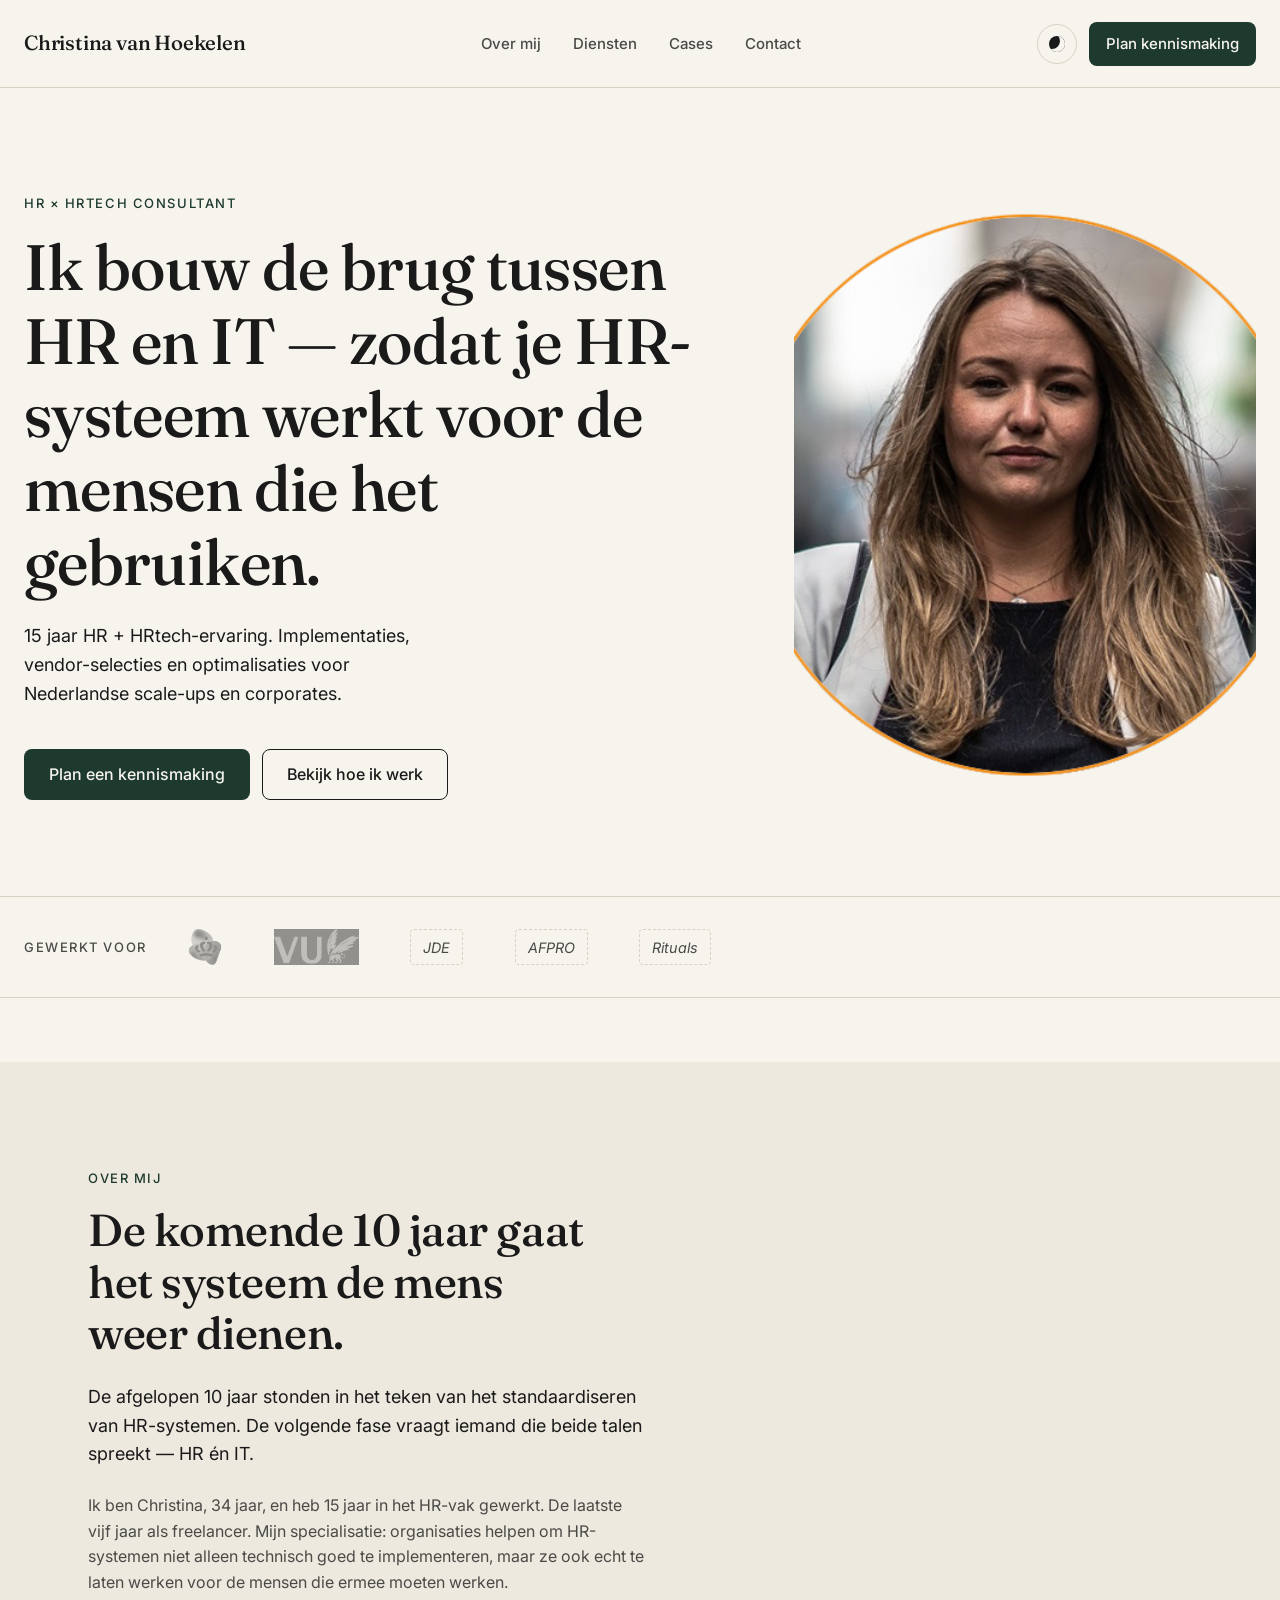
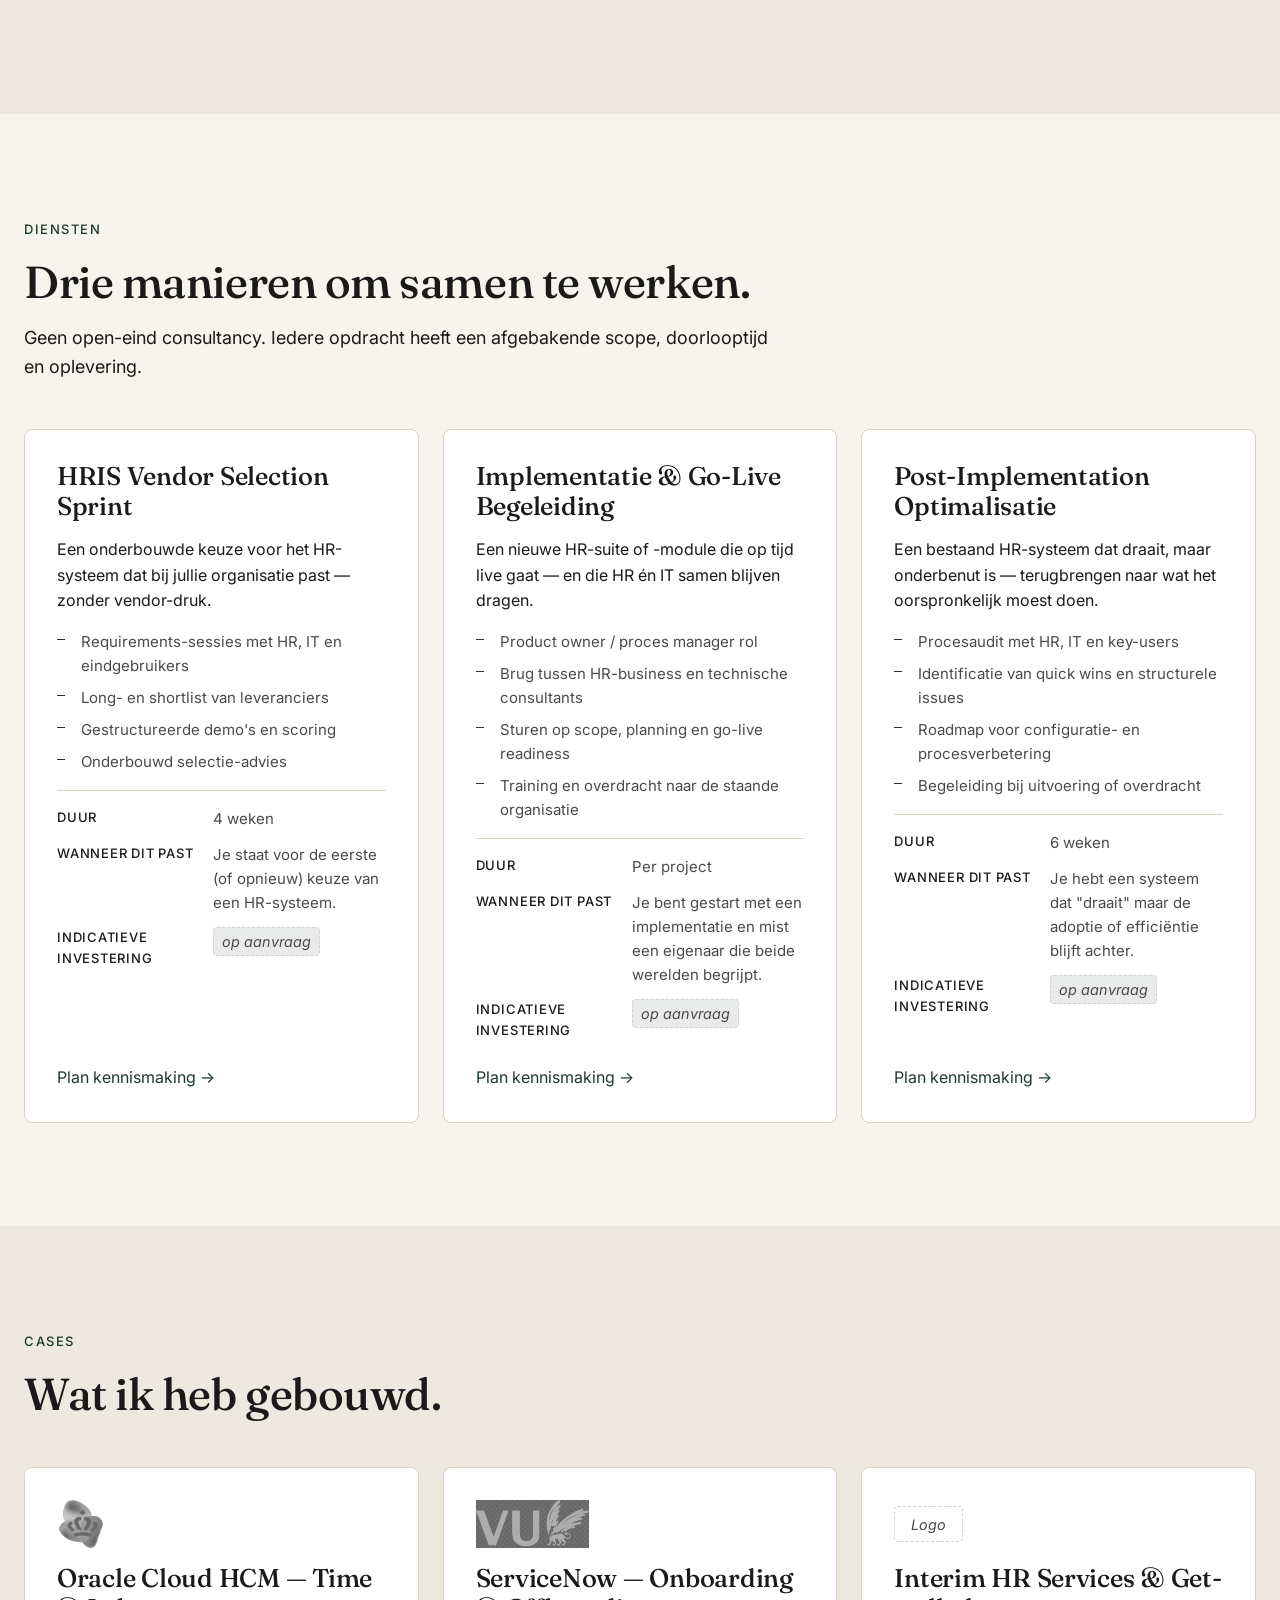
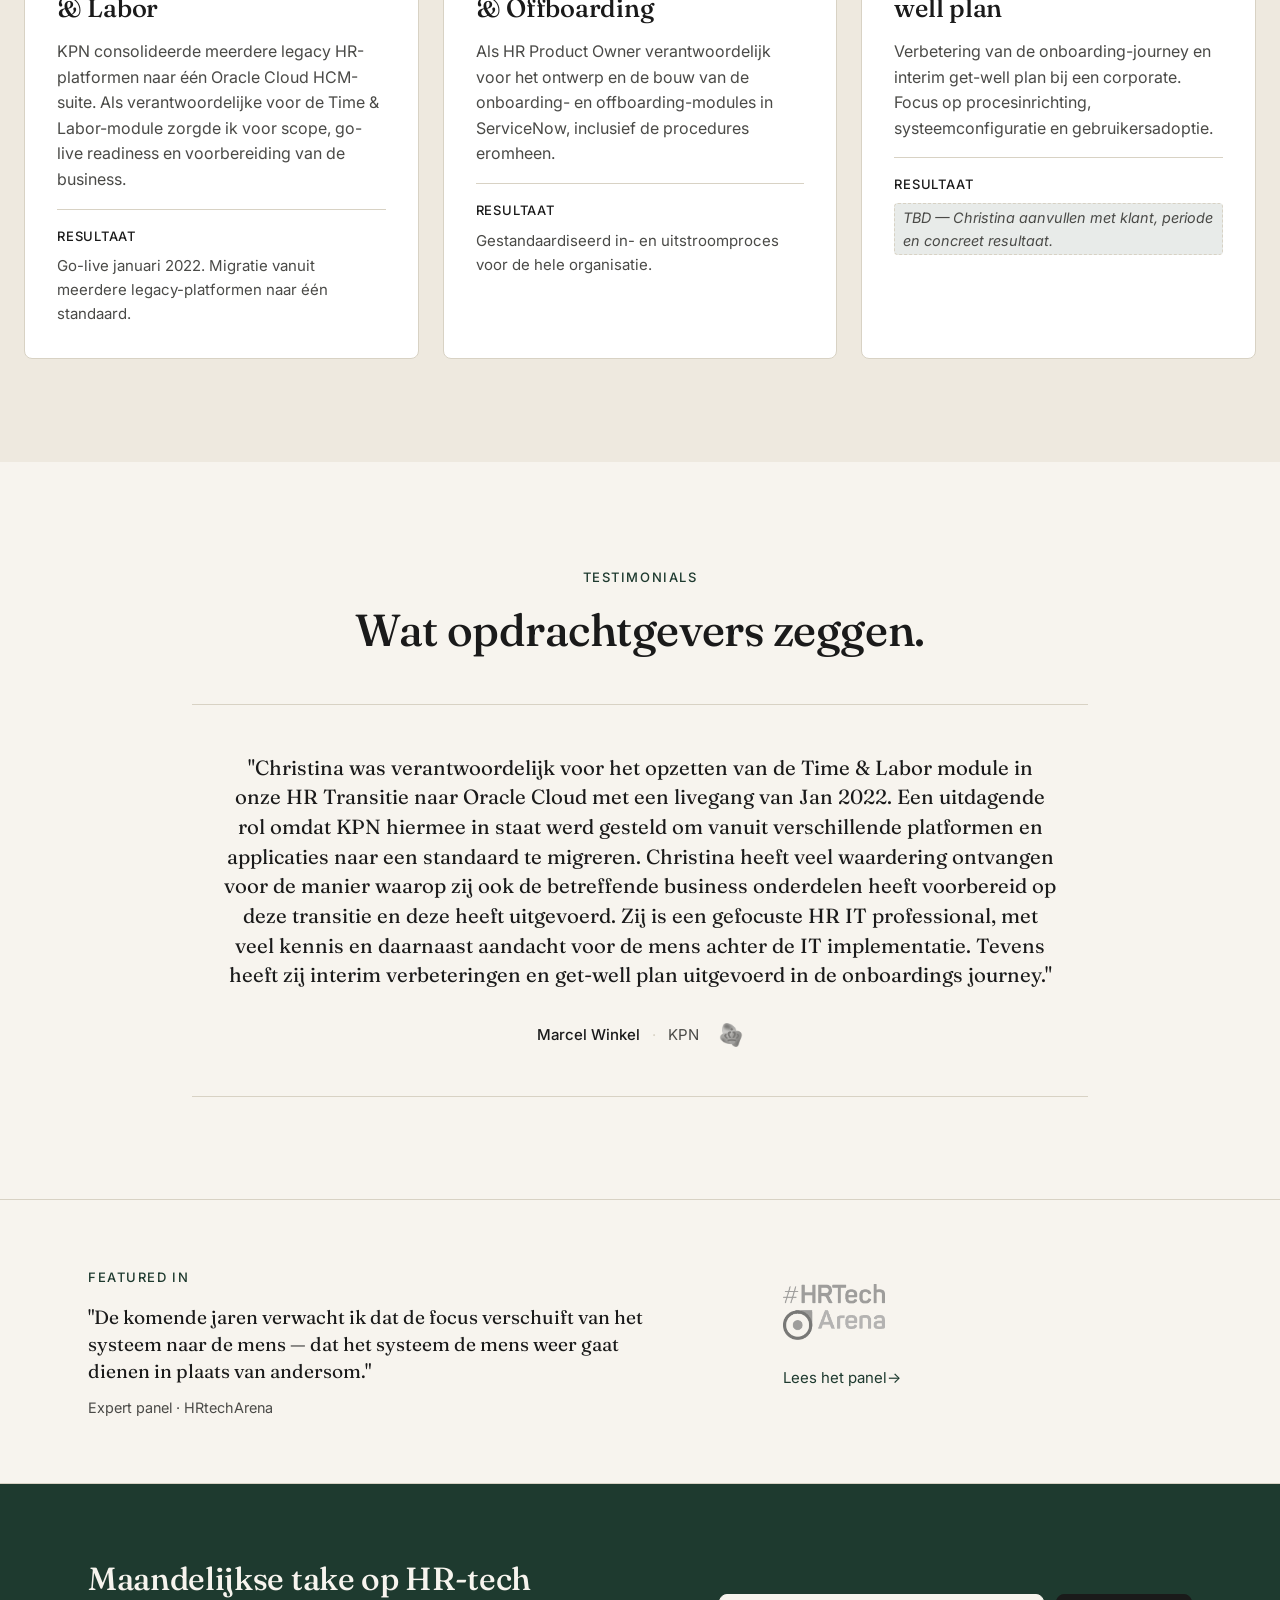
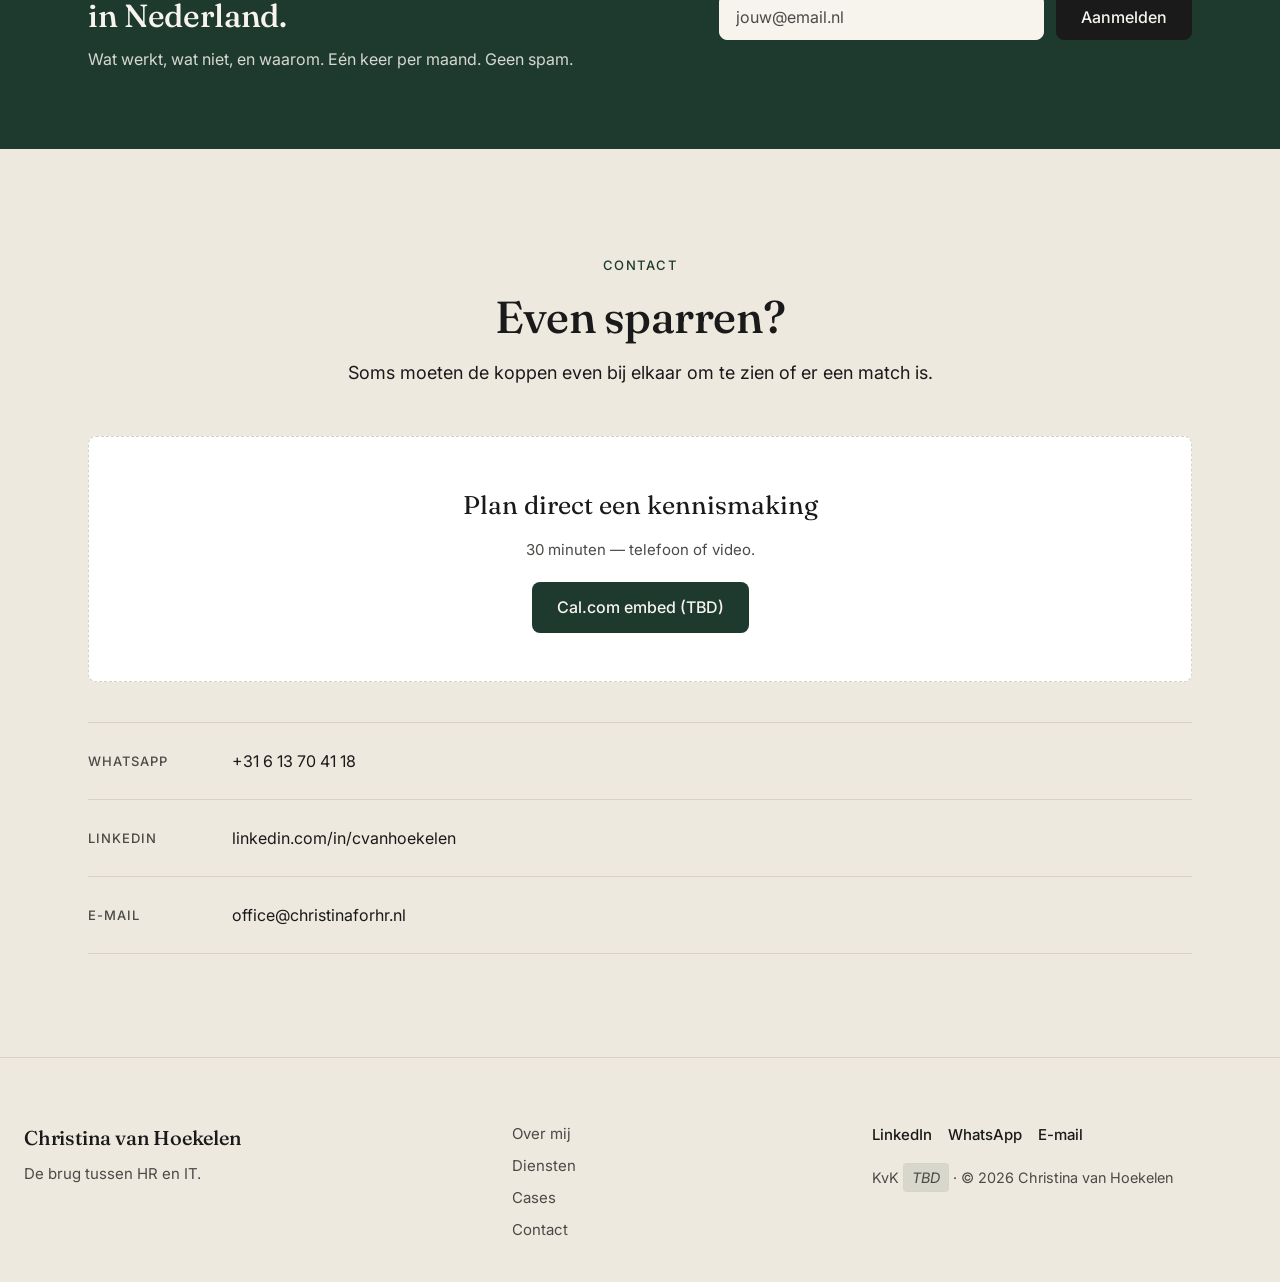
==== index.html @ 2ac75535 "Redesign site: editorial-minimal direction, design system, dark mode Replaces the generic Arial/oran" ====
<!DOCTYPE html>
<html lang="nl">
  <head>
    <meta charset="UTF-8">
    <meta name="viewport" content="width=device-width, initial-scale=1.0">
    <title>Christina van Hoekelen — HR × HRtech consultant</title>
    <meta name="description" content="Ik bouw de brug tussen HR en IT. Implementaties, vendor-selecties en optimalisaties voor Nederlandse scale-ups en corporates.">

    <link rel="preconnect" href="https://fonts.googleapis.com">
    <link rel="preconnect" href="https://fonts.gstatic.com" crossorigin>
    <link href="https://fonts.googleapis.com/css2?family=Fraunces:opsz,wght@9..144,400;9..144,500;9..144,600&family=Inter:wght@400;500;600&display=swap" rel="stylesheet">

    <link rel="stylesheet" href="CSS/general.css">
    <link rel="stylesheet" href="CSS/header.css">
    <link rel="stylesheet" href="CSS/hero.css">
    <link rel="stylesheet" href="CSS/overmij.css">
    <link rel="stylesheet" href="CSS/diensten.css">
    <link rel="stylesheet" href="CSS/case-studies.css">
    <link rel="stylesheet" href="CSS/testimonials.css">
    <link rel="stylesheet" href="CSS/hr-tech-review.css">
    <link rel="stylesheet" href="CSS/newsletter.css">
    <link rel="stylesheet" href="CSS/contact.css">
    <link rel="stylesheet" href="CSS/bottom-banner.css">
    <link rel="stylesheet" href="CSS/theme-toggle.css">

    <link rel="icon" href="Images/WhatsApp Image 2024-04-15 at 12.33.25.jpeg" type="image/jpeg">

    <script>
      (function () {
        try {
          var saved = localStorage.getItem('theme');
          if (saved === 'dark' || saved === 'light') {
            document.documentElement.setAttribute('data-theme', saved);
          }
        } catch (e) {}
      })();
    </script>
  </head>
  <body>

    <!-- header -->
    <header class="header" id="header">
      <div class="header-inner">
        <a class="wordmark" href="index.html">Christina van Hoekelen</a>

        <nav class="primary-nav" aria-label="Hoofdmenu">
          <a href="#over-mij">Over mij</a>
          <a href="#diensten">Diensten</a>
          <a href="#cases">Cases</a>
          <a href="#contact">Contact</a>
        </nav>

        <div class="header-actions">
          <button type="button" class="theme-toggle" aria-label="Wissel thema" aria-pressed="false">
            <span class="theme-toggle-icon" aria-hidden="true"></span>
          </button>
          <!-- TBD: vervang href door Cal.com / Calendly URL -->
          <a class="btn btn-primary header-cta" href="#contact">Plan kennismaking</a>
        </div>
      </div>
    </header>

    <script src="Javascript/scrolling.js"></script>
    <!-- end of header -->

    <main>

      <!-- hero -->
      <section id="hero" class="hero">
        <div class="container-wide hero-grid">
          <div class="hero-copy">
            <p class="eyebrow">HR × HRtech consultant</p>
            <h1>Ik bouw de brug tussen HR en IT — zodat je HR-systeem werkt voor de mensen die het gebruiken.</h1>
            <p class="lead">15 jaar HR + HRtech-ervaring. Implementaties, vendor-selecties en optimalisaties voor Nederlandse scale-ups en corporates.</p>
            <div class="hero-ctas">
              <!-- TBD: Cal.com / Calendly URL -->
              <a class="btn btn-primary" href="#contact">Plan een kennismaking</a>
              <a class="btn btn-secondary" href="#diensten">Bekijk hoe ik werk</a>
            </div>
          </div>
          <div class="hero-image">
            <!-- TBD: vervang door environmental shot (whiteboard / laptop / workshop) i.p.v. studio portret -->
            <img src="Images/Christina_van_Hoekelen_HRTech_Review.png" alt="Christina van Hoekelen" class="hero-portrait">
          </div>
        </div>

        <!-- Gewerkt voor -->
        <div class="container-wide logo-strip">
          <p class="logo-strip-label">Gewerkt voor</p>
          <ul class="logo-strip-list">
            <li><img src="Images/KPN_logo.png" alt="KPN"></li>
            <li><img src="Images/VU_logo.jpg" alt="Vrije Universiteit Amsterdam"></li>
            <!-- TBD: logos voor JDE, AFPRO, Rituals nog toevoegen -->
            <li class="logo-strip-placeholder">JDE</li>
            <li class="logo-strip-placeholder">AFPRO</li>
            <li class="logo-strip-placeholder">Rituals</li>
          </ul>
        </div>
      </section>
      <!-- end of hero -->

      <!-- Over mij -->
      <section id="over-mij" class="over-mij section section-alt">
        <div class="container over-mij-grid">
          <div class="over-mij-text">
            <p class="eyebrow">Over mij</p>
            <h2>De komende 10 jaar gaat het systeem de mens weer dienen.</h2>
            <p class="lead">De afgelopen 10 jaar stonden in het teken van het standaardiseren van HR-systemen. De volgende fase vraagt iemand die beide talen spreekt — HR én IT.</p>
            <p>Ik ben Christina, 34 jaar, en heb 15 jaar in het HR-vak gewerkt. De laatste vijf jaar als freelancer. Mijn specialisatie: organisaties helpen om HR-systemen niet alleen technisch goed te implementeren, maar ze ook echt te laten werken voor de mensen die ermee moeten werken.</p>
          </div>
        </div>
      </section>
      <!-- end of Over mij -->

      <!-- Diensten -->
      <section id="diensten" class="diensten section">
        <div class="container-wide">
          <header class="section-header">
            <p class="eyebrow">Diensten</p>
            <h2>Drie manieren om samen te werken.</h2>
            <p class="lead">Geen open-eind consultancy. Iedere opdracht heeft een afgebakende scope, doorlooptijd en oplevering.</p>
          </header>

          <div class="diensten-grid">

            <article class="dienst-card">
              <h3 class="dienst-name">HRIS Vendor Selection Sprint</h3>
              <p class="dienst-outcome">Een onderbouwde keuze voor het HR-systeem dat bij jullie organisatie past — zonder vendor-druk.</p>
              <ul class="dienst-scope">
                <li>Requirements-sessies met HR, IT en eindgebruikers</li>
                <li>Long- en shortlist van leveranciers</li>
                <li>Gestructureerde demo's en scoring</li>
                <li>Onderbouwd selectie-advies</li>
              </ul>
              <dl class="dienst-meta">
                <div>
                  <dt>Duur</dt>
                  <dd>4 weken</dd>
                </div>
                <div>
                  <dt>Wanneer dit past</dt>
                  <dd>Je staat voor de eerste (of opnieuw) keuze van een HR-systeem.</dd>
                </div>
                <div>
                  <dt>Indicatieve investering</dt>
                  <dd><!-- TBD: Christina to confirm price range --><span class="tbd">op aanvraag</span></dd>
                </div>
              </dl>
              <a class="btn-ghost" href="#contact">Plan kennismaking</a>
            </article>

            <article class="dienst-card">
              <h3 class="dienst-name">Implementatie &amp; Go-Live Begeleiding</h3>
              <p class="dienst-outcome">Een nieuwe HR-suite of -module die op tijd live gaat — en die HR én IT samen blijven dragen.</p>
              <ul class="dienst-scope">
                <li>Product owner / proces manager rol</li>
                <li>Brug tussen HR-business en technische consultants</li>
                <li>Sturen op scope, planning en go-live readiness</li>
                <li>Training en overdracht naar de staande organisatie</li>
              </ul>
              <dl class="dienst-meta">
                <div>
                  <dt>Duur</dt>
                  <dd>Per project</dd>
                </div>
                <div>
                  <dt>Wanneer dit past</dt>
                  <dd>Je bent gestart met een implementatie en mist een eigenaar die beide werelden begrijpt.</dd>
                </div>
                <div>
                  <dt>Indicatieve investering</dt>
                  <dd><!-- TBD: Christina to confirm price range --><span class="tbd">op aanvraag</span></dd>
                </div>
              </dl>
              <a class="btn-ghost" href="#contact">Plan kennismaking</a>
            </article>

            <article class="dienst-card">
              <h3 class="dienst-name">Post-Implementation Optimalisatie</h3>
              <p class="dienst-outcome">Een bestaand HR-systeem dat draait, maar onderbenut is — terugbrengen naar wat het oorspronkelijk moest doen.</p>
              <ul class="dienst-scope">
                <li>Procesaudit met HR, IT en key-users</li>
                <li>Identificatie van quick wins en structurele issues</li>
                <li>Roadmap voor configuratie- en procesverbetering</li>
                <li>Begeleiding bij uitvoering of overdracht</li>
              </ul>
              <dl class="dienst-meta">
                <div>
                  <dt>Duur</dt>
                  <dd>6 weken</dd>
                </div>
                <div>
                  <dt>Wanneer dit past</dt>
                  <dd>Je hebt een systeem dat &quot;draait&quot; maar de adoptie of efficiëntie blijft achter.</dd>
                </div>
                <div>
                  <dt>Indicatieve investering</dt>
                  <dd><!-- TBD: Christina to confirm price range --><span class="tbd">op aanvraag</span></dd>
                </div>
              </dl>
              <a class="btn-ghost" href="#contact">Plan kennismaking</a>
            </article>

          </div>
        </div>
      </section>
      <!-- end of Diensten -->

      <!-- Cases -->
      <section id="cases" class="cases section section-alt">
        <div class="container-wide">
          <header class="section-header">
            <p class="eyebrow">Cases</p>
            <h2>Wat ik heb gebouwd.</h2>
          </header>

          <div class="cases-grid">

            <article class="case-card">
              <div class="case-logo">
                <img src="Images/KPN_logo.png" alt="KPN">
              </div>
              <h3 class="case-title">Oracle Cloud HCM — Time &amp; Labor</h3>
              <p class="case-context">KPN consolideerde meerdere legacy HR-platformen naar één Oracle Cloud HCM-suite. Als verantwoordelijke voor de Time &amp; Labor-module zorgde ik voor scope, go-live readiness en voorbereiding van de business.</p>
              <dl class="case-outcome">
                <dt>Resultaat</dt>
                <!-- TBD: Christina to verify numbers (aantal platformen, aantal medewerkers, etc.) -->
                <dd>Go-live januari 2022. Migratie vanuit meerdere legacy-platformen naar één standaard.</dd>
              </dl>
            </article>

            <article class="case-card">
              <div class="case-logo">
                <img src="Images/VU_logo.jpg" alt="Vrije Universiteit Amsterdam">
              </div>
              <h3 class="case-title">ServiceNow — Onboarding &amp; Offboarding</h3>
              <p class="case-context">Als HR Product Owner verantwoordelijk voor het ontwerp en de bouw van de onboarding- en offboarding-modules in ServiceNow, inclusief de procedures eromheen.</p>
              <dl class="case-outcome">
                <dt>Resultaat</dt>
                <!-- TBD: Christina to verify numbers (aantal nieuwe medewerkers per jaar, reductie doorlooptijd, etc.) -->
                <dd>Gestandaardiseerd in- en uitstroomproces voor de hele organisatie.</dd>
              </dl>
            </article>

            <article class="case-card">
              <!-- TBD: derde case — keuze uit JDE / AFPRO / Rituals + logo + context + outcome -->
              <div class="case-logo case-logo-placeholder">
                <span>Logo</span>
              </div>
              <h3 class="case-title">Interim HR Services &amp; Get-well plan</h3>
              <p class="case-context">Verbetering van de onboarding-journey en interim get-well plan bij een corporate. Focus op procesinrichting, systeemconfiguratie en gebruikersadoptie.</p>
              <dl class="case-outcome">
                <dt>Resultaat</dt>
                <!-- TBD: client naam, jaar, en outcome cijfer -->
                <dd><span class="tbd">TBD — Christina aanvullen met klant, periode en concreet resultaat.</span></dd>
              </dl>
            </article>

          </div>
        </div>
      </section>
      <!-- end of Cases -->

      <!-- testimonials carousel -->
      <section id="testimonials" class="testimonials section">
        <div class="container">
          <header class="section-header section-header-center">
            <p class="eyebrow">Testimonials</p>
            <h2>Wat opdrachtgevers zeggen.</h2>
          </header>

          <div class="carousel-container">
            <div class="carousel-text">
              <div class="active">
                <blockquote>
                  <p>"Christina was verantwoordelijk voor het opzetten van de Time &amp; Labor module in onze HR Transitie naar Oracle Cloud met een livegang van Jan 2022. Een uitdagende rol omdat KPN hiermee in staat werd gesteld om vanuit verschillende platformen en applicaties naar een standaard te migreren. Christina heeft veel waardering ontvangen voor de manier waarop zij ook de betreffende business onderdelen heeft voorbereid op deze transitie en deze heeft uitgevoerd. Zij is een gefocuste HR IT professional, met veel kennis en daarnaast aandacht voor de mens achter de IT implementatie. Tevens heeft zij interim verbeteringen en get-well plan uitgevoerd in de onboardings journey."</p>
                </blockquote>
                <footer class="testimonial-attribution">
                  <span class="testimonial-name">Marcel Winkel</span>
                  <span class="testimonial-sep">·</span>
                  <span class="testimonial-role">KPN</span>
                  <img src="Images/KPN_logo.png" alt="KPN" class="testimonial-logo">
                </footer>
              </div>
              <div>
                <blockquote>
                  <!-- TBD: Christina to replace placeholder met de echte Yvette Minderhoud quote -->
                  <p>"Christina heeft me meerdere keren snel uit complexe situaties geholpen. Ze weet projecten parallel te lopen zonder de regie te verliezen."</p>
                </blockquote>
                <footer class="testimonial-attribution">
                  <span class="testimonial-name">Yvette Minderhoud</span>
                  <span class="testimonial-sep">·</span>
                  <span class="testimonial-role">Vrije Universiteit Amsterdam</span>
                  <img src="Images/VU_logo.jpg" alt="Vrije Universiteit Amsterdam" class="testimonial-logo">
                </footer>
              </div>
              <div>
                <blockquote>
                  <p>"Christina reported into me as an HR Product Owner for ServiceNow. She worked efficiently and diligently on building onboarding and offboarding modules, and quickly displayed strengths in creating procedures and working with systems and technology. Christina is extremely eager to learn and grow, and thrives on project-based work. She is very friendly, service-minded and tech-savvy who will always seek to do the best that she can in any situation."</p>
                </blockquote>
                <footer class="testimonial-attribution">
                  <span class="testimonial-name">Kim Nijland</span>
                  <span class="testimonial-sep">·</span>
                  <span class="testimonial-role">Vrije Universiteit Amsterdam</span>
                  <img src="Images/VU_logo.jpg" alt="Vrije Universiteit Amsterdam" class="testimonial-logo">
                </footer>
              </div>
            </div>
          </div>
        </div>
      </section>

      <script src="Javascript/carousel.js"></script>
      <!-- end of testimonials carousel -->

      <!-- HR Tech Review strip -->
      <section id="hr-tech-review" class="hr-tech-review section">
        <div class="container hr-tech-flexbox">
          <div class="hr-tech-review-text">
            <p class="eyebrow">Featured in</p>
            <p class="hr-tech-pull">"De komende jaren verwacht ik dat de focus verschuift van het systeem naar de mens — dat het systeem de mens weer gaat dienen in plaats van andersom."</p>
            <p class="hr-tech-meta">Expert panel · HRtechArena</p>
          </div>
          <div class="hrtech-emblems">
            <a href="https://hrtecharena.nl/arena/christina-van-hoekelen/" target="_blank" rel="noopener">
              <img src="Images/Hrtechlogo.webp" alt="HRtechArena" class="hrtech-emblem">
            </a>
            <a href="https://hrtecharena.nl/arena/christina-van-hoekelen/" target="_blank" rel="noopener" class="hrtech-link">
              Lees het panel
            </a>
          </div>
        </div>
      </section>
      <!-- end of HR Tech Review strip -->

      <!-- Newsletter -->
      <section id="newsletter" class="newsletter">
        <div class="container newsletter-inner">
          <div class="newsletter-copy">
            <h2 class="newsletter-title">Maandelijkse take op HR-tech in Nederland.</h2>
            <p class="newsletter-sub">Wat werkt, wat niet, en waarom. Eén keer per maand. Geen spam.</p>
          </div>
          <!-- TBD: koppel form action aan ESP (Mailchimp / Buttondown / Beehiiv) -->
          <form class="newsletter-form" action="" method="post" novalidate>
            <label for="newsletter-email" class="visually-hidden">E-mailadres</label>
            <input type="email" id="newsletter-email" name="email" placeholder="jouw@email.nl" required>
            <button type="submit" class="btn btn-primary">Aanmelden</button>
          </form>
        </div>
      </section>
      <!-- end of Newsletter -->

      <!-- Contact -->
      <section id="contact" class="contact section section-alt">
        <div class="container">
          <header class="section-header section-header-center">
            <p class="eyebrow">Contact</p>
            <h2>Even sparren?</h2>
            <p class="lead">Soms moeten de koppen even bij elkaar om te zien of er een match is.</p>
          </header>

          <div class="contact-primary">
            <!-- TBD: vervang door werkelijke Cal.com embed iframe of inline widget -->
            <div class="cal-embed-placeholder">
              <p class="cal-embed-title">Plan direct een kennismaking</p>
              <p class="cal-embed-sub">30 minuten — telefoon of video.</p>
              <a class="btn btn-primary" href="#" aria-disabled="true">
                Cal.com embed (TBD)
              </a>
            </div>
          </div>

          <ul class="contact-methods">
            <li>
              <span class="contact-label">WhatsApp</span>
              <a href="https://wa.me/31613704118" target="_blank" rel="noopener">+31 6 13 70 41 18</a>
            </li>
            <li>
              <span class="contact-label">LinkedIn</span>
              <a href="https://www.linkedin.com/in/cvanhoekelen" target="_blank" rel="noopener">linkedin.com/in/cvanhoekelen</a>
            </li>
            <li>
              <span class="contact-label">E-mail</span>
              <a href="mailto:office@christinaforhr.nl">office@christinaforhr.nl</a>
            </li>
          </ul>
        </div>
      </section>
      <!-- end of Contact -->

    </main>

    <!-- footer -->
    <footer class="bottom-banner">
      <div class="container-wide footer-grid">
        <div class="footer-brand">
          <p class="footer-wordmark">Christina van Hoekelen</p>
          <p class="footer-tagline">De brug tussen HR en IT.</p>
        </div>
        <nav class="footer-nav" aria-label="Footer">
          <a href="#over-mij">Over mij</a>
          <a href="#diensten">Diensten</a>
          <a href="#cases">Cases</a>
          <a href="#contact">Contact</a>
        </nav>
        <div class="footer-meta">
          <ul class="footer-social">
            <li><a href="https://www.linkedin.com/in/cvanhoekelen" target="_blank" rel="noopener">LinkedIn</a></li>
            <li><a href="https://wa.me/31613704118" target="_blank" rel="noopener">WhatsApp</a></li>
            <li><a href="mailto:office@christinaforhr.nl">E-mail</a></li>
          </ul>
          <!-- TBD: KvK nummer invullen -->
          <p class="footer-kvk">KvK <span class="tbd">TBD</span> · © <span id="footer-year">2026</span> Christina van Hoekelen</p>
        </div>
      </div>
    </footer>
    <!-- end of footer -->

    <script>
      document.getElementById('footer-year').textContent = new Date().getFullYear();
    </script>
    <script src="Javascript/theme-toggle.js"></script>

  </body>
</html>
---- CSS/general.css ----
:root {
  --bg: #F7F4EE;
  --bg-alt: #EEE9DF;
  --surface: #FFFFFF;
  --ink: #1A1A1A;
  --ink-muted: #4A4A47;
  --accent: #1E3A2F;
  --accent-soft: rgba(30, 58, 47, 0.10);
  --accent-contrast: #F7F4EE;
  --rule: #D8D2C4;

  --font-display: "Fraunces", Georgia, "Times New Roman", serif;
  --font-body: "Inter", system-ui, -apple-system, "Segoe UI", Roboto, sans-serif;

  --fs-h1: clamp(2.5rem, 5vw, 4.5rem);
  --fs-h2: clamp(2rem, 3.5vw, 3rem);
  --fs-h3: clamp(1.375rem, 2vw, 1.75rem);
  --fs-h4: clamp(1.125rem, 1.4vw, 1.25rem);
  --fs-body: clamp(1rem, 1.1vw, 1.125rem);
  --fs-small: 0.9rem;
  --fs-eyebrow: 0.8125rem;

  --lh-display: 1.15;
  --lh-body: 1.6;

  --space-1: 0.25rem;
  --space-2: 0.5rem;
  --space-3: 0.75rem;
  --space-4: 1rem;
  --space-5: 1.5rem;
  --space-6: 2rem;
  --space-7: 2.5rem;
  --space-8: 3rem;
  --space-9: 4rem;
  --space-10: 5rem;
  --space-11: 6rem;
  --space-12: 8rem;

  --container-text: 72rem;
  --container-wide: 80rem;

  --radius-sm: 4px;
  --radius-md: 8px;
  --radius-lg: 16px;

  --header-h: 88px;

  --transition: 200ms ease;
}

@media (prefers-color-scheme: dark) {
  :root:not([data-theme="light"]) {
    --bg: #14110D;
    --bg-alt: #1C1813;
    --surface: #201C16;
    --ink: #F0EBE0;
    --ink-muted: #B9B3A4;
    --accent: #7FB39A;
    --accent-soft: rgba(127, 179, 154, 0.14);
    --accent-contrast: #14110D;
    --rule: #36302A;
  }
}

[data-theme="dark"] {
  --bg: #14110D;
  --bg-alt: #1C1813;
  --surface: #201C16;
  --ink: #F0EBE0;
  --ink-muted: #B9B3A4;
  --accent: #7FB39A;
  --accent-soft: rgba(127, 179, 154, 0.14);
  --accent-contrast: #14110D;
  --rule: #36302A;
}

*,
*::before,
*::after {
  box-sizing: border-box;
}

html {
  scroll-behavior: smooth;
  scroll-padding-top: var(--header-h);
}

body {
  margin: 0;
  padding-top: var(--header-h);
  background-color: var(--bg);
  color: var(--ink);
  font-family: var(--font-body);
  font-size: var(--fs-body);
  line-height: var(--lh-body);
  font-weight: 400;
  overflow-x: hidden;
  -webkit-font-smoothing: antialiased;
  -moz-osx-font-smoothing: grayscale;
  transition: background-color var(--transition), color var(--transition);
}

main {
  display: block;
}

h1, h2, h3, h4 {
  font-family: var(--font-display);
  color: var(--ink);
  line-height: var(--lh-display);
  font-weight: 500;
  margin: 0 0 var(--space-5) 0;
  letter-spacing: -0.01em;
}

h1 { font-size: var(--fs-h1); }
h2 { font-size: var(--fs-h2); }
h3 { font-size: var(--fs-h3); }
h4 { font-size: var(--fs-h4); }

p {
  margin: 0 0 var(--space-4) 0;
  color: var(--ink-muted);
}

p.lead {
  font-size: clamp(1.125rem, 1.4vw, 1.375rem);
  color: var(--ink);
}

a {
  color: var(--accent);
  text-decoration: none;
  transition: color var(--transition);
}

a:hover {
  color: var(--ink);
}

img {
  max-width: 100%;
  height: auto;
  display: block;
}

hr {
  border: 0;
  border-top: 1px solid var(--rule);
  margin: var(--space-8) 0;
}

.container {
  max-width: var(--container-text);
  margin-inline: auto;
  padding-inline: var(--space-5);
}

.container-wide {
  max-width: var(--container-wide);
  margin-inline: auto;
  padding-inline: var(--space-5);
}

.section {
  padding-block: clamp(var(--space-9), 8vw, var(--space-12));
}

.section-alt {
  background-color: var(--bg-alt);
}

.eyebrow {
  display: inline-block;
  font-family: var(--font-body);
  font-size: var(--fs-eyebrow);
  letter-spacing: 0.12em;
  text-transform: uppercase;
  color: var(--accent);
  margin-bottom: var(--space-4);
  font-weight: 500;
}

.btn {
  display: inline-flex;
  align-items: center;
  justify-content: center;
  gap: var(--space-2);
  min-height: 44px;
  padding: var(--space-3) var(--space-5);
  border-radius: var(--radius-md);
  font-family: var(--font-body);
  font-size: 1rem;
  font-weight: 500;
  text-decoration: none;
  cursor: pointer;
  border: 1px solid transparent;
  transition: background-color var(--transition), color var(--transition), border-color var(--transition), transform var(--transition);
}

.btn-primary {
  background-color: var(--accent);
  color: var(--accent-contrast);
}

.btn-primary:hover {
  background-color: var(--ink);
  color: var(--bg);
}

.btn-secondary {
  background-color: transparent;
  color: var(--ink);
  border-color: var(--ink);
}

.btn-secondary:hover {
  background-color: var(--ink);
  color: var(--bg);
}

.btn-ghost {
  background-color: transparent;
  color: var(--accent);
  padding-inline: 0;
  min-height: auto;
}

.btn-ghost:hover {
  color: var(--ink);
}

.btn-ghost::after {
  content: " →";
  transition: transform var(--transition);
}

.btn-ghost:hover::after {
  transform: translateX(2px);
}

.section-header {
  max-width: 48rem;
  margin-bottom: var(--space-8);
}

.section-header-center {
  text-align: center;
  margin-inline: auto;
}

.section-header h2 {
  margin-bottom: var(--space-4);
}

.section-header .lead {
  margin-bottom: 0;
}

.tbd {
  display: inline-block;
  padding: 2px 8px;
  border: 1px dashed var(--rule);
  border-radius: var(--radius-sm);
  font-size: var(--fs-small);
  color: var(--ink-muted);
  background-color: var(--accent-soft);
  font-style: italic;
}

.visually-hidden {
  position: absolute;
  width: 1px;
  height: 1px;
  padding: 0;
  margin: -1px;
  overflow: hidden;
  clip: rect(0, 0, 0, 0);
  white-space: nowrap;
  border: 0;
}

@media (max-width: 768px) {
  .section {
    padding-block: var(--space-9);
  }
}
---- CSS/header.css ----
.header {
  position: fixed;
  top: 0;
  left: 0;
  right: 0;
  height: var(--header-h);
  background-color: var(--bg);
  border-bottom: 1px solid var(--rule);
  z-index: 1000;
  transition: top 0.4s ease, background-color var(--transition), border-color var(--transition);
}

.header-inner {
  max-width: var(--container-wide);
  height: 100%;
  margin-inline: auto;
  padding-inline: var(--space-5);
  display: flex;
  align-items: center;
  justify-content: space-between;
  gap: var(--space-6);
}

.wordmark {
  font-family: var(--font-display);
  font-size: clamp(1.25rem, 1.6vw, 1.5rem);
  font-weight: 500;
  letter-spacing: -0.01em;
  color: var(--ink);
  text-decoration: none;
  white-space: nowrap;
}

.wordmark:hover {
  color: var(--accent);
}

.primary-nav {
  display: flex;
  align-items: center;
  gap: var(--space-6);
}

.primary-nav a {
  color: var(--ink-muted);
  font-size: 0.9375rem;
  font-weight: 500;
  text-decoration: none;
  padding: var(--space-2) 0;
  position: relative;
}

.primary-nav a:hover {
  color: var(--ink);
}

.primary-nav a::after {
  content: "";
  position: absolute;
  left: 0;
  right: 0;
  bottom: 0;
  height: 1px;
  background-color: var(--accent);
  transform: scaleX(0);
  transform-origin: left;
  transition: transform var(--transition);
}

.primary-nav a:hover::after {
  transform: scaleX(1);
}

.header-actions {
  display: flex;
  align-items: center;
  gap: var(--space-3);
}

.header-cta {
  font-size: 0.9375rem;
  padding: var(--space-2) var(--space-4);
  min-height: 44px;
}

@media (max-width: 760px) {
  .primary-nav {
    display: none;
  }
}

@media (max-width: 540px) {
  .header-inner {
    padding-inline: var(--space-4);
    gap: var(--space-3);
  }

  .header-cta {
    padding: var(--space-2) var(--space-3);
  }
}
---- CSS/hero.css ----
.hero {
  padding-block: clamp(var(--space-9), 8vw, var(--space-12)) var(--space-9);
}

.hero-grid {
  display: grid;
  grid-template-columns: 1.5fr 1fr;
  gap: clamp(var(--space-6), 6vw, var(--space-10));
  align-items: center;
}

.hero-copy h1 {
  margin-bottom: var(--space-5);
  max-width: 18ch;
}

.hero-copy .lead {
  max-width: 36ch;
  margin-bottom: var(--space-7);
}

.hero-ctas {
  display: flex;
  flex-wrap: wrap;
  gap: var(--space-3);
}

.hero-image {
  position: relative;
}

.hero-portrait {
  width: 100%;
  height: auto;
  aspect-ratio: 4 / 5;
  object-fit: cover;
  border-radius: var(--radius-lg);
  filter: saturate(0.92);
}

.logo-strip {
  margin-top: clamp(var(--space-9), 8vw, var(--space-11));
  padding-block: var(--space-6);
  border-block: 1px solid var(--rule);
  display: grid;
  grid-template-columns: auto 1fr;
  gap: var(--space-7);
  align-items: center;
}

.logo-strip-label {
  margin: 0;
  font-size: var(--fs-eyebrow);
  letter-spacing: 0.12em;
  text-transform: uppercase;
  color: var(--ink-muted);
  font-weight: 500;
}

.logo-strip-list {
  list-style: none;
  margin: 0;
  padding: 0;
  display: flex;
  flex-wrap: wrap;
  align-items: center;
  gap: clamp(var(--space-5), 4vw, var(--space-9));
}

.logo-strip-list img {
  height: 36px;
  width: auto;
  max-width: 140px;
  object-fit: contain;
  filter: grayscale(1) opacity(0.55);
  transition: filter var(--transition);
}

.logo-strip-list img:hover {
  filter: grayscale(0) opacity(1);
}

[data-theme="dark"] .logo-strip-list img,
:root:not([data-theme="light"]) .logo-strip-list img {
  filter: grayscale(1) opacity(0.5) invert(0.85);
}

@media (prefers-color-scheme: dark) {
  :root:not([data-theme="light"]) .logo-strip-list img {
    filter: grayscale(1) opacity(0.5) invert(0.85);
  }
}

.logo-strip-placeholder {
  display: inline-flex;
  align-items: center;
  justify-content: center;
  height: 36px;
  padding-inline: var(--space-3);
  border: 1px dashed var(--rule);
  border-radius: var(--radius-sm);
  font-size: var(--fs-small);
  color: var(--ink-muted);
  font-style: italic;
}

@media (max-width: 860px) {
  .hero-grid {
    grid-template-columns: 1fr;
  }

  .hero-copy h1 {
    max-width: none;
  }

  .hero-image {
    max-width: 420px;
    margin-inline: auto;
  }

  .logo-strip {
    grid-template-columns: 1fr;
    gap: var(--space-4);
  }
}

@media (max-width: 480px) {
  .hero-ctas .btn {
    width: 100%;
  }
}
---- CSS/overmij.css ----
.over-mij {
  padding-block: clamp(var(--space-9), 8vw, var(--space-12));
}

.over-mij-grid {
  display: grid;
  grid-template-columns: 1fr;
  gap: var(--space-6);
}

.over-mij-text {
  max-width: 56ch;
}

.over-mij-text h2 {
  max-width: 18ch;
}

.over-mij-text .lead {
  margin-bottom: var(--space-5);
}
---- CSS/diensten.css ----
.diensten-grid {
  display: grid;
  grid-template-columns: repeat(3, 1fr);
  gap: var(--space-5);
}

.dienst-card {
  display: flex;
  flex-direction: column;
  gap: var(--space-4);
  padding: var(--space-6);
  background-color: var(--surface);
  border: 1px solid var(--rule);
  border-radius: var(--radius-md);
  transition: border-color var(--transition), transform var(--transition);
}

.dienst-card:hover {
  border-color: var(--accent);
  transform: translateY(-2px);
}

.dienst-name {
  font-size: var(--fs-h3);
  margin: 0;
}

.dienst-outcome {
  color: var(--ink);
  margin: 0;
}

.dienst-scope {
  list-style: none;
  margin: 0;
  padding: 0;
  display: flex;
  flex-direction: column;
  gap: var(--space-2);
}

.dienst-scope li {
  position: relative;
  padding-left: var(--space-5);
  color: var(--ink-muted);
  font-size: 0.9375rem;
}

.dienst-scope li::before {
  content: "";
  position: absolute;
  left: 0;
  top: 0.6em;
  width: 8px;
  height: 1px;
  background-color: var(--accent);
}

.dienst-meta {
  margin: 0;
  padding-top: var(--space-4);
  border-top: 1px solid var(--rule);
  display: flex;
  flex-direction: column;
  gap: var(--space-3);
}

.dienst-meta > div {
  display: grid;
  grid-template-columns: 9rem 1fr;
  gap: var(--space-3);
  font-size: 0.9375rem;
}

.dienst-meta dt {
  font-weight: 500;
  color: var(--ink);
  font-size: var(--fs-eyebrow);
  letter-spacing: 0.06em;
  text-transform: uppercase;
}

.dienst-meta dd {
  margin: 0;
  color: var(--ink-muted);
}

.dienst-card .btn-ghost {
  margin-top: auto;
  align-self: flex-start;
  padding-top: var(--space-2);
}

@media (max-width: 1024px) {
  .diensten-grid {
    grid-template-columns: 1fr;
    max-width: 36rem;
    margin-inline: auto;
  }
}

@media (max-width: 540px) {
  .dienst-card {
    padding: var(--space-5);
  }

  .dienst-meta > div {
    grid-template-columns: 1fr;
    gap: var(--space-1);
  }
}
---- CSS/case-studies.css ----
.cases-grid {
  display: grid;
  grid-template-columns: repeat(3, 1fr);
  gap: var(--space-5);
}

.case-card {
  display: flex;
  flex-direction: column;
  gap: var(--space-4);
  padding: var(--space-6);
  background-color: var(--surface);
  border: 1px solid var(--rule);
  border-radius: var(--radius-md);
  transition: border-color var(--transition);
}

.case-card:hover {
  border-color: var(--accent);
}

.case-logo {
  height: 48px;
  display: flex;
  align-items: center;
}

.case-logo img {
  max-height: 100%;
  max-width: 140px;
  width: auto;
  object-fit: contain;
  filter: grayscale(1) opacity(0.7);
}

[data-theme="dark"] .case-logo img,
:root:not([data-theme="light"]) .case-logo img {
  filter: grayscale(1) opacity(0.7) invert(0.85);
}

@media (prefers-color-scheme: dark) {
  :root:not([data-theme="light"]) .case-logo img {
    filter: grayscale(1) opacity(0.7) invert(0.85);
  }
}

.case-logo-placeholder {
  align-items: center;
  justify-content: flex-start;
}

.case-logo-placeholder span {
  display: inline-flex;
  align-items: center;
  justify-content: center;
  height: 36px;
  padding-inline: var(--space-4);
  border: 1px dashed var(--rule);
  border-radius: var(--radius-sm);
  font-size: var(--fs-small);
  color: var(--ink-muted);
  font-style: italic;
}

.case-title {
  font-size: var(--fs-h3);
  margin: 0;
}

.case-context {
  margin: 0;
  color: var(--ink-muted);
}

.case-outcome {
  margin: 0;
  padding-top: var(--space-4);
  border-top: 1px solid var(--rule);
}

.case-outcome dt {
  font-size: var(--fs-eyebrow);
  letter-spacing: 0.06em;
  text-transform: uppercase;
  color: var(--ink);
  font-weight: 500;
  margin-bottom: var(--space-2);
}

.case-outcome dd {
  margin: 0;
  color: var(--ink-muted);
  font-size: 0.9375rem;
}

@media (max-width: 1024px) {
  .cases-grid {
    grid-template-columns: 1fr;
    max-width: 36rem;
    margin-inline: auto;
  }
}

@media (max-width: 540px) {
  .case-card {
    padding: var(--space-5);
  }
}
---- CSS/testimonials.css ----
.testimonials {
  background-color: var(--bg);
}

.carousel-container {
  position: relative;
  max-width: 56rem;
  margin-inline: auto;
  padding: var(--space-8) var(--space-6);
  border-top: 1px solid var(--rule);
  border-bottom: 1px solid var(--rule);
  min-height: 360px;
  display: flex;
  align-items: center;
  justify-content: center;
}

.carousel-text {
  width: 100%;
  position: relative;
}

.carousel-text > div {
  opacity: 0;
  position: absolute;
  top: 0;
  left: 0;
  right: 0;
  transition: opacity 600ms ease-in-out;
  text-align: center;
}

.carousel-text > div.active {
  opacity: 1;
  position: relative;
}

.carousel-text blockquote {
  margin: 0 0 var(--space-6) 0;
}

.carousel-text blockquote p {
  font-family: var(--font-display);
  font-size: clamp(1.125rem, 1.6vw, 1.5rem);
  line-height: 1.45;
  color: var(--ink);
  margin: 0;
  font-weight: 400;
}

.testimonial-attribution {
  display: inline-flex;
  align-items: center;
  flex-wrap: wrap;
  justify-content: center;
  gap: var(--space-3);
  font-size: 0.9375rem;
  color: var(--ink-muted);
}

.testimonial-name {
  font-weight: 500;
  color: var(--ink);
}

.testimonial-sep {
  color: var(--rule);
}

.testimonial-role {
  color: var(--ink-muted);
}

.testimonial-logo {
  height: 24px;
  width: auto;
  max-width: 80px;
  object-fit: contain;
  filter: grayscale(1) opacity(0.6);
  margin-left: var(--space-2);
}

[data-theme="dark"] .testimonial-logo,
:root:not([data-theme="light"]) .testimonial-logo {
  filter: grayscale(1) opacity(0.6) invert(0.85);
}

@media (prefers-color-scheme: dark) {
  :root:not([data-theme="light"]) .testimonial-logo {
    filter: grayscale(1) opacity(0.6) invert(0.85);
  }
}

@media (max-width: 540px) {
  .carousel-container {
    padding: var(--space-6) var(--space-4);
    min-height: 460px;
  }
}
---- CSS/hr-tech-review.css ----
.hr-tech-review {
  background-color: var(--bg);
  border-block: 1px solid var(--rule);
  padding-block: clamp(var(--space-7), 5vw, var(--space-9));
}

.hr-tech-flexbox {
  display: grid;
  grid-template-columns: 1.6fr 1fr;
  gap: var(--space-7);
  align-items: center;
}

.hr-tech-review-text {
  max-width: 56ch;
}

.hr-tech-pull {
  font-family: var(--font-display);
  font-size: clamp(1.125rem, 1.5vw, 1.5rem);
  line-height: 1.4;
  color: var(--ink);
  margin: 0 0 var(--space-3) 0;
}

.hr-tech-meta {
  margin: 0;
  font-size: var(--fs-small);
  color: var(--ink-muted);
}

.hrtech-emblems {
  display: flex;
  flex-direction: column;
  align-items: flex-start;
  gap: var(--space-4);
}

.hrtech-emblem {
  height: 56px;
  width: auto;
  filter: grayscale(1) opacity(0.75);
  transition: filter var(--transition);
}

.hrtech-emblem:hover {
  filter: grayscale(0) opacity(1);
}

[data-theme="dark"] .hrtech-emblem,
:root:not([data-theme="light"]) .hrtech-emblem {
  filter: grayscale(1) opacity(0.7) invert(0.85);
}

@media (prefers-color-scheme: dark) {
  :root:not([data-theme="light"]) .hrtech-emblem {
    filter: grayscale(1) opacity(0.7) invert(0.85);
  }
}

.hrtech-link {
  display: inline-flex;
  align-items: center;
  font-family: var(--font-body);
  font-size: 0.9375rem;
  color: var(--accent);
  text-decoration: none;
  min-height: 44px;
}

.hrtech-link::after {
  content: " →";
  transition: transform var(--transition);
}

.hrtech-link:hover {
  color: var(--ink);
}

.hrtech-link:hover::after {
  transform: translateX(2px);
}

@media (max-width: 768px) {
  .hr-tech-flexbox {
    grid-template-columns: 1fr;
  }

  .hrtech-emblems {
    align-items: flex-start;
  }
}
---- CSS/newsletter.css ----
.newsletter {
  background-color: var(--accent);
  color: var(--accent-contrast);
  padding-block: clamp(var(--space-8), 6vw, var(--space-10));
}

.newsletter-inner {
  display: grid;
  grid-template-columns: 1.2fr 1fr;
  gap: clamp(var(--space-6), 5vw, var(--space-9));
  align-items: center;
}

.newsletter-copy {
  color: var(--accent-contrast);
}

.newsletter-title {
  color: var(--accent-contrast);
  font-size: clamp(1.5rem, 2.5vw, 2.25rem);
  margin: 0 0 var(--space-3) 0;
  max-width: 22ch;
}

.newsletter-sub {
  color: var(--accent-contrast);
  opacity: 0.85;
  margin: 0;
}

.newsletter-form {
  display: flex;
  gap: var(--space-3);
}

.newsletter-form input[type="email"] {
  flex: 1;
  min-width: 0;
  min-height: 44px;
  padding: var(--space-3) var(--space-4);
  background-color: var(--accent-contrast);
  color: var(--ink);
  border: 1px solid var(--accent-contrast);
  border-radius: var(--radius-md);
  font-family: var(--font-body);
  font-size: 1rem;
}

.newsletter-form input[type="email"]::placeholder {
  color: var(--ink-muted);
}

.newsletter-form input[type="email"]:focus {
  outline: 2px solid var(--accent-contrast);
  outline-offset: 2px;
}

.newsletter-form .btn-primary {
  background-color: var(--ink);
  color: var(--bg);
  border-color: var(--ink);
  flex-shrink: 0;
}

.newsletter-form .btn-primary:hover {
  background-color: var(--accent-contrast);
  color: var(--accent);
}

@media (max-width: 860px) {
  .newsletter-inner {
    grid-template-columns: 1fr;
  }
}

@media (max-width: 480px) {
  .newsletter-form {
    flex-direction: column;
  }

  .newsletter-form .btn-primary {
    width: 100%;
  }
}
---- CSS/contact.css ----
.contact-primary {
  margin-bottom: var(--space-7);
}

.cal-embed-placeholder {
  display: flex;
  flex-direction: column;
  align-items: center;
  gap: var(--space-3);
  padding: var(--space-8) var(--space-6);
  background-color: var(--surface);
  border: 1px dashed var(--rule);
  border-radius: var(--radius-md);
  text-align: center;
}

.cal-embed-title {
  margin: 0;
  font-family: var(--font-display);
  font-size: var(--fs-h3);
  color: var(--ink);
}

.cal-embed-sub {
  margin: 0;
  color: var(--ink-muted);
  font-size: 0.9375rem;
}

.cal-embed-placeholder .btn-primary {
  margin-top: var(--space-2);
}

.contact-methods {
  list-style: none;
  margin: 0;
  padding: 0;
  display: flex;
  flex-direction: column;
  border-top: 1px solid var(--rule);
}

.contact-methods li {
  display: grid;
  grid-template-columns: 8rem 1fr;
  gap: var(--space-4);
  align-items: center;
  padding-block: var(--space-4);
  border-bottom: 1px solid var(--rule);
}

.contact-label {
  font-size: var(--fs-eyebrow);
  letter-spacing: 0.08em;
  text-transform: uppercase;
  color: var(--ink-muted);
  font-weight: 500;
}

.contact-methods a {
  color: var(--ink);
  text-decoration: none;
  font-size: 1rem;
  min-height: 44px;
  display: inline-flex;
  align-items: center;
}

.contact-methods a:hover {
  color: var(--accent);
}

@media (max-width: 540px) {
  .cal-embed-placeholder {
    padding: var(--space-6) var(--space-4);
  }

  .contact-methods li {
    grid-template-columns: 1fr;
    gap: var(--space-1);
    padding-block: var(--space-3);
  }

  .contact-methods a {
    min-height: auto;
  }
}
---- CSS/bottom-banner.css ----
.bottom-banner {
  background-color: var(--bg-alt);
  border-top: 1px solid var(--rule);
  padding-block: var(--space-9) var(--space-7);
}

.footer-grid {
  display: grid;
  grid-template-columns: 1.4fr 1fr 1.2fr;
  gap: var(--space-7);
  align-items: start;
}

.footer-brand {
  display: flex;
  flex-direction: column;
  gap: var(--space-2);
}

.footer-wordmark {
  margin: 0;
  font-family: var(--font-display);
  font-size: 1.25rem;
  font-weight: 500;
  color: var(--ink);
  letter-spacing: -0.01em;
}

.footer-tagline {
  margin: 0;
  color: var(--ink-muted);
  font-size: 0.9375rem;
  max-width: 28ch;
}

.footer-nav {
  display: flex;
  flex-direction: column;
  gap: var(--space-2);
}

.footer-nav a {
  color: var(--ink-muted);
  font-size: 0.9375rem;
  text-decoration: none;
}

.footer-nav a:hover {
  color: var(--ink);
}

.footer-meta {
  display: flex;
  flex-direction: column;
  gap: var(--space-4);
}

.footer-social {
  list-style: none;
  margin: 0;
  padding: 0;
  display: flex;
  flex-wrap: wrap;
  gap: var(--space-4);
}

.footer-social a {
  color: var(--ink);
  font-size: 0.9375rem;
  text-decoration: none;
  font-weight: 500;
}

.footer-social a:hover {
  color: var(--accent);
}

.footer-kvk {
  margin: 0;
  color: var(--ink-muted);
  font-size: var(--fs-small);
}

@media (max-width: 768px) {
  .footer-grid {
    grid-template-columns: 1fr;
    gap: var(--space-6);
  }
}
---- CSS/theme-toggle.css ----
.theme-toggle {
  width: 40px;
  height: 40px;
  display: inline-flex;
  align-items: center;
  justify-content: center;
  padding: 0;
  background-color: transparent;
  border: 1px solid var(--rule);
  border-radius: 999px;
  color: var(--ink);
  cursor: pointer;
  transition: background-color var(--transition), border-color var(--transition), color var(--transition);
}

.theme-toggle:hover {
  border-color: var(--ink);
  background-color: var(--accent-soft);
}

.theme-toggle:focus-visible {
  outline: 2px solid var(--accent);
  outline-offset: 2px;
}

.theme-toggle-icon {
  width: 16px;
  height: 16px;
  border-radius: 50%;
  background-color: var(--ink);
  position: relative;
  transition: background-color var(--transition), box-shadow var(--transition), transform var(--transition);
  box-shadow: inset -3px -3px 0 0 var(--bg);
}

[data-theme="dark"] .theme-toggle-icon,
:root:not([data-theme="light"]) .theme-toggle-icon {
  box-shadow: inset -5px -3px 0 0 var(--bg);
}

@media (prefers-color-scheme: dark) {
  :root:not([data-theme="light"]) .theme-toggle-icon {
    box-shadow: inset -5px -3px 0 0 var(--bg);
  }
}

@media (max-width: 540px) {
  .theme-toggle {
    width: 36px;
    height: 36px;
  }
}
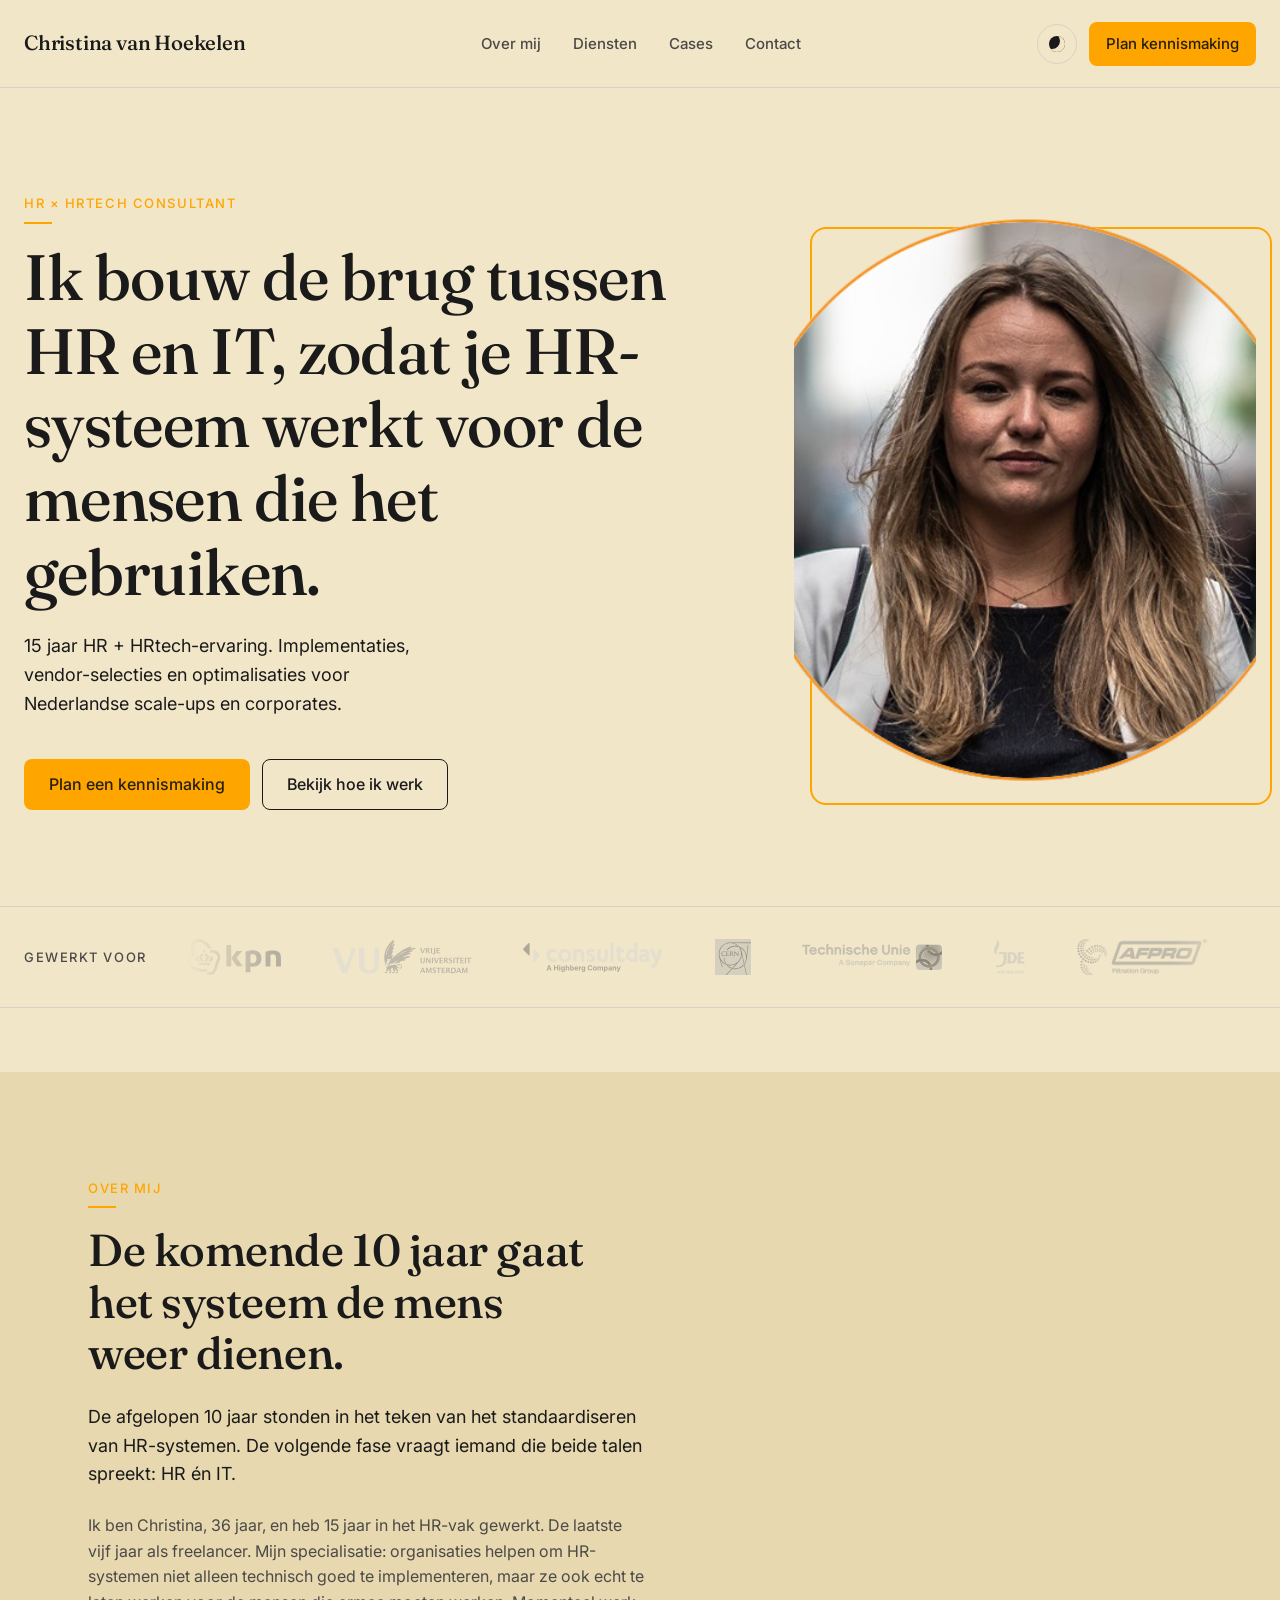
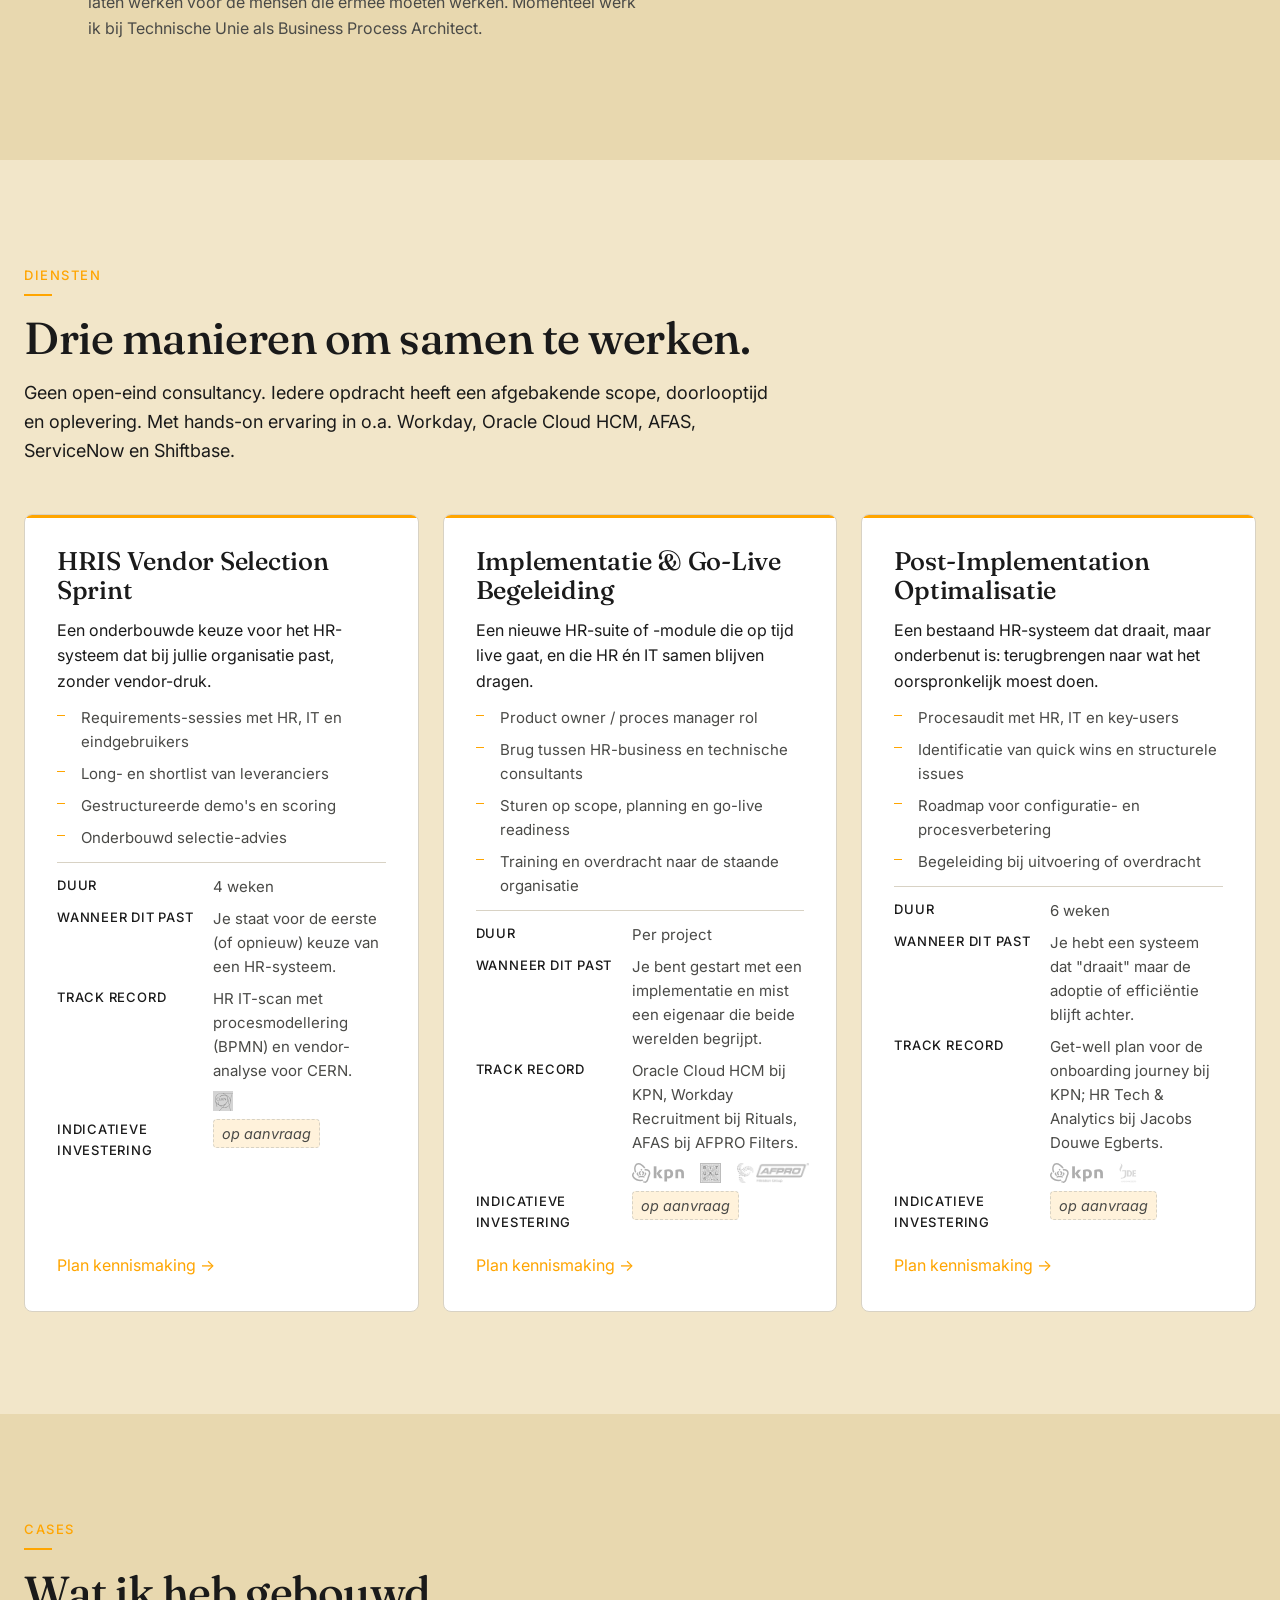
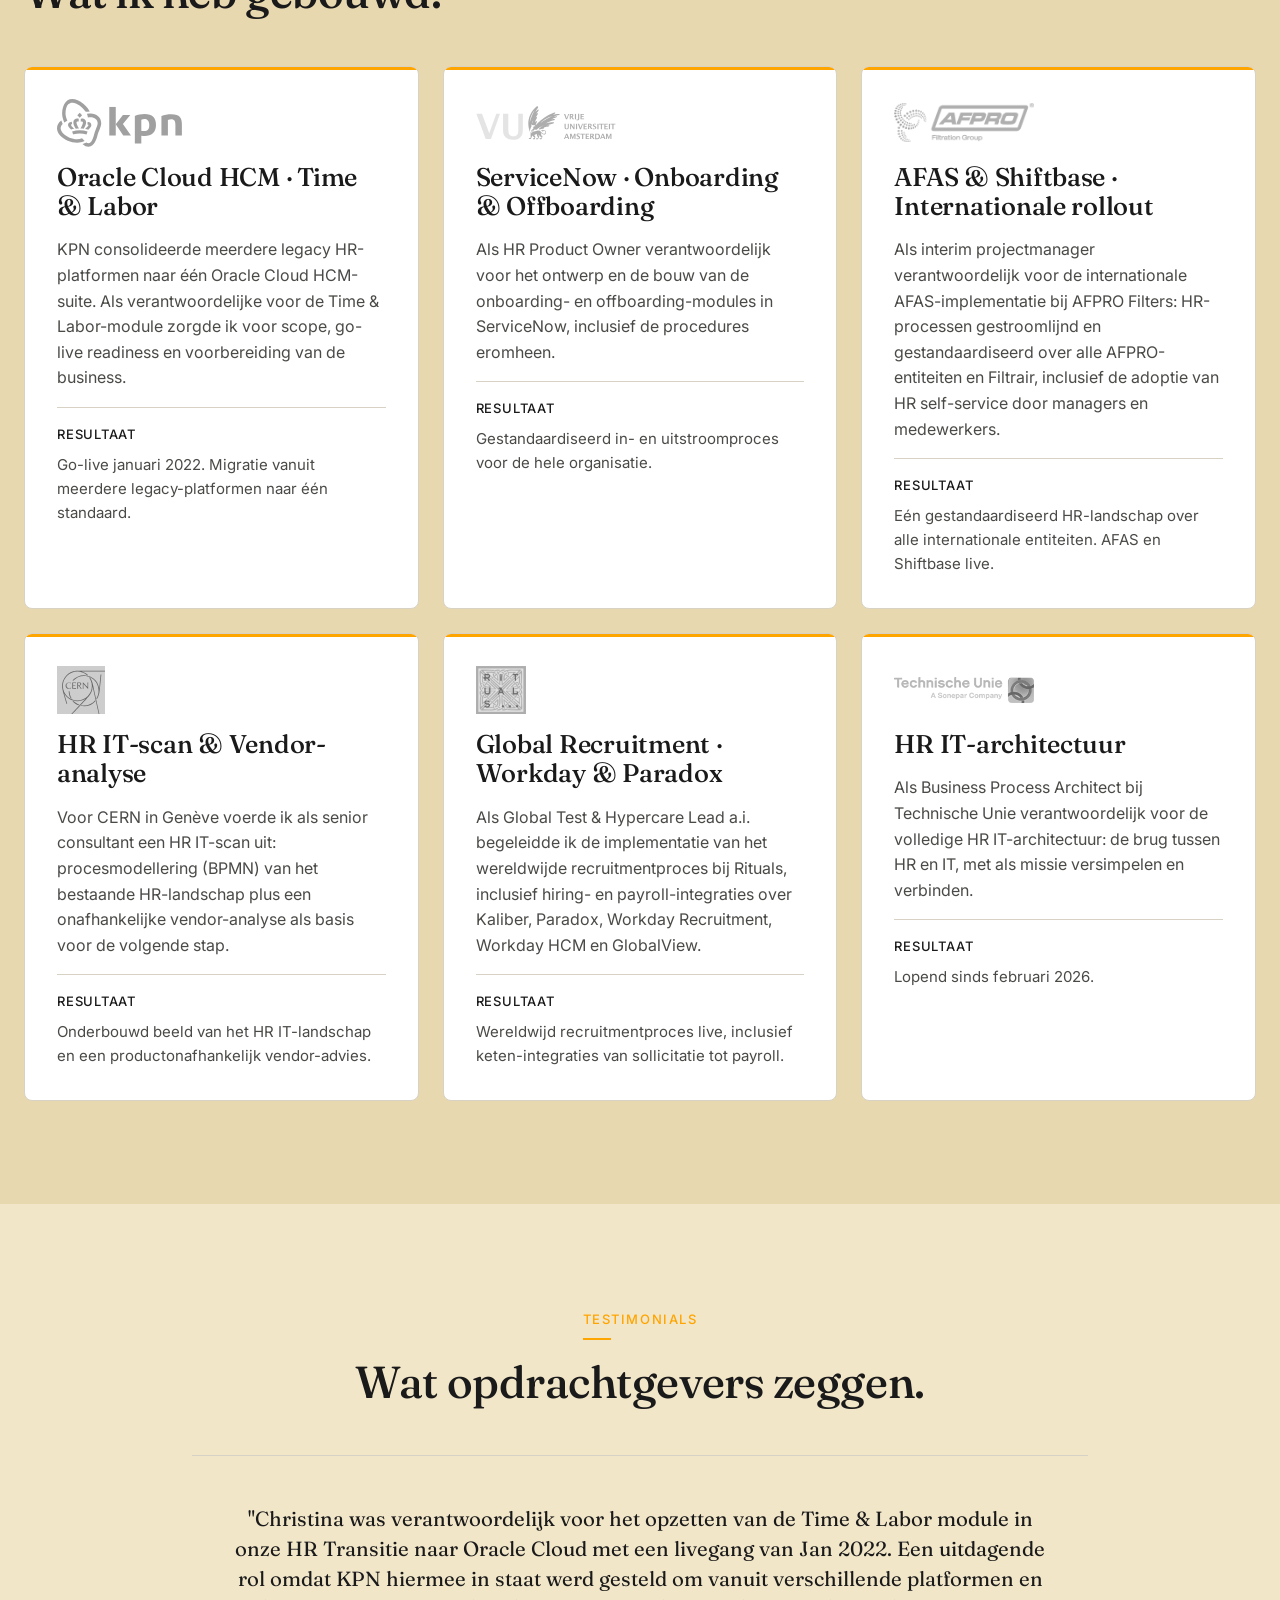
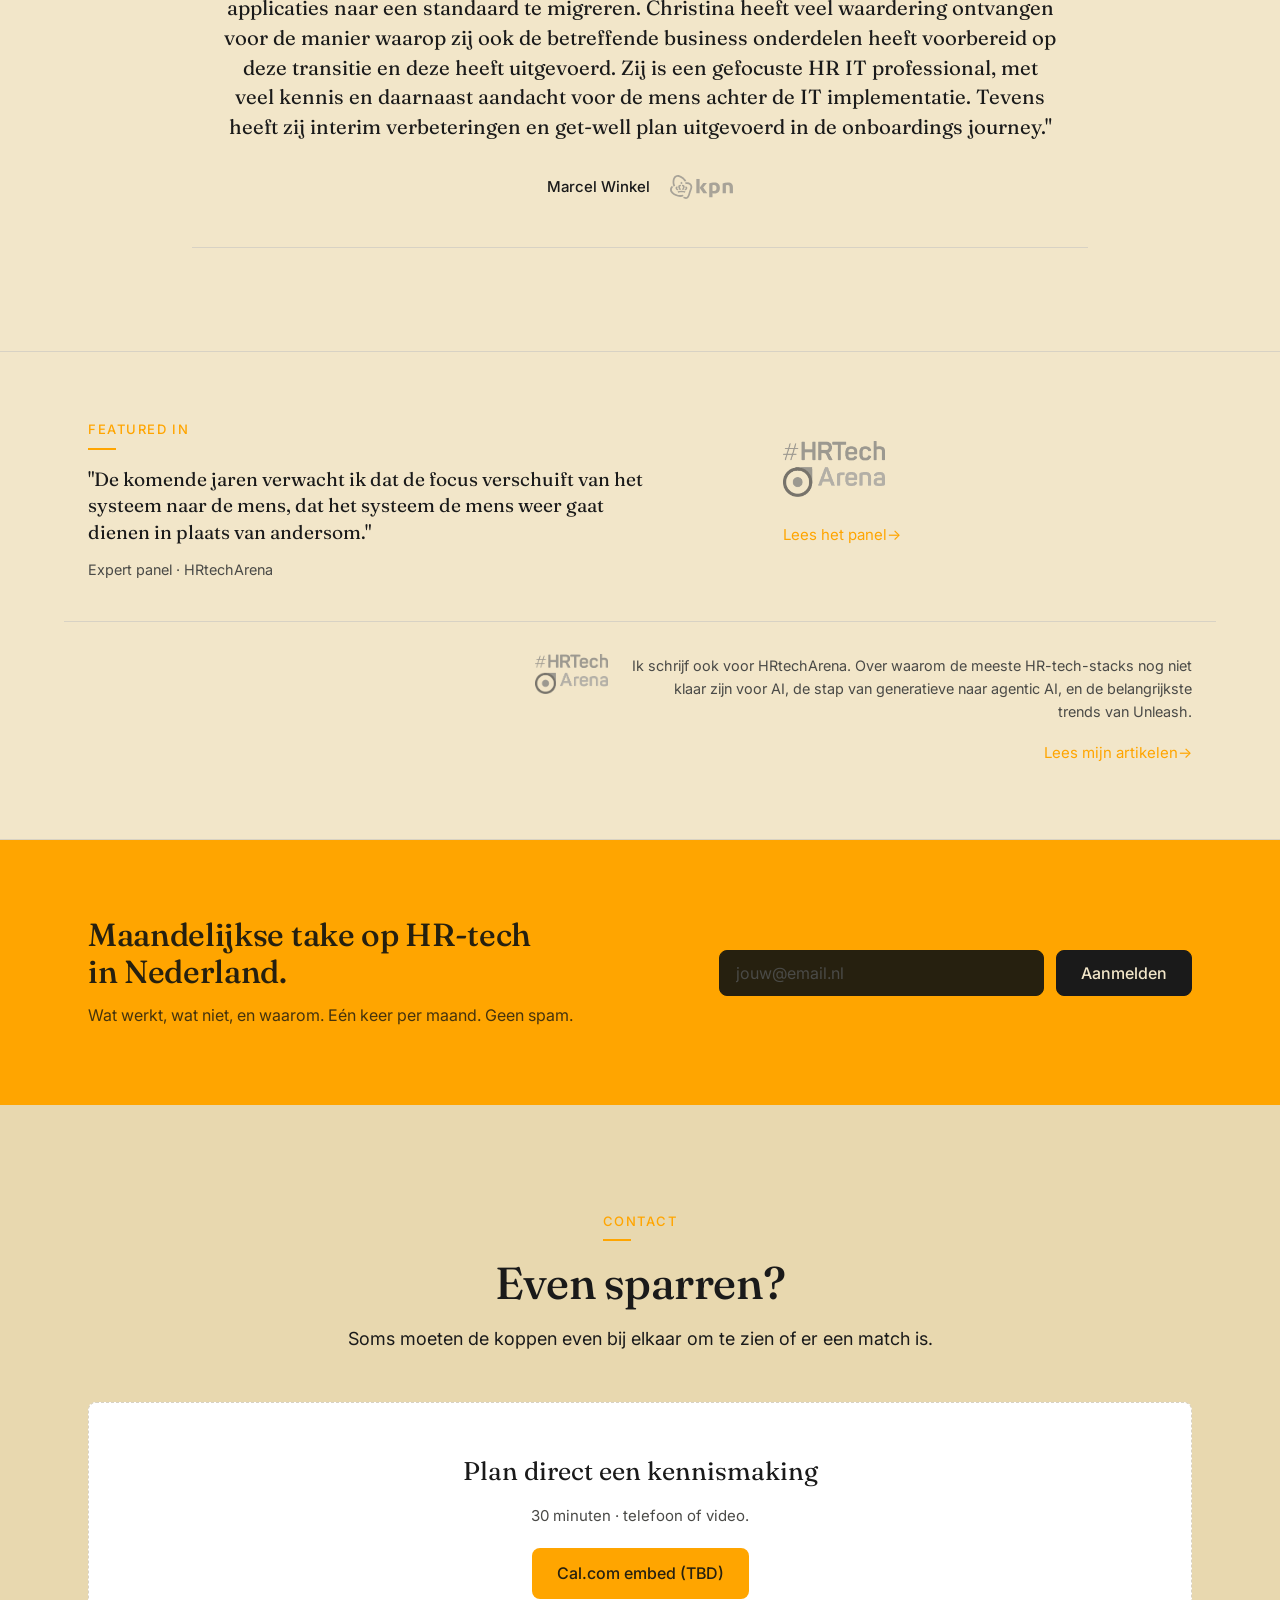
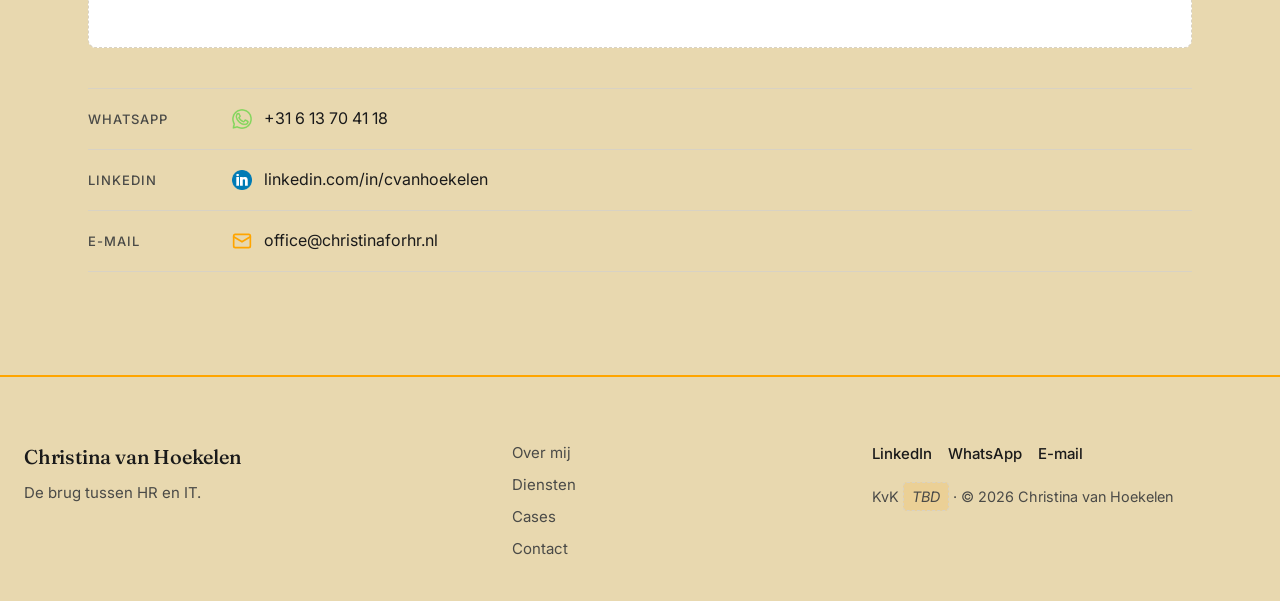
==== commit 23dc7778: "Add real content from LinkedIn, client logos, orange accent, and contact icons - Over mij: age now c" ====
--- a/index.html
+++ b/index.html
@@ -3,7 +3,7 @@
   <head>
     <meta charset="UTF-8">
     <meta name="viewport" content="width=device-width, initial-scale=1.0">
-    <title>Christina van Hoekelen — HR × HRtech consultant</title>
+    <title>Christina van Hoekelen · HR × HRtech consultant</title>
     <meta name="description" content="Ik bouw de brug tussen HR en IT. Implementaties, vendor-selecties en optimalisaties voor Nederlandse scale-ups en corporates.">
 
     <link rel="preconnect" href="https://fonts.googleapis.com">
@@ -70,7 +70,7 @@
         <div class="container-wide hero-grid">
           <div class="hero-copy">
             <p class="eyebrow">HR × HRtech consultant</p>
-            <h1>Ik bouw de brug tussen HR en IT — zodat je HR-systeem werkt voor de mensen die het gebruiken.</h1>
+            <h1>Ik bouw de brug tussen HR en IT, zodat je HR-systeem werkt voor de mensen die het gebruiken.</h1>
             <p class="lead">15 jaar HR + HRtech-ervaring. Implementaties, vendor-selecties en optimalisaties voor Nederlandse scale-ups en corporates.</p>
             <div class="hero-ctas">
               <!-- TBD: Cal.com / Calendly URL -->
@@ -87,14 +87,32 @@
         <!-- Gewerkt voor -->
         <div class="container-wide logo-strip">
           <p class="logo-strip-label">Gewerkt voor</p>
-          <ul class="logo-strip-list">
-            <li><img src="Images/KPN_logo.png" alt="KPN"></li>
-            <li><img src="Images/VU_logo.jpg" alt="Vrije Universiteit Amsterdam"></li>
-            <!-- TBD: logos voor JDE, AFPRO, Rituals nog toevoegen -->
-            <li class="logo-strip-placeholder">JDE</li>
-            <li class="logo-strip-placeholder">AFPRO</li>
-            <li class="logo-strip-placeholder">Rituals</li>
-          </ul>
+          <div class="logo-strip-viewport">
+            <ul class="logo-strip-list">
+              <li><img src="Images/KPN_logo_2023.svg" alt="KPN"></li>
+              <li><img src="Images/VU_logo_official.svg" alt="Vrije Universiteit Amsterdam"></li>
+              <li><img src="Images/Consultday_logo.svg" alt="ConsultDay"></li>
+              <li><img src="Images/CERN_logo.svg" alt="CERN"></li>
+              <li><img src="Images/TechnischeUnie_logo.png" alt="Technische Unie"></li>
+              <li><img src="Images/JDE_logo.svg" alt="Jacobs Douwe Egberts"></li>
+              <li><img src="Images/AFPRO_logo.png" alt="AFPRO Filters"></li>
+              <li><img src="Images/Rituals_logo.png" alt="Rituals"></li>
+              <li><img src="Images/Starbucks_logo.svg" alt="Starbucks"></li>
+              <li><img src="Images/Ingenico_logo.svg" alt="Ingenico"></li>
+              <li><img src="Images/BoonEdam_logo.svg" alt="Royal Boon Edam"></li>
+              <li aria-hidden="true"><img src="Images/KPN_logo_2023.svg" alt=""></li>
+              <li aria-hidden="true"><img src="Images/VU_logo_official.svg" alt=""></li>
+              <li aria-hidden="true"><img src="Images/Consultday_logo.svg" alt=""></li>
+              <li aria-hidden="true"><img src="Images/CERN_logo.svg" alt=""></li>
+              <li aria-hidden="true"><img src="Images/TechnischeUnie_logo.png" alt=""></li>
+              <li aria-hidden="true"><img src="Images/JDE_logo.svg" alt=""></li>
+              <li aria-hidden="true"><img src="Images/AFPRO_logo.png" alt=""></li>
+              <li aria-hidden="true"><img src="Images/Rituals_logo.png" alt=""></li>
+              <li aria-hidden="true"><img src="Images/Starbucks_logo.svg" alt=""></li>
+              <li aria-hidden="true"><img src="Images/Ingenico_logo.svg" alt=""></li>
+              <li aria-hidden="true"><img src="Images/BoonEdam_logo.svg" alt=""></li>
+            </ul>
+          </div>
         </div>
       </section>
       <!-- end of hero -->
@@ -105,8 +123,8 @@
           <div class="over-mij-text">
             <p class="eyebrow">Over mij</p>
             <h2>De komende 10 jaar gaat het systeem de mens weer dienen.</h2>
-            <p class="lead">De afgelopen 10 jaar stonden in het teken van het standaardiseren van HR-systemen. De volgende fase vraagt iemand die beide talen spreekt — HR én IT.</p>
-            <p>Ik ben Christina, 34 jaar, en heb 15 jaar in het HR-vak gewerkt. De laatste vijf jaar als freelancer. Mijn specialisatie: organisaties helpen om HR-systemen niet alleen technisch goed te implementeren, maar ze ook echt te laten werken voor de mensen die ermee moeten werken.</p>
+            <p class="lead">De afgelopen 10 jaar stonden in het teken van het standaardiseren van HR-systemen. De volgende fase vraagt iemand die beide talen spreekt: HR én IT.</p>
+            <p>Ik ben Christina, <span id="age">36</span> jaar, en heb 15 jaar in het HR-vak gewerkt. De laatste vijf jaar als freelancer. Mijn specialisatie: organisaties helpen om HR-systemen niet alleen technisch goed te implementeren, maar ze ook echt te laten werken voor de mensen die ermee moeten werken. Momenteel werk ik bij Technische Unie als Business Process Architect.</p>
           </div>
         </div>
       </section>
@@ -118,14 +136,14 @@
           <header class="section-header">
             <p class="eyebrow">Diensten</p>
             <h2>Drie manieren om samen te werken.</h2>
-            <p class="lead">Geen open-eind consultancy. Iedere opdracht heeft een afgebakende scope, doorlooptijd en oplevering.</p>
+            <p class="lead">Geen open-eind consultancy. Iedere opdracht heeft een afgebakende scope, doorlooptijd en oplevering. Met hands-on ervaring in o.a. Workday, Oracle Cloud HCM, AFAS, ServiceNow en Shiftbase.</p>
           </header>
 
           <div class="diensten-grid">
 
             <article class="dienst-card">
               <h3 class="dienst-name">HRIS Vendor Selection Sprint</h3>
-              <p class="dienst-outcome">Een onderbouwde keuze voor het HR-systeem dat bij jullie organisatie past — zonder vendor-druk.</p>
+              <p class="dienst-outcome">Een onderbouwde keuze voor het HR-systeem dat bij jullie organisatie past, zonder vendor-druk.</p>
               <ul class="dienst-scope">
                 <li>Requirements-sessies met HR, IT en eindgebruikers</li>
                 <li>Long- en shortlist van leveranciers</li>
@@ -142,6 +160,15 @@
                   <dd>Je staat voor de eerste (of opnieuw) keuze van een HR-systeem.</dd>
                 </div>
                 <div>
+                  <dt>Track record</dt>
+                  <dd>
+                    HR IT-scan met procesmodellering (BPMN) en vendor-analyse voor CERN.
+                    <span class="dienst-track-logos">
+                      <img src="Images/CERN_logo.svg" alt="CERN">
+                    </span>
+                  </dd>
+                </div>
+                <div>
                   <dt>Indicatieve investering</dt>
                   <dd><!-- TBD: Christina to confirm price range --><span class="tbd">op aanvraag</span></dd>
                 </div>
@@ -151,7 +178,7 @@
 
             <article class="dienst-card">
               <h3 class="dienst-name">Implementatie &amp; Go-Live Begeleiding</h3>
-              <p class="dienst-outcome">Een nieuwe HR-suite of -module die op tijd live gaat — en die HR én IT samen blijven dragen.</p>
+              <p class="dienst-outcome">Een nieuwe HR-suite of -module die op tijd live gaat, en die HR én IT samen blijven dragen.</p>
               <ul class="dienst-scope">
                 <li>Product owner / proces manager rol</li>
                 <li>Brug tussen HR-business en technische consultants</li>
@@ -168,6 +195,17 @@
                   <dd>Je bent gestart met een implementatie en mist een eigenaar die beide werelden begrijpt.</dd>
                 </div>
                 <div>
+                  <dt>Track record</dt>
+                  <dd>
+                    Oracle Cloud HCM bij KPN, Workday Recruitment bij Rituals, AFAS bij AFPRO Filters.
+                    <span class="dienst-track-logos">
+                      <img src="Images/KPN_logo_2023.svg" alt="KPN">
+                      <img src="Images/Rituals_logo.png" alt="Rituals">
+                      <img src="Images/AFPRO_logo.png" alt="AFPRO Filters">
+                    </span>
+                  </dd>
+                </div>
+                <div>
                   <dt>Indicatieve investering</dt>
                   <dd><!-- TBD: Christina to confirm price range --><span class="tbd">op aanvraag</span></dd>
                 </div>
@@ -177,7 +215,7 @@
 
             <article class="dienst-card">
               <h3 class="dienst-name">Post-Implementation Optimalisatie</h3>
-              <p class="dienst-outcome">Een bestaand HR-systeem dat draait, maar onderbenut is — terugbrengen naar wat het oorspronkelijk moest doen.</p>
+              <p class="dienst-outcome">Een bestaand HR-systeem dat draait, maar onderbenut is: terugbrengen naar wat het oorspronkelijk moest doen.</p>
               <ul class="dienst-scope">
                 <li>Procesaudit met HR, IT en key-users</li>
                 <li>Identificatie van quick wins en structurele issues</li>
@@ -194,6 +232,16 @@
                   <dd>Je hebt een systeem dat &quot;draait&quot; maar de adoptie of efficiëntie blijft achter.</dd>
                 </div>
                 <div>
+                  <dt>Track record</dt>
+                  <dd>
+                    Get-well plan voor de onboarding journey bij KPN; HR Tech &amp; Analytics bij Jacobs Douwe Egberts.
+                    <span class="dienst-track-logos">
+                      <img src="Images/KPN_logo_2023.svg" alt="KPN">
+                      <img src="Images/JDE_logo.svg" alt="Jacobs Douwe Egberts">
+                    </span>
+                  </dd>
+                </div>
+                <div>
                   <dt>Indicatieve investering</dt>
                   <dd><!-- TBD: Christina to confirm price range --><span class="tbd">op aanvraag</span></dd>
                 </div>
@@ -218,9 +266,9 @@
 
             <article class="case-card">
               <div class="case-logo">
-                <img src="Images/KPN_logo.png" alt="KPN">
-              </div>
-              <h3 class="case-title">Oracle Cloud HCM — Time &amp; Labor</h3>
+                <img src="Images/KPN_logo_2023.svg" alt="KPN">
+              </div>
+              <h3 class="case-title">Oracle Cloud HCM · Time &amp; Labor</h3>
               <p class="case-context">KPN consolideerde meerdere legacy HR-platformen naar één Oracle Cloud HCM-suite. Als verantwoordelijke voor de Time &amp; Labor-module zorgde ik voor scope, go-live readiness en voorbereiding van de business.</p>
               <dl class="case-outcome">
                 <dt>Resultaat</dt>
@@ -231,9 +279,9 @@
 
             <article class="case-card">
               <div class="case-logo">
-                <img src="Images/VU_logo.jpg" alt="Vrije Universiteit Amsterdam">
-              </div>
-              <h3 class="case-title">ServiceNow — Onboarding &amp; Offboarding</h3>
+                <img src="Images/VU_logo_official.svg" alt="Vrije Universiteit Amsterdam">
+              </div>
+              <h3 class="case-title">ServiceNow · Onboarding &amp; Offboarding</h3>
               <p class="case-context">Als HR Product Owner verantwoordelijk voor het ontwerp en de bouw van de onboarding- en offboarding-modules in ServiceNow, inclusief de procedures eromheen.</p>
               <dl class="case-outcome">
                 <dt>Resultaat</dt>
@@ -243,16 +291,50 @@
             </article>
 
             <article class="case-card">
-              <!-- TBD: derde case — keuze uit JDE / AFPRO / Rituals + logo + context + outcome -->
-              <div class="case-logo case-logo-placeholder">
-                <span>Logo</span>
-              </div>
-              <h3 class="case-title">Interim HR Services &amp; Get-well plan</h3>
-              <p class="case-context">Verbetering van de onboarding-journey en interim get-well plan bij een corporate. Focus op procesinrichting, systeemconfiguratie en gebruikersadoptie.</p>
+              <div class="case-logo">
+                <img src="Images/AFPRO_logo.png" alt="AFPRO Filters">
+              </div>
+              <h3 class="case-title">AFAS &amp; Shiftbase · Internationale rollout</h3>
+              <p class="case-context">Als interim projectmanager verantwoordelijk voor de internationale AFAS-implementatie bij AFPRO Filters: HR-processen gestroomlijnd en gestandaardiseerd over alle AFPRO-entiteiten en Filtrair, inclusief de adoptie van HR self-service door managers en medewerkers.</p>
               <dl class="case-outcome">
                 <dt>Resultaat</dt>
-                <!-- TBD: client naam, jaar, en outcome cijfer -->
-                <dd><span class="tbd">TBD — Christina aanvullen met klant, periode en concreet resultaat.</span></dd>
+                <dd>Eén gestandaardiseerd HR-landschap over alle internationale entiteiten. AFAS en Shiftbase live.</dd>
+              </dl>
+            </article>
+
+            <article class="case-card">
+              <div class="case-logo">
+                <img src="Images/CERN_logo.svg" alt="CERN">
+              </div>
+              <h3 class="case-title">HR IT-scan &amp; Vendor-analyse</h3>
+              <p class="case-context">Voor CERN in Genève voerde ik als senior consultant een HR IT-scan uit: procesmodellering (BPMN) van het bestaande HR-landschap plus een onafhankelijke vendor-analyse als basis voor de volgende stap.</p>
+              <dl class="case-outcome">
+                <dt>Resultaat</dt>
+                <dd>Onderbouwd beeld van het HR IT-landschap en een productonafhankelijk vendor-advies.</dd>
+              </dl>
+            </article>
+
+            <article class="case-card">
+              <div class="case-logo">
+                <img src="Images/Rituals_logo.png" alt="Rituals">
+              </div>
+              <h3 class="case-title">Global Recruitment · Workday &amp; Paradox</h3>
+              <p class="case-context">Als Global Test &amp; Hypercare Lead a.i. begeleidde ik de implementatie van het wereldwijde recruitmentproces bij Rituals, inclusief hiring- en payroll-integraties over Kaliber, Paradox, Workday Recruitment, Workday HCM en GlobalView.</p>
+              <dl class="case-outcome">
+                <dt>Resultaat</dt>
+                <dd>Wereldwijd recruitmentproces live, inclusief keten-integraties van sollicitatie tot payroll.</dd>
+              </dl>
+            </article>
+
+            <article class="case-card">
+              <div class="case-logo">
+                <img src="Images/TechnischeUnie_logo.png" alt="Technische Unie">
+              </div>
+              <h3 class="case-title">HR IT-architectuur</h3>
+              <p class="case-context">Als Business Process Architect bij Technische Unie verantwoordelijk voor de volledige HR IT-architectuur: de brug tussen HR en IT, met als missie versimpelen en verbinden.</p>
+              <dl class="case-outcome">
+                <dt>Resultaat</dt>
+                <dd>Lopend sinds februari 2026.</dd>
               </dl>
             </article>
 
@@ -277,21 +359,25 @@
                 </blockquote>
                 <footer class="testimonial-attribution">
                   <span class="testimonial-name">Marcel Winkel</span>
-                  <span class="testimonial-sep">·</span>
-                  <span class="testimonial-role">KPN</span>
-                  <img src="Images/KPN_logo.png" alt="KPN" class="testimonial-logo">
+                  <img src="Images/KPN_logo_2023.svg" alt="KPN" class="testimonial-logo">
                 </footer>
               </div>
               <div>
                 <blockquote>
-                  <!-- TBD: Christina to replace placeholder met de echte Yvette Minderhoud quote -->
-                  <p>"Christina heeft me meerdere keren snel uit complexe situaties geholpen. Ze weet projecten parallel te lopen zonder de regie te verliezen."</p>
+                  <p>"Christina, dank voor je projectmatige aanpak voor de internationale Afas implementatie. Je hebt Afpro echt naar het next level gebracht. Onder de indruk van je kennis en kunde, veel succes in je volgende opdracht."</p>
                 </blockquote>
                 <footer class="testimonial-attribution">
                   <span class="testimonial-name">Yvette Minderhoud</span>
-                  <span class="testimonial-sep">·</span>
-                  <span class="testimonial-role">Vrije Universiteit Amsterdam</span>
-                  <img src="Images/VU_logo.jpg" alt="Vrije Universiteit Amsterdam" class="testimonial-logo">
+                  <img src="Images/AFPRO_logo.png" alt="AFPRO Filters" class="testimonial-logo">
+                </footer>
+              </div>
+              <div>
+                <blockquote>
+                  <p>"I had the pleasure of working with Christina, whose enormous energy and drive consistently delivered outstanding results and made a significant impact on the business. She successfully streamlined and standardized HR processes across all AFPRO entities and Filtrair. In doing so, she implemented multiple systems, including AFAS and Shiftbase, ensuring that both managers and employees were comfortable and confident using the HR self-service tools. I would gladly recommend Christina as a project lead in complex international HR environments."</p>
+                </blockquote>
+                <footer class="testimonial-attribution">
+                  <span class="testimonial-name">Niels Berkhout · President &amp; CEO</span>
+                  <img src="Images/AFPRO_logo.png" alt="AFPRO Filters" class="testimonial-logo">
                 </footer>
               </div>
               <div>
@@ -300,9 +386,25 @@
                 </blockquote>
                 <footer class="testimonial-attribution">
                   <span class="testimonial-name">Kim Nijland</span>
-                  <span class="testimonial-sep">·</span>
-                  <span class="testimonial-role">Vrije Universiteit Amsterdam</span>
-                  <img src="Images/VU_logo.jpg" alt="Vrije Universiteit Amsterdam" class="testimonial-logo">
+                  <img src="Images/VU_logo_official.svg" alt="Vrije Universiteit Amsterdam" class="testimonial-logo">
+                </footer>
+              </div>
+              <div>
+                <blockquote>
+                  <p>"Christina reported into me as an HR Advisor having transferred from the Netherlands into a temporary assignment in the UK. She worked efficiently and diligently, and quickly displayed strengths in creating procedures and working with systems and technology. Christina was keen to learn and develop, and thrives on project based work. She is a systematic, methodical and confident individual who will always seek to do the best that she can in any situation."</p>
+                </blockquote>
+                <footer class="testimonial-attribution">
+                  <span class="testimonial-name">Jonathan Ford · Senior HR Business Partner</span>
+                  <img src="Images/Starbucks_logo.svg" alt="Starbucks" class="testimonial-logo">
+                </footer>
+              </div>
+              <div>
+                <blockquote>
+                  <p>"I have got to know Christina as a super smart person who was always there to jump in and offer solutions. She was able to make my life easier so many times by adding systems to the process. A big thank you for all you have done."</p>
+                </blockquote>
+                <footer class="testimonial-attribution">
+                  <span class="testimonial-name">Madelon Barning</span>
+                  <img src="Images/Starbucks_logo.svg" alt="Starbucks" class="testimonial-logo">
                 </footer>
               </div>
             </div>
@@ -318,7 +420,7 @@
         <div class="container hr-tech-flexbox">
           <div class="hr-tech-review-text">
             <p class="eyebrow">Featured in</p>
-            <p class="hr-tech-pull">"De komende jaren verwacht ik dat de focus verschuift van het systeem naar de mens — dat het systeem de mens weer gaat dienen in plaats van andersom."</p>
+            <p class="hr-tech-pull">"De komende jaren verwacht ik dat de focus verschuift van het systeem naar de mens, dat het systeem de mens weer gaat dienen in plaats van andersom."</p>
             <p class="hr-tech-meta">Expert panel · HRtechArena</p>
           </div>
           <div class="hrtech-emblems">
@@ -327,6 +429,17 @@
             </a>
             <a href="https://hrtecharena.nl/arena/christina-van-hoekelen/" target="_blank" rel="noopener" class="hrtech-link">
               Lees het panel
+            </a>
+          </div>
+        </div>
+        <div class="container hr-tech-author">
+          <a href="https://hrtecharena.nl/author/christinavanhoekelen/" target="_blank" rel="noopener" class="hr-tech-author-logo">
+            <img src="Images/Hrtechlogo.webp" alt="HRtechArena">
+          </a>
+          <div class="hr-tech-author-text">
+            <p>Ik schrijf ook voor HRtechArena. Over waarom de meeste HR-tech-stacks nog niet klaar zijn voor AI, de stap van generatieve naar agentic AI, en de belangrijkste trends van Unleash.</p>
+            <a href="https://hrtecharena.nl/author/christinavanhoekelen/" target="_blank" rel="noopener" class="hrtech-link">
+              Lees mijn artikelen
             </a>
           </div>
         </div>
@@ -363,7 +476,7 @@
             <!-- TBD: vervang door werkelijke Cal.com embed iframe of inline widget -->
             <div class="cal-embed-placeholder">
               <p class="cal-embed-title">Plan direct een kennismaking</p>
-              <p class="cal-embed-sub">30 minuten — telefoon of video.</p>
+              <p class="cal-embed-sub">30 minuten · telefoon of video.</p>
               <a class="btn btn-primary" href="#" aria-disabled="true">
                 Cal.com embed (TBD)
               </a>
@@ -373,15 +486,24 @@
           <ul class="contact-methods">
             <li>
               <span class="contact-label">WhatsApp</span>
-              <a href="https://wa.me/31613704118" target="_blank" rel="noopener">+31 6 13 70 41 18</a>
+              <a href="https://wa.me/31613704118" target="_blank" rel="noopener">
+                <img src="Images/WhatsApp_icon.png" alt="" class="contact-icon">
+                +31 6 13 70 41 18
+              </a>
             </li>
             <li>
               <span class="contact-label">LinkedIn</span>
-              <a href="https://www.linkedin.com/in/cvanhoekelen" target="_blank" rel="noopener">linkedin.com/in/cvanhoekelen</a>
+              <a href="https://www.linkedin.com/in/cvanhoekelen" target="_blank" rel="noopener">
+                <img src="Images/linkedin_icon.webp" alt="" class="contact-icon">
+                linkedin.com/in/cvanhoekelen
+              </a>
             </li>
             <li>
               <span class="contact-label">E-mail</span>
-              <a href="mailto:office@christinaforhr.nl">office@christinaforhr.nl</a>
+              <a href="mailto:office@christinaforhr.nl">
+                <img src="Images/mail_icon.svg" alt="" class="contact-icon">
+                office@christinaforhr.nl
+              </a>
             </li>
           </ul>
         </div>
@@ -418,6 +540,11 @@
 
     <script>
       document.getElementById('footer-year').textContent = new Date().getFullYear();
+      var birth = new Date(1990, 5, 13);
+      var now = new Date();
+      var age = now.getFullYear() - birth.getFullYear();
+      if (now.getMonth() < birth.getMonth() || (now.getMonth() === birth.getMonth() && now.getDate() < birth.getDate())) age--;
+      document.getElementById('age').textContent = age;
     </script>
     <script src="Javascript/theme-toggle.js"></script>
 
--- a/CSS/general.css
+++ b/CSS/general.css
@@ -1,12 +1,14 @@
 :root {
-  --bg: #F7F4EE;
-  --bg-alt: #EEE9DF;
+  --bg: #F2E6C9;
+  --bg-alt: #E8D8AF;
   --surface: #FFFFFF;
   --ink: #1A1A1A;
   --ink-muted: #4A4A47;
-  --accent: #1E3A2F;
-  --accent-soft: rgba(30, 58, 47, 0.10);
-  --accent-contrast: #F7F4EE;
+  --accent: #FFA500;
+  --accent-soft: rgba(255, 165, 0, 0.14);
+  --accent-contrast: #26200F;
+  --accent-orange: #FFA500;
+  --accent-orange-soft: rgba(255, 165, 0, 0.14);
   --rule: #D8D2C4;
 
   --font-display: "Fraunces", Georgia, "Times New Roman", serif;
@@ -50,28 +52,32 @@
 
 @media (prefers-color-scheme: dark) {
   :root:not([data-theme="light"]) {
-    --bg: #14110D;
-    --bg-alt: #1C1813;
-    --surface: #201C16;
-    --ink: #F0EBE0;
-    --ink-muted: #B9B3A4;
+    --bg: #4A3D28;
+    --bg-alt: #56462E;
+    --surface: #625038;
+    --ink: #F5F0E5;
+    --ink-muted: #D8CBB0;
     --accent: #7FB39A;
     --accent-soft: rgba(127, 179, 154, 0.14);
-    --accent-contrast: #14110D;
-    --rule: #36302A;
+    --accent-contrast: #26200F;
+    --accent-orange: #FFA500;
+    --accent-orange-soft: rgba(255, 165, 0, 0.18);
+    --rule: #6E5B3F;
   }
 }
 
 [data-theme="dark"] {
-  --bg: #14110D;
-  --bg-alt: #1C1813;
-  --surface: #201C16;
-  --ink: #F0EBE0;
-  --ink-muted: #B9B3A4;
-  --accent: #7FB39A;
-  --accent-soft: rgba(127, 179, 154, 0.14);
-  --accent-contrast: #14110D;
-  --rule: #36302A;
+  --bg: #4A3D28;
+  --bg-alt: #56462E;
+  --surface: #625038;
+  --ink: #F5F0E5;
+  --ink-muted: #D8CBB0;
+  --accent: #FFA500;
+  --accent-soft: rgba(255, 165, 0, 0.16);
+  --accent-contrast: #26200F;
+  --accent-orange: #FFA500;
+  --accent-orange-soft: rgba(255, 165, 0, 0.18);
+  --rule: #6E5B3F;
 }
 
 *,
@@ -179,6 +185,15 @@
   color: var(--accent);
   margin-bottom: var(--space-4);
   font-weight: 500;
+}
+
+.eyebrow::after {
+  content: "";
+  display: block;
+  width: 28px;
+  height: 2px;
+  margin-top: var(--space-2);
+  background-color: var(--accent-orange);
 }
 
 .btn {
@@ -232,6 +247,7 @@
 
 .btn-ghost::after {
   content: " →";
+  color: var(--accent-orange);
   transition: transform var(--transition);
 }
 
--- a/CSS/hero.css
+++ b/CSS/hero.css
@@ -29,6 +29,15 @@
   position: relative;
 }
 
+.hero-image::before {
+  content: "";
+  position: absolute;
+  inset: var(--space-4) calc(var(--space-4) * -1) calc(var(--space-4) * -1) var(--space-4);
+  border: 2px solid var(--accent-orange);
+  border-radius: var(--radius-lg);
+  z-index: -1;
+}
+
 .hero-portrait {
   width: 100%;
   height: auto;
@@ -36,6 +45,7 @@
   object-fit: cover;
   border-radius: var(--radius-lg);
   filter: saturate(0.92);
+  position: relative;
 }
 
 .logo-strip {
@@ -57,14 +67,44 @@
   font-weight: 500;
 }
 
+.logo-strip-viewport {
+  min-width: 0;
+  overflow: hidden;
+  -webkit-mask-image: linear-gradient(to right, transparent, black 8%, black 92%, transparent);
+  mask-image: linear-gradient(to right, transparent, black 8%, black 92%, transparent);
+}
+
 .logo-strip-list {
+  --logo-gap: clamp(var(--space-5), 4vw, var(--space-9));
   list-style: none;
   margin: 0;
   padding: 0;
   display: flex;
-  flex-wrap: wrap;
+  flex-wrap: nowrap;
   align-items: center;
-  gap: clamp(var(--space-5), 4vw, var(--space-9));
+  gap: var(--logo-gap);
+  width: max-content;
+  animation: logo-marquee 48s linear infinite;
+}
+
+.logo-strip-viewport:hover .logo-strip-list {
+  animation-play-state: paused;
+}
+
+@keyframes logo-marquee {
+  from { transform: translateX(0); }
+  to { transform: translateX(calc(-50% - var(--logo-gap) / 2)); }
+}
+
+@media (prefers-reduced-motion: reduce) {
+  .logo-strip-list {
+    animation: none;
+    flex-wrap: wrap;
+    width: auto;
+  }
+  .logo-strip-list li[aria-hidden="true"] {
+    display: none;
+  }
 }
 
 .logo-strip-list img {
@@ -72,12 +112,12 @@
   width: auto;
   max-width: 140px;
   object-fit: contain;
-  filter: grayscale(1) opacity(0.55);
+  filter: opacity(0.9);
   transition: filter var(--transition);
 }
 
 .logo-strip-list img:hover {
-  filter: grayscale(0) opacity(1);
+  filter: opacity(1);
 }
 
 [data-theme="dark"] .logo-strip-list img,
@@ -89,19 +129,6 @@
   :root:not([data-theme="light"]) .logo-strip-list img {
     filter: grayscale(1) opacity(0.5) invert(0.85);
   }
-}
-
-.logo-strip-placeholder {
-  display: inline-flex;
-  align-items: center;
-  justify-content: center;
-  height: 36px;
-  padding-inline: var(--space-3);
-  border: 1px dashed var(--rule);
-  border-radius: var(--radius-sm);
-  font-size: var(--fs-small);
-  color: var(--ink-muted);
-  font-style: italic;
 }
 
 @media (max-width: 860px) {
--- a/CSS/diensten.css
+++ b/CSS/diensten.css
@@ -5,14 +5,26 @@
 }
 
 .dienst-card {
+  position: relative;
   display: flex;
   flex-direction: column;
-  gap: var(--space-4);
+  gap: var(--space-3);
   padding: var(--space-6);
   background-color: var(--surface);
   border: 1px solid var(--rule);
   border-radius: var(--radius-md);
+  overflow: hidden;
   transition: border-color var(--transition), transform var(--transition);
+}
+
+.dienst-card::before {
+  content: "";
+  position: absolute;
+  top: 0;
+  left: 0;
+  right: 0;
+  height: 3px;
+  background-color: var(--accent-orange);
 }
 
 .dienst-card:hover {
@@ -58,11 +70,11 @@
 
 .dienst-meta {
   margin: 0;
-  padding-top: var(--space-4);
+  padding-top: var(--space-3);
   border-top: 1px solid var(--rule);
   display: flex;
   flex-direction: column;
-  gap: var(--space-3);
+  gap: var(--space-2);
 }
 
 .dienst-meta > div {
@@ -83,6 +95,32 @@
 .dienst-meta dd {
   margin: 0;
   color: var(--ink-muted);
+}
+
+.dienst-track-logos {
+  display: flex;
+  align-items: center;
+  gap: var(--space-4);
+  margin-top: var(--space-2);
+}
+
+.dienst-track-logos img {
+  height: 20px;
+  width: auto;
+  max-width: 72px;
+  object-fit: contain;
+  filter: opacity(0.9);
+}
+
+[data-theme="dark"] .dienst-track-logos img,
+:root:not([data-theme="light"]) .dienst-track-logos img {
+  filter: grayscale(1) opacity(0.6) invert(0.85);
+}
+
+@media (prefers-color-scheme: dark) {
+  :root:not([data-theme="light"]) .dienst-track-logos img {
+    filter: grayscale(1) opacity(0.6) invert(0.85);
+  }
 }
 
 .dienst-card .btn-ghost {
--- a/CSS/case-studies.css
+++ b/CSS/case-studies.css
@@ -5,6 +5,7 @@
 }
 
 .case-card {
+  position: relative;
   display: flex;
   flex-direction: column;
   gap: var(--space-4);
@@ -12,7 +13,18 @@
   background-color: var(--surface);
   border: 1px solid var(--rule);
   border-radius: var(--radius-md);
+  overflow: hidden;
   transition: border-color var(--transition);
+}
+
+.case-card::before {
+  content: "";
+  position: absolute;
+  top: 0;
+  left: 0;
+  right: 0;
+  height: 3px;
+  background-color: var(--accent-orange);
 }
 
 .case-card:hover {
@@ -30,7 +42,7 @@
   max-width: 140px;
   width: auto;
   object-fit: contain;
-  filter: grayscale(1) opacity(0.7);
+  filter: opacity(0.9);
 }
 
 [data-theme="dark"] .case-logo img,
@@ -42,24 +54,6 @@
   :root:not([data-theme="light"]) .case-logo img {
     filter: grayscale(1) opacity(0.7) invert(0.85);
   }
-}
-
-.case-logo-placeholder {
-  align-items: center;
-  justify-content: flex-start;
-}
-
-.case-logo-placeholder span {
-  display: inline-flex;
-  align-items: center;
-  justify-content: center;
-  height: 36px;
-  padding-inline: var(--space-4);
-  border: 1px dashed var(--rule);
-  border-radius: var(--radius-sm);
-  font-size: var(--fs-small);
-  color: var(--ink-muted);
-  font-style: italic;
 }
 
 .case-title {
--- a/CSS/testimonials.css
+++ b/CSS/testimonials.css
@@ -63,20 +63,12 @@
   color: var(--ink);
 }
 
-.testimonial-sep {
-  color: var(--rule);
-}
-
-.testimonial-role {
-  color: var(--ink-muted);
-}
-
 .testimonial-logo {
   height: 24px;
   width: auto;
   max-width: 80px;
   object-fit: contain;
-  filter: grayscale(1) opacity(0.6);
+  filter: opacity(0.9);
   margin-left: var(--space-2);
 }
 
--- a/CSS/hr-tech-review.css
+++ b/CSS/hr-tech-review.css
@@ -70,6 +70,7 @@
 
 .hrtech-link::after {
   content: " →";
+  color: var(--accent-orange);
   transition: transform var(--transition);
 }
 
@@ -81,6 +82,56 @@
   transform: translateX(2px);
 }
 
+.hr-tech-author {
+  display: flex;
+  align-items: flex-start;
+  justify-content: flex-end;
+  gap: var(--space-5);
+  margin-top: var(--space-7);
+  padding-top: var(--space-6);
+  border-top: 1px solid var(--rule);
+}
+
+.hr-tech-author-text {
+  text-align: right;
+}
+
+.hr-tech-author-text .hrtech-link {
+  justify-content: flex-end;
+}
+
+.hr-tech-author-logo img {
+  height: 40px;
+  width: auto;
+  filter: grayscale(1) opacity(0.75);
+  transition: filter var(--transition);
+}
+
+.hr-tech-author-logo:hover img {
+  filter: grayscale(0) opacity(1);
+}
+
+[data-theme="dark"] .hr-tech-author-logo img,
+:root:not([data-theme="light"]) .hr-tech-author-logo img {
+  filter: grayscale(1) opacity(0.7) invert(0.85);
+}
+
+@media (prefers-color-scheme: dark) {
+  :root:not([data-theme="light"]) .hr-tech-author-logo img {
+    filter: grayscale(1) opacity(0.7) invert(0.85);
+  }
+}
+
+.hr-tech-author-text {
+  max-width: 56ch;
+}
+
+.hr-tech-author-text p {
+  margin: 0 0 var(--space-2) 0;
+  font-size: var(--fs-small);
+  color: var(--ink-muted);
+}
+
 @media (max-width: 768px) {
   .hr-tech-flexbox {
     grid-template-columns: 1fr;
@@ -89,4 +140,9 @@
   .hrtech-emblems {
     align-items: flex-start;
   }
+
+  .hr-tech-author {
+    flex-direction: column;
+    gap: var(--space-4);
+  }
 }
--- a/CSS/contact.css
+++ b/CSS/contact.css
@@ -45,7 +45,7 @@
   grid-template-columns: 8rem 1fr;
   gap: var(--space-4);
   align-items: center;
-  padding-block: var(--space-4);
+  padding-block: var(--space-2);
   border-bottom: 1px solid var(--rule);
 }
 
@@ -64,6 +64,13 @@
   min-height: 44px;
   display: inline-flex;
   align-items: center;
+  gap: var(--space-3);
+}
+
+.contact-icon {
+  height: 20px;
+  width: 20px;
+  object-fit: contain;
 }
 
 .contact-methods a:hover {
--- a/CSS/bottom-banner.css
+++ b/CSS/bottom-banner.css
@@ -1,6 +1,6 @@
 .bottom-banner {
   background-color: var(--bg-alt);
-  border-top: 1px solid var(--rule);
+  border-top: 2px solid var(--accent-orange);
   padding-block: var(--space-9) var(--space-7);
 }
 
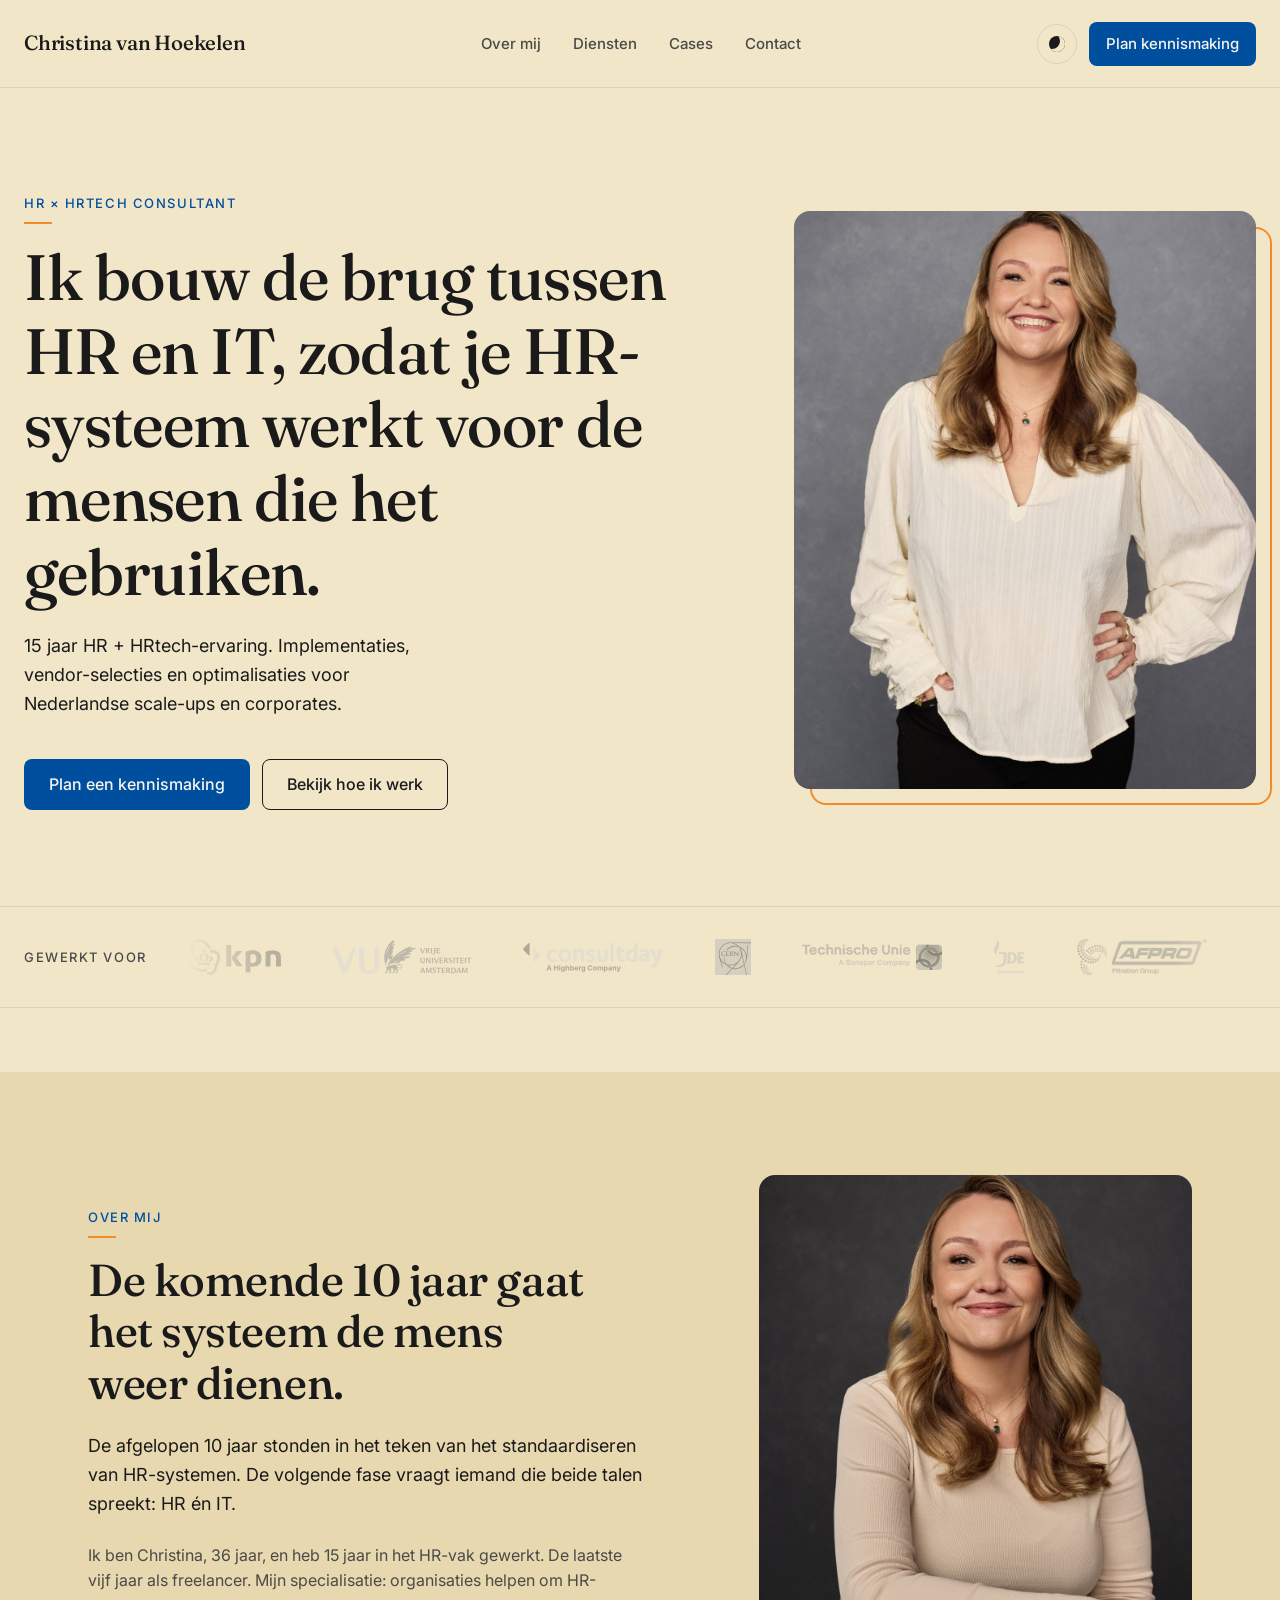
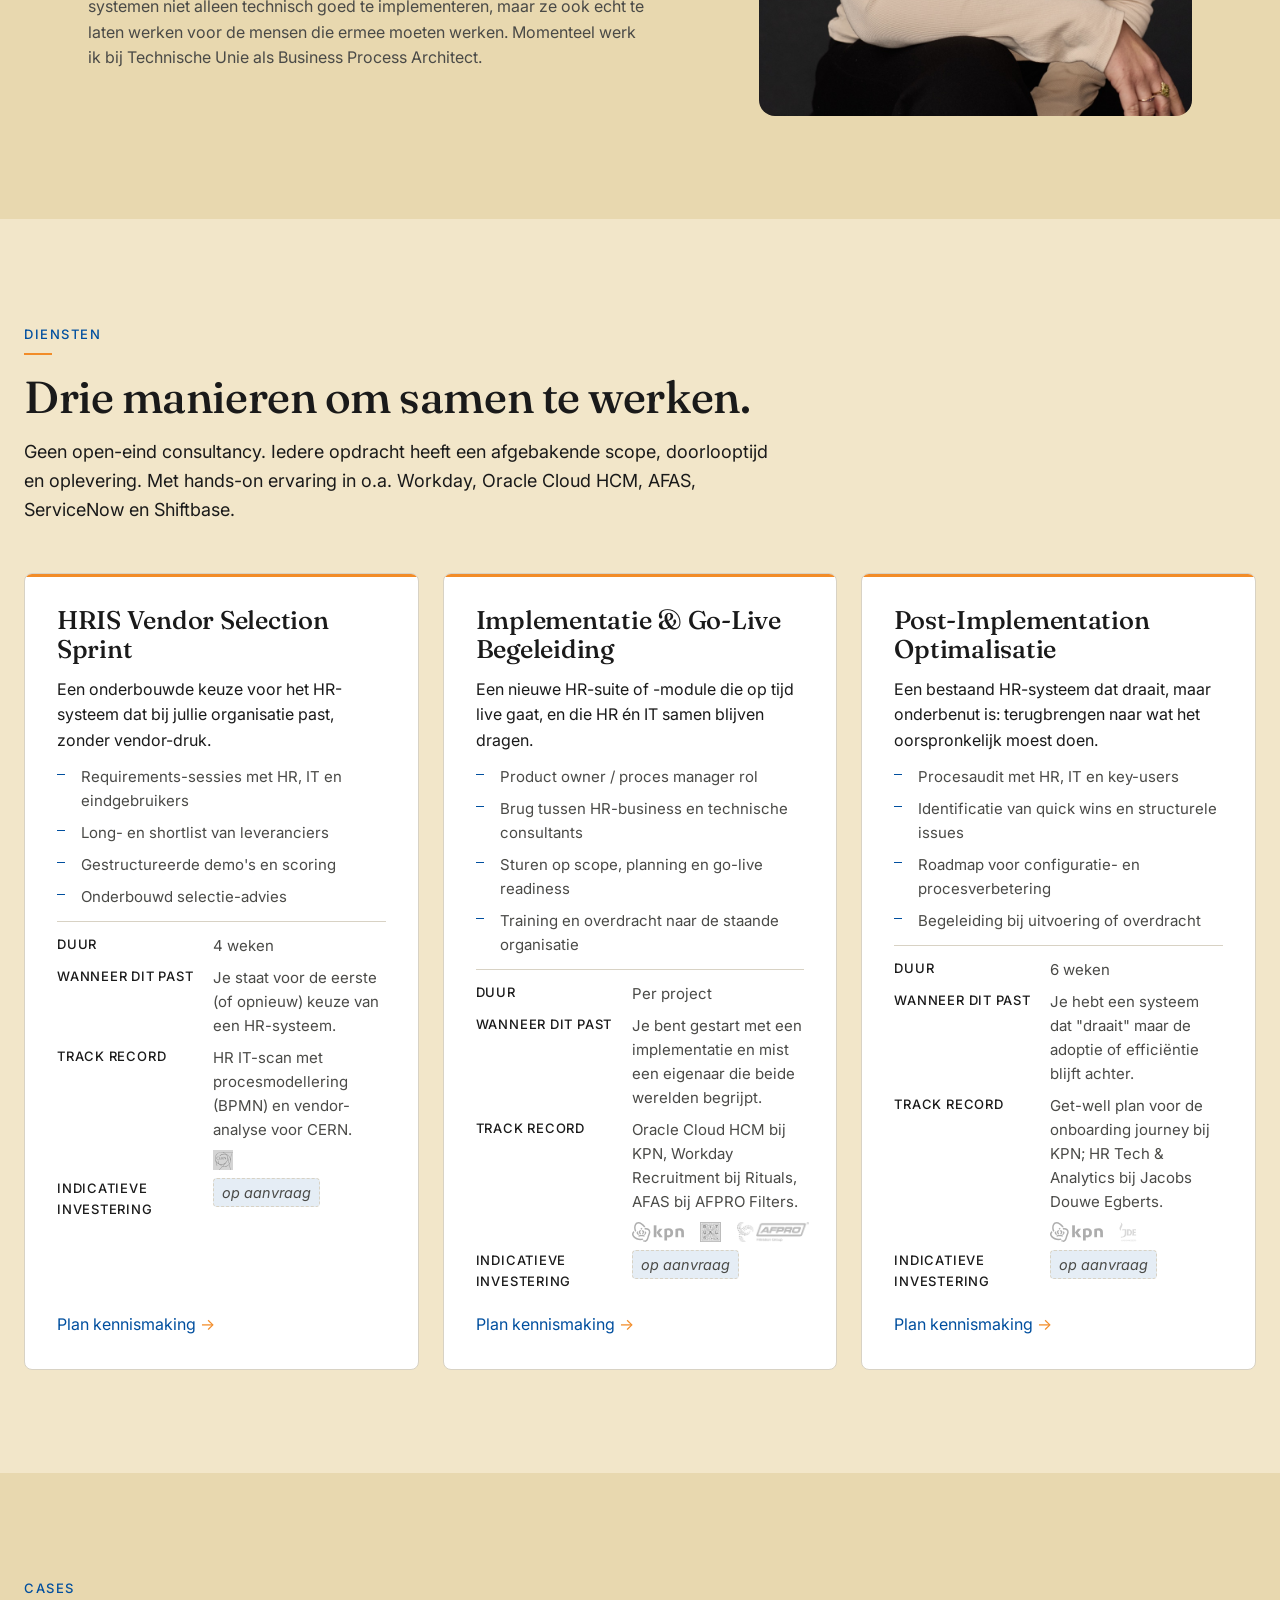
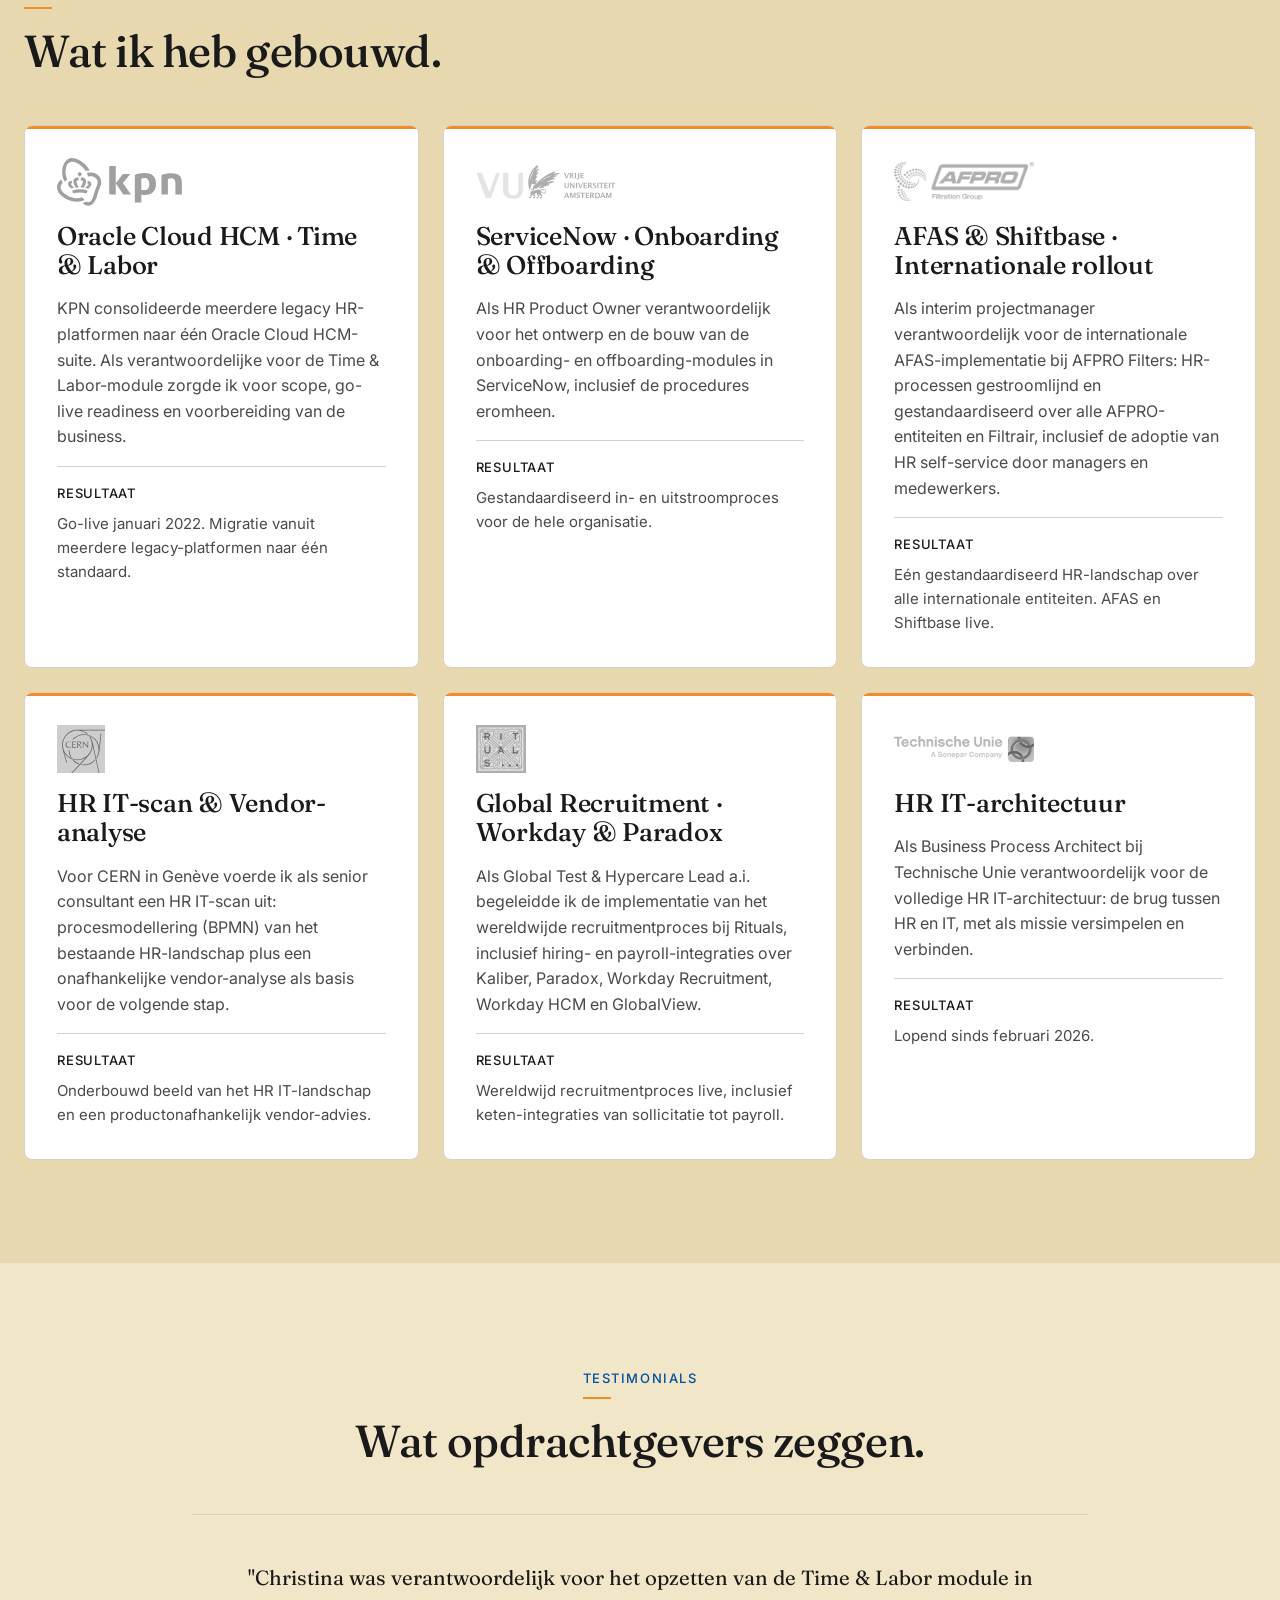
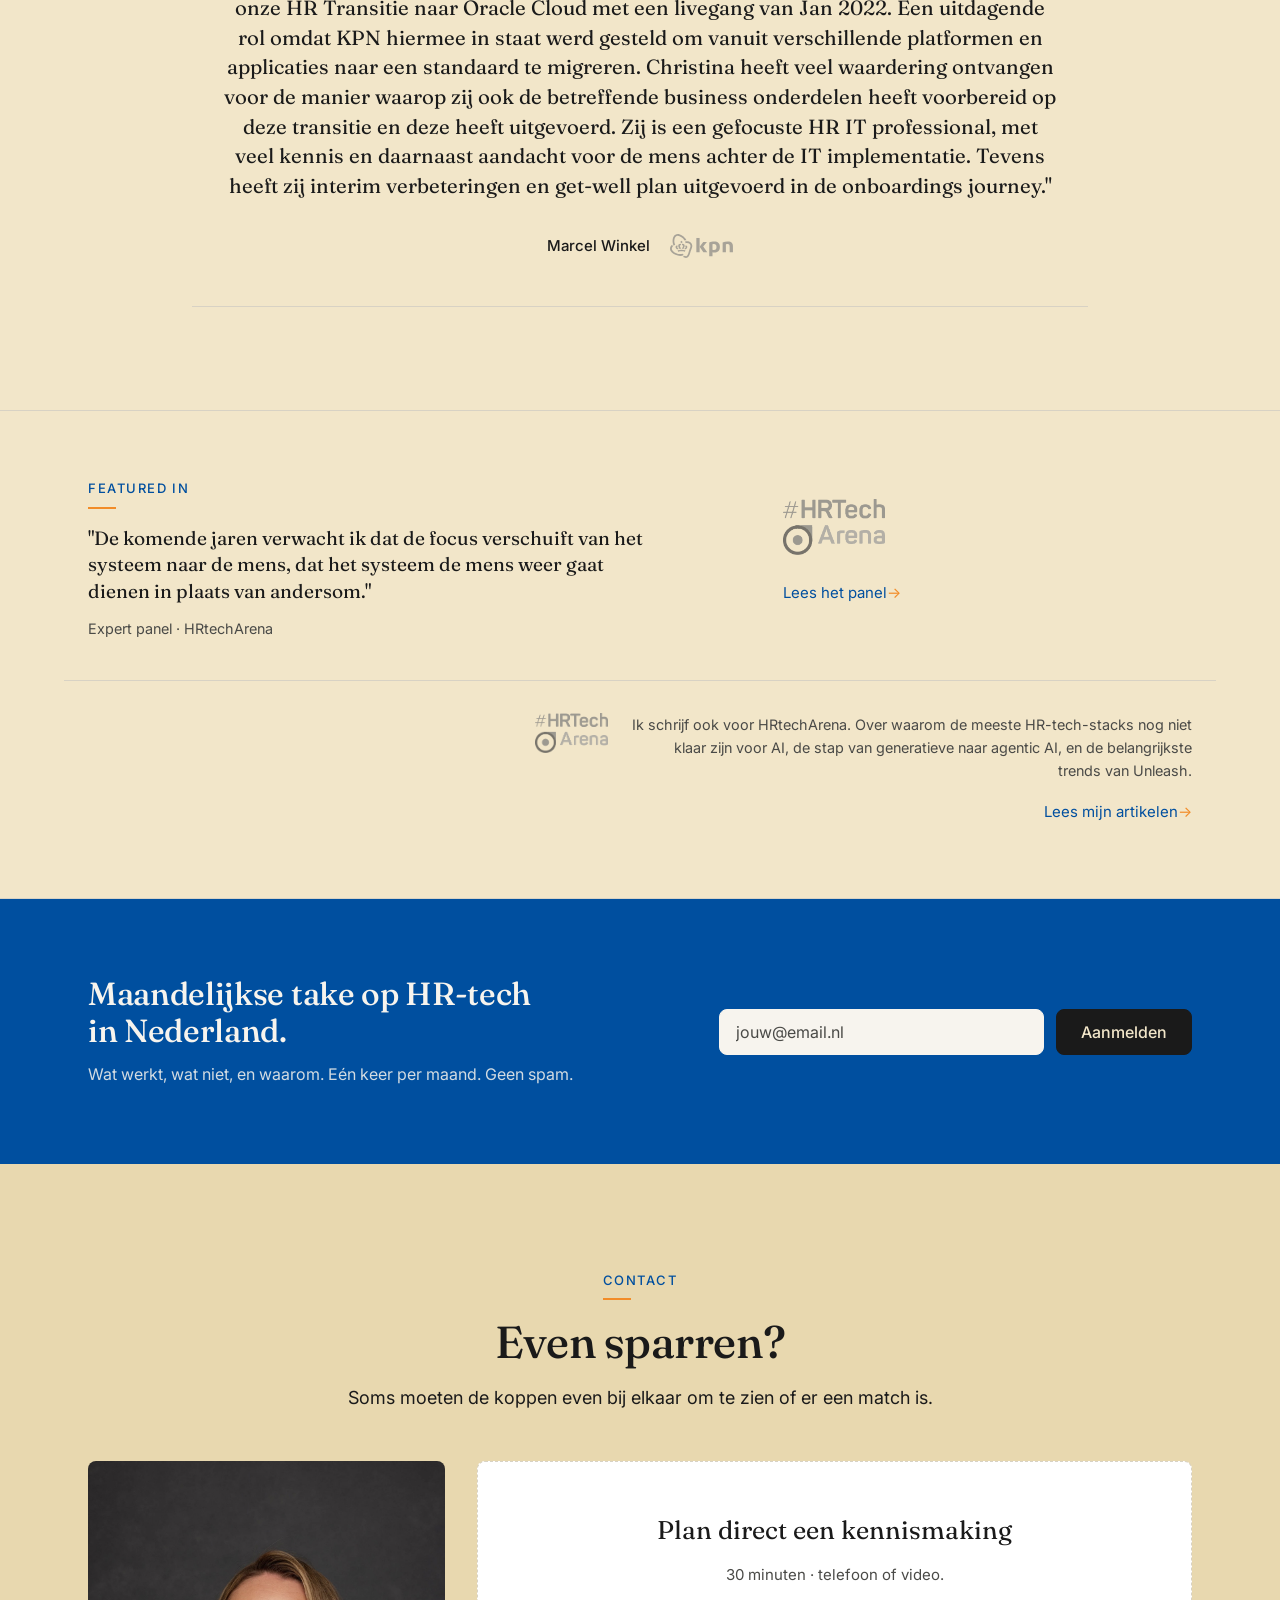
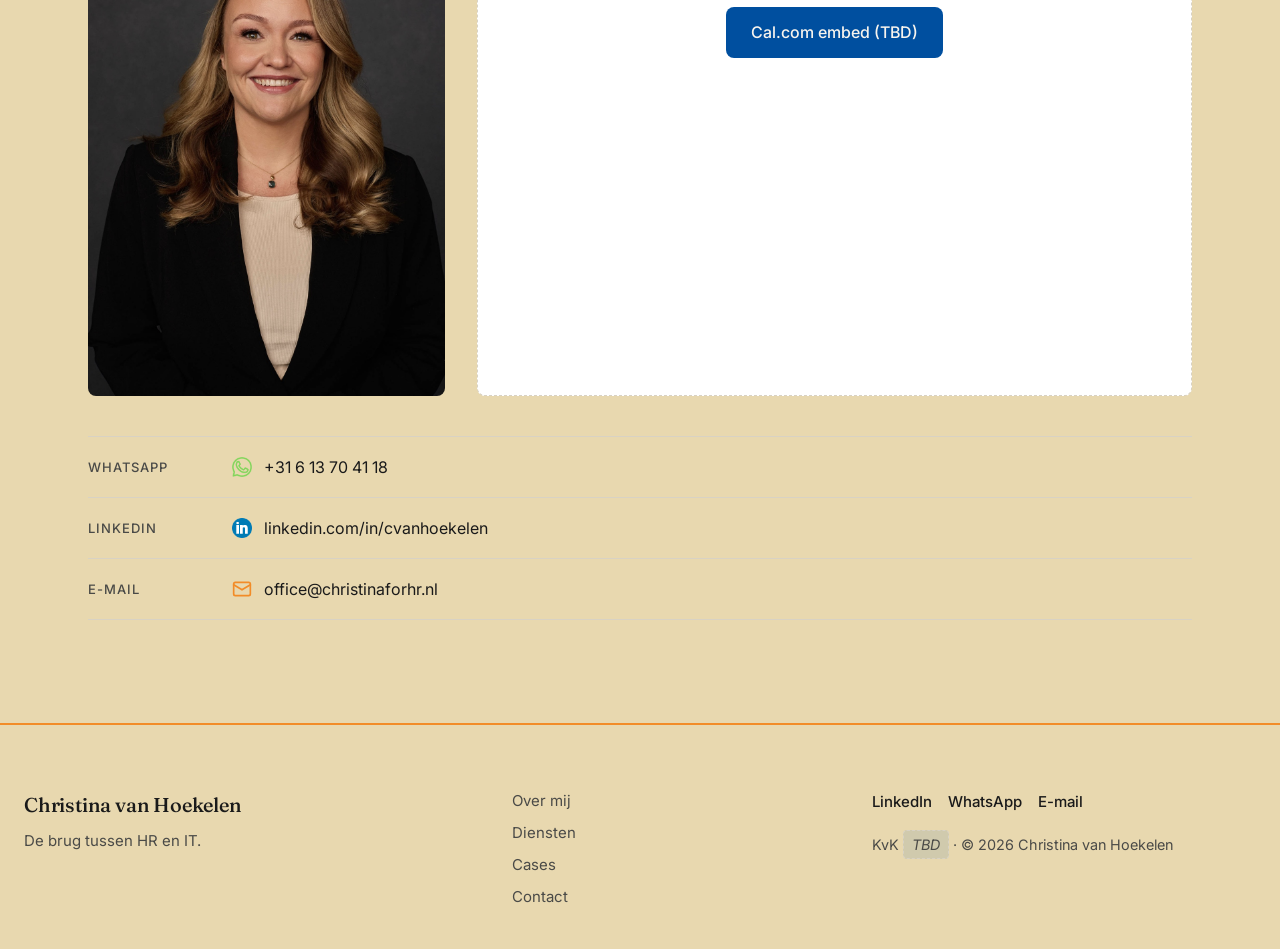
==== commit b15de6e5: "Apply Christina4HR brand colors and new photography - Accent palette from Christina4HR_Personal_Bran" ====
--- a/index.html
+++ b/index.html
@@ -23,7 +23,7 @@
     <link rel="stylesheet" href="CSS/bottom-banner.css">
     <link rel="stylesheet" href="CSS/theme-toggle.css">
 
-    <link rel="icon" href="Images/WhatsApp Image 2024-04-15 at 12.33.25.jpeg" type="image/jpeg">
+    <link rel="icon" href="Images/favicon.jpg" type="image/jpeg">
 
     <script>
       (function () {
@@ -79,8 +79,7 @@
             </div>
           </div>
           <div class="hero-image">
-            <!-- TBD: vervang door environmental shot (whiteboard / laptop / workshop) i.p.v. studio portret -->
-            <img src="Images/Christina_van_Hoekelen_HRTech_Review.png" alt="Christina van Hoekelen" class="hero-portrait">
+            <img src="Images/christina-hero.jpg" alt="Christina van Hoekelen" class="hero-portrait">
           </div>
         </div>
 
@@ -126,6 +125,9 @@
             <p class="lead">De afgelopen 10 jaar stonden in het teken van het standaardiseren van HR-systemen. De volgende fase vraagt iemand die beide talen spreekt: HR én IT.</p>
             <p>Ik ben Christina, <span id="age">36</span> jaar, en heb 15 jaar in het HR-vak gewerkt. De laatste vijf jaar als freelancer. Mijn specialisatie: organisaties helpen om HR-systemen niet alleen technisch goed te implementeren, maar ze ook echt te laten werken voor de mensen die ermee moeten werken. Momenteel werk ik bij Technische Unie als Business Process Architect.</p>
           </div>
+          <div class="over-mij-photo">
+            <img src="Images/christina-overmij.jpg" alt="Christina van Hoekelen">
+          </div>
         </div>
       </section>
       <!-- end of Over mij -->
@@ -473,6 +475,9 @@
           </header>
 
           <div class="contact-primary">
+            <div class="contact-photo">
+              <img src="Images/christina-contact.jpg" alt="Christina van Hoekelen">
+            </div>
             <!-- TBD: vervang door werkelijke Cal.com embed iframe of inline widget -->
             <div class="cal-embed-placeholder">
               <p class="cal-embed-title">Plan direct een kennismaking</p>
--- a/CSS/general.css
+++ b/CSS/general.css
@@ -4,11 +4,11 @@
   --surface: #FFFFFF;
   --ink: #1A1A1A;
   --ink-muted: #4A4A47;
-  --accent: #FFA500;
-  --accent-soft: rgba(255, 165, 0, 0.14);
-  --accent-contrast: #26200F;
-  --accent-orange: #FFA500;
-  --accent-orange-soft: rgba(255, 165, 0, 0.14);
+  --accent: #004F9F;
+  --accent-soft: rgba(0, 79, 159, 0.10);
+  --accent-contrast: #F7F4EE;
+  --accent-orange: #F28C28;
+  --accent-orange-soft: rgba(242, 140, 40, 0.14);
   --rule: #D8D2C4;
 
   --font-display: "Fraunces", Georgia, "Times New Roman", serif;
@@ -57,11 +57,11 @@
     --surface: #625038;
     --ink: #F5F0E5;
     --ink-muted: #D8CBB0;
-    --accent: #7FB39A;
-    --accent-soft: rgba(127, 179, 154, 0.14);
+    --accent: #00AEEF;
+    --accent-soft: rgba(0, 174, 239, 0.16);
     --accent-contrast: #26200F;
-    --accent-orange: #FFA500;
-    --accent-orange-soft: rgba(255, 165, 0, 0.18);
+    --accent-orange: #F28C28;
+    --accent-orange-soft: rgba(242, 140, 40, 0.18);
     --rule: #6E5B3F;
   }
 }
@@ -72,10 +72,10 @@
   --surface: #625038;
   --ink: #F5F0E5;
   --ink-muted: #D8CBB0;
-  --accent: #FFA500;
-  --accent-soft: rgba(255, 165, 0, 0.16);
+  --accent: #00AEEF;
+  --accent-soft: rgba(0, 174, 239, 0.16);
   --accent-contrast: #26200F;
-  --accent-orange: #FFA500;
+  --accent-orange: #F28C28;
   --accent-orange-soft: rgba(255, 165, 0, 0.18);
   --rule: #6E5B3F;
 }
--- a/CSS/overmij.css
+++ b/CSS/overmij.css
@@ -4,8 +4,28 @@
 
 .over-mij-grid {
   display: grid;
-  grid-template-columns: 1fr;
-  gap: var(--space-6);
+  grid-template-columns: 1.4fr 1fr;
+  gap: clamp(var(--space-6), 5vw, var(--space-9));
+  align-items: center;
+}
+
+.over-mij-photo img {
+  width: 100%;
+  height: auto;
+  aspect-ratio: 4 / 5;
+  object-fit: cover;
+  border-radius: var(--radius-lg);
+  filter: saturate(0.92);
+}
+
+@media (max-width: 768px) {
+  .over-mij-grid {
+    grid-template-columns: 1fr;
+  }
+
+  .over-mij-photo {
+    max-width: 24rem;
+  }
 }
 
 .over-mij-text {
--- a/CSS/contact.css
+++ b/CSS/contact.css
@@ -1,5 +1,28 @@
 .contact-primary {
   margin-bottom: var(--space-7);
+  display: grid;
+  grid-template-columns: 1fr 2fr;
+  gap: var(--space-6);
+  align-items: stretch;
+}
+
+.contact-photo img {
+  width: 100%;
+  height: 100%;
+  object-fit: cover;
+  border-radius: var(--radius-md);
+  filter: saturate(0.92);
+}
+
+@media (max-width: 768px) {
+  .contact-primary {
+    grid-template-columns: 1fr;
+  }
+
+  .contact-photo {
+    max-width: 20rem;
+    margin-inline: auto;
+  }
 }
 
 .cal-embed-placeholder {
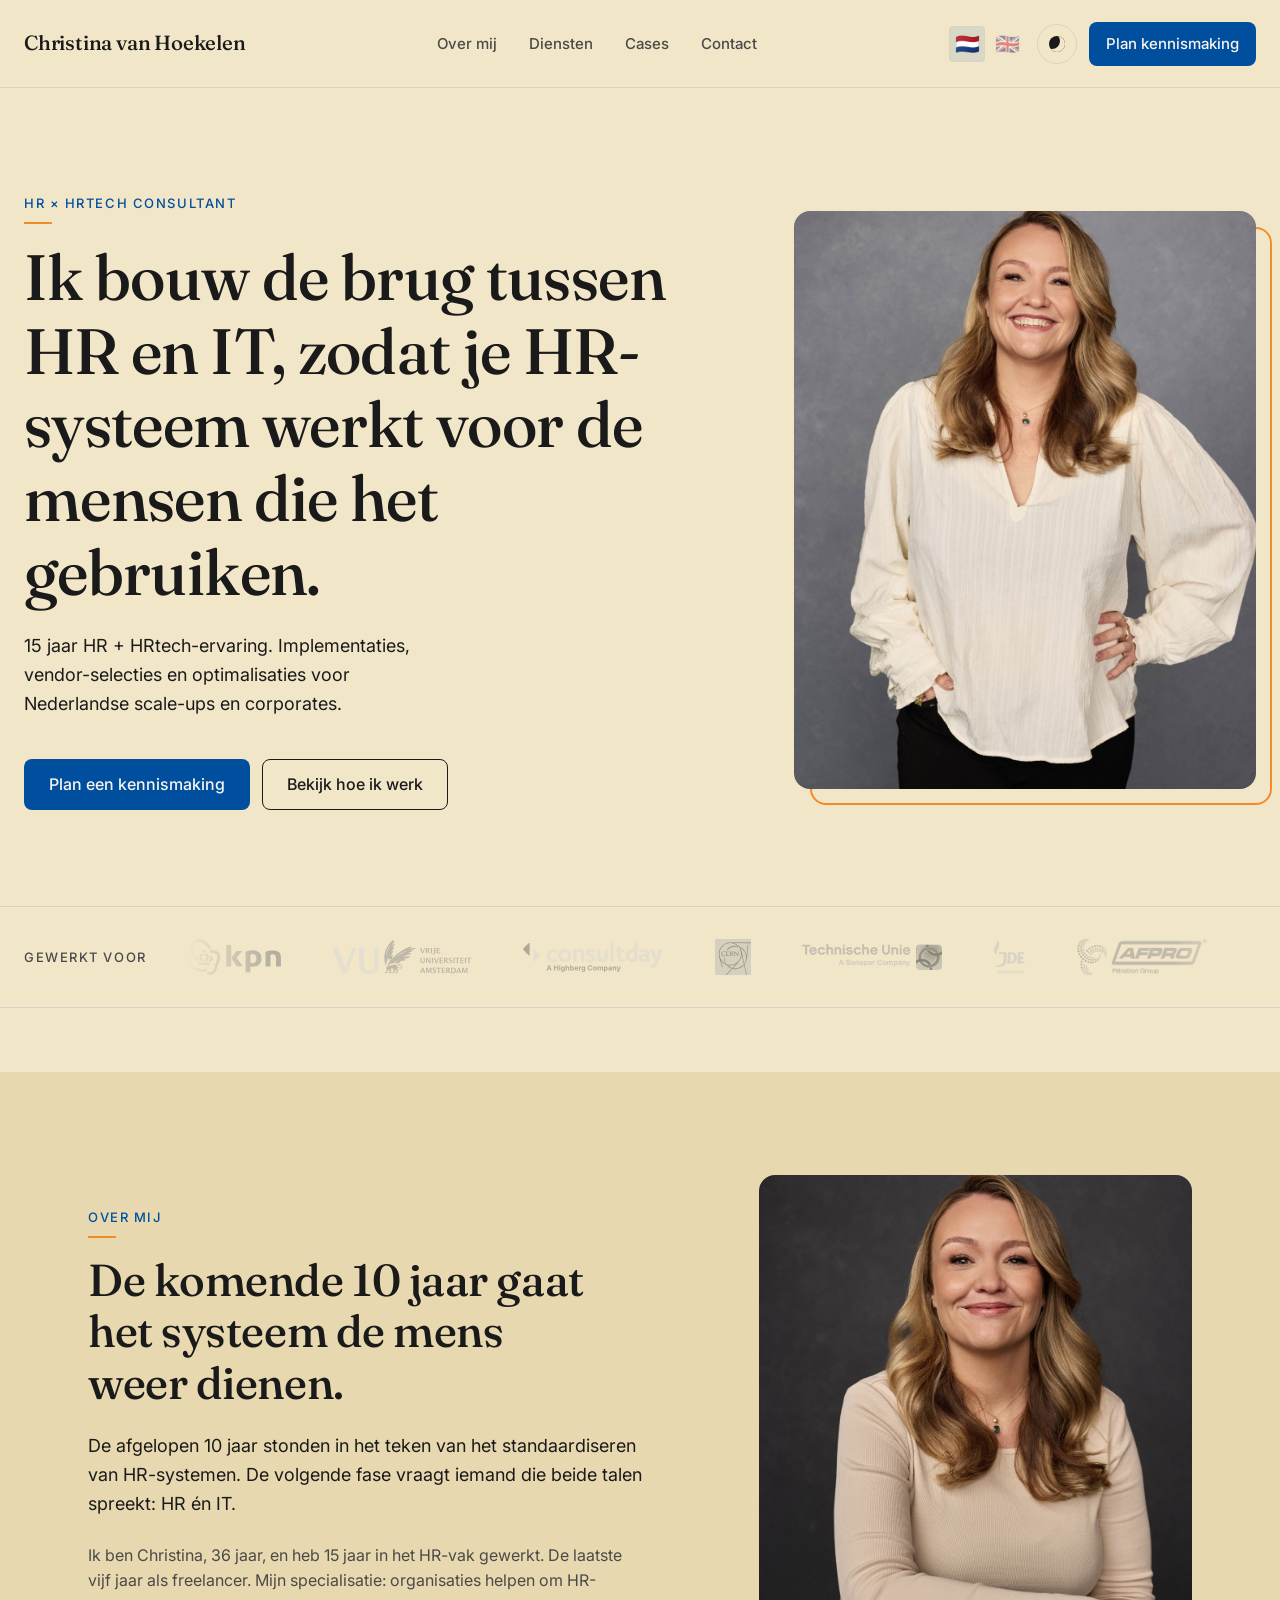
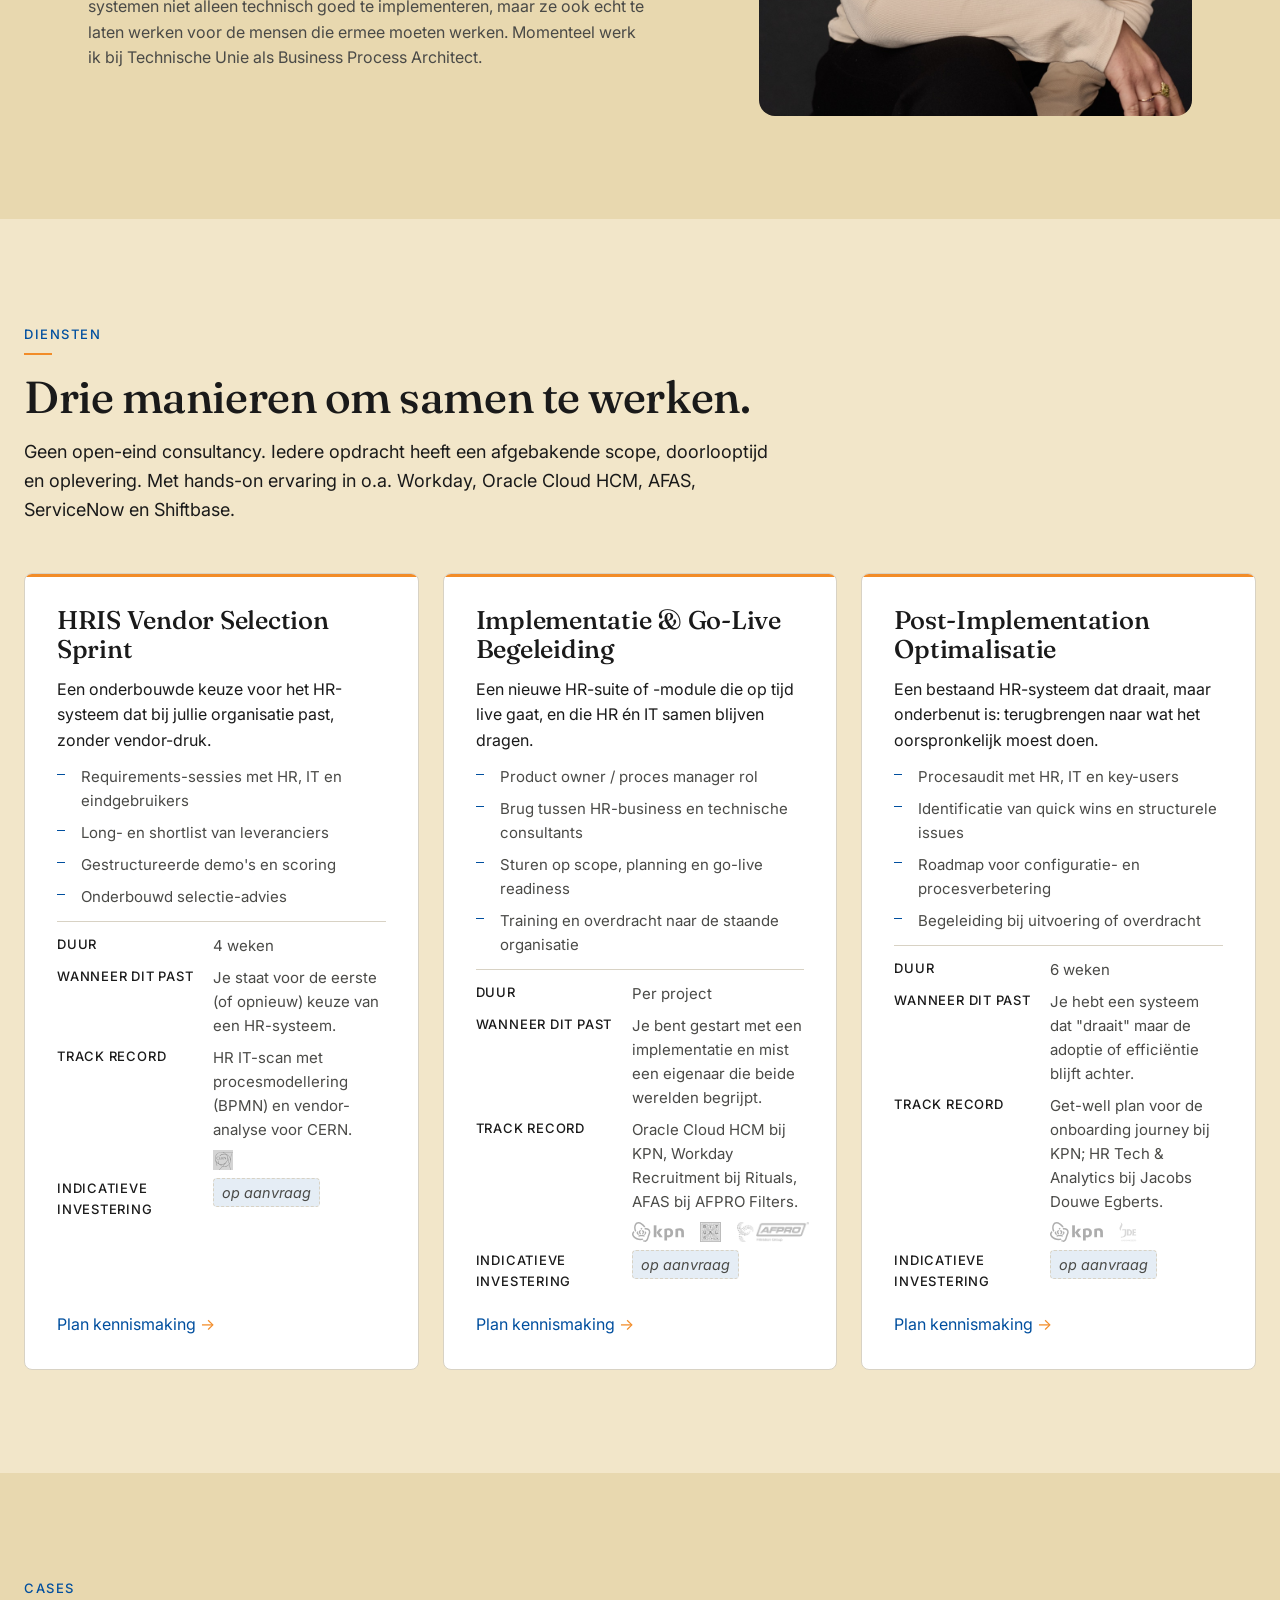
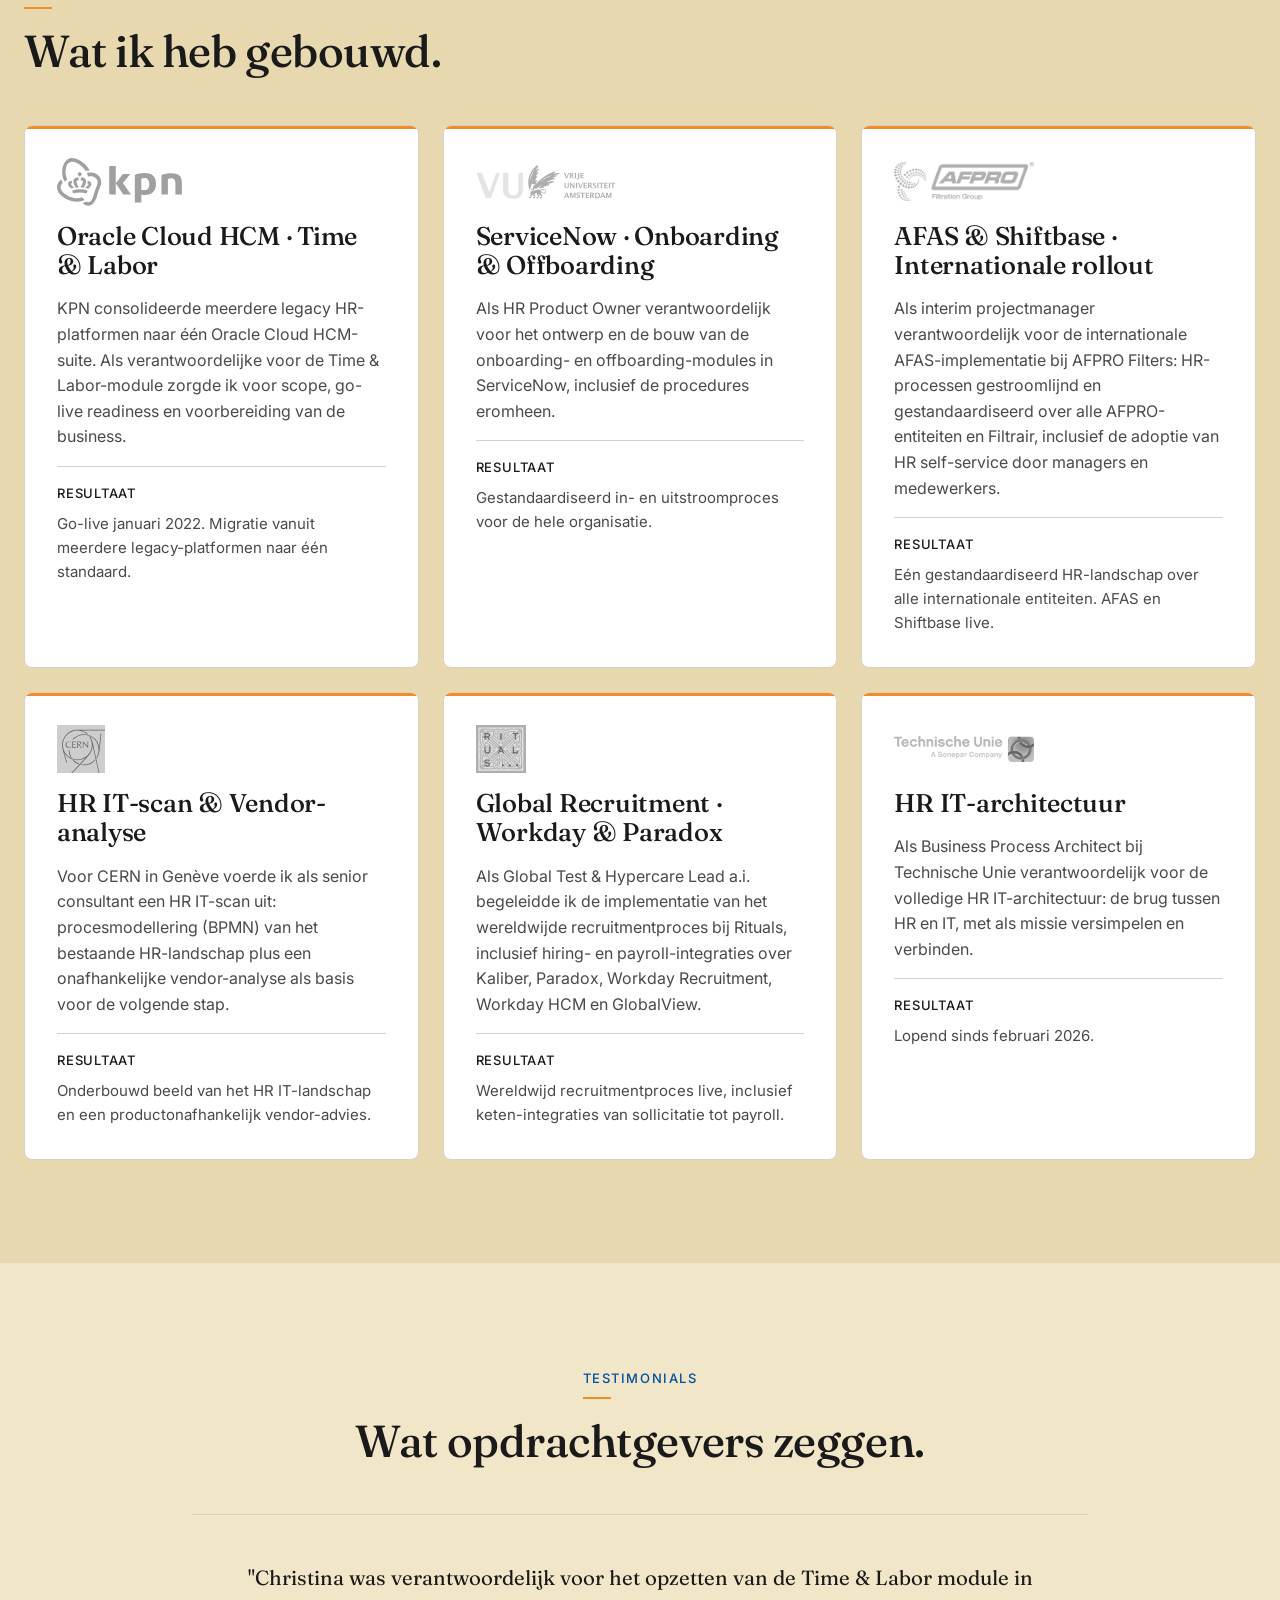
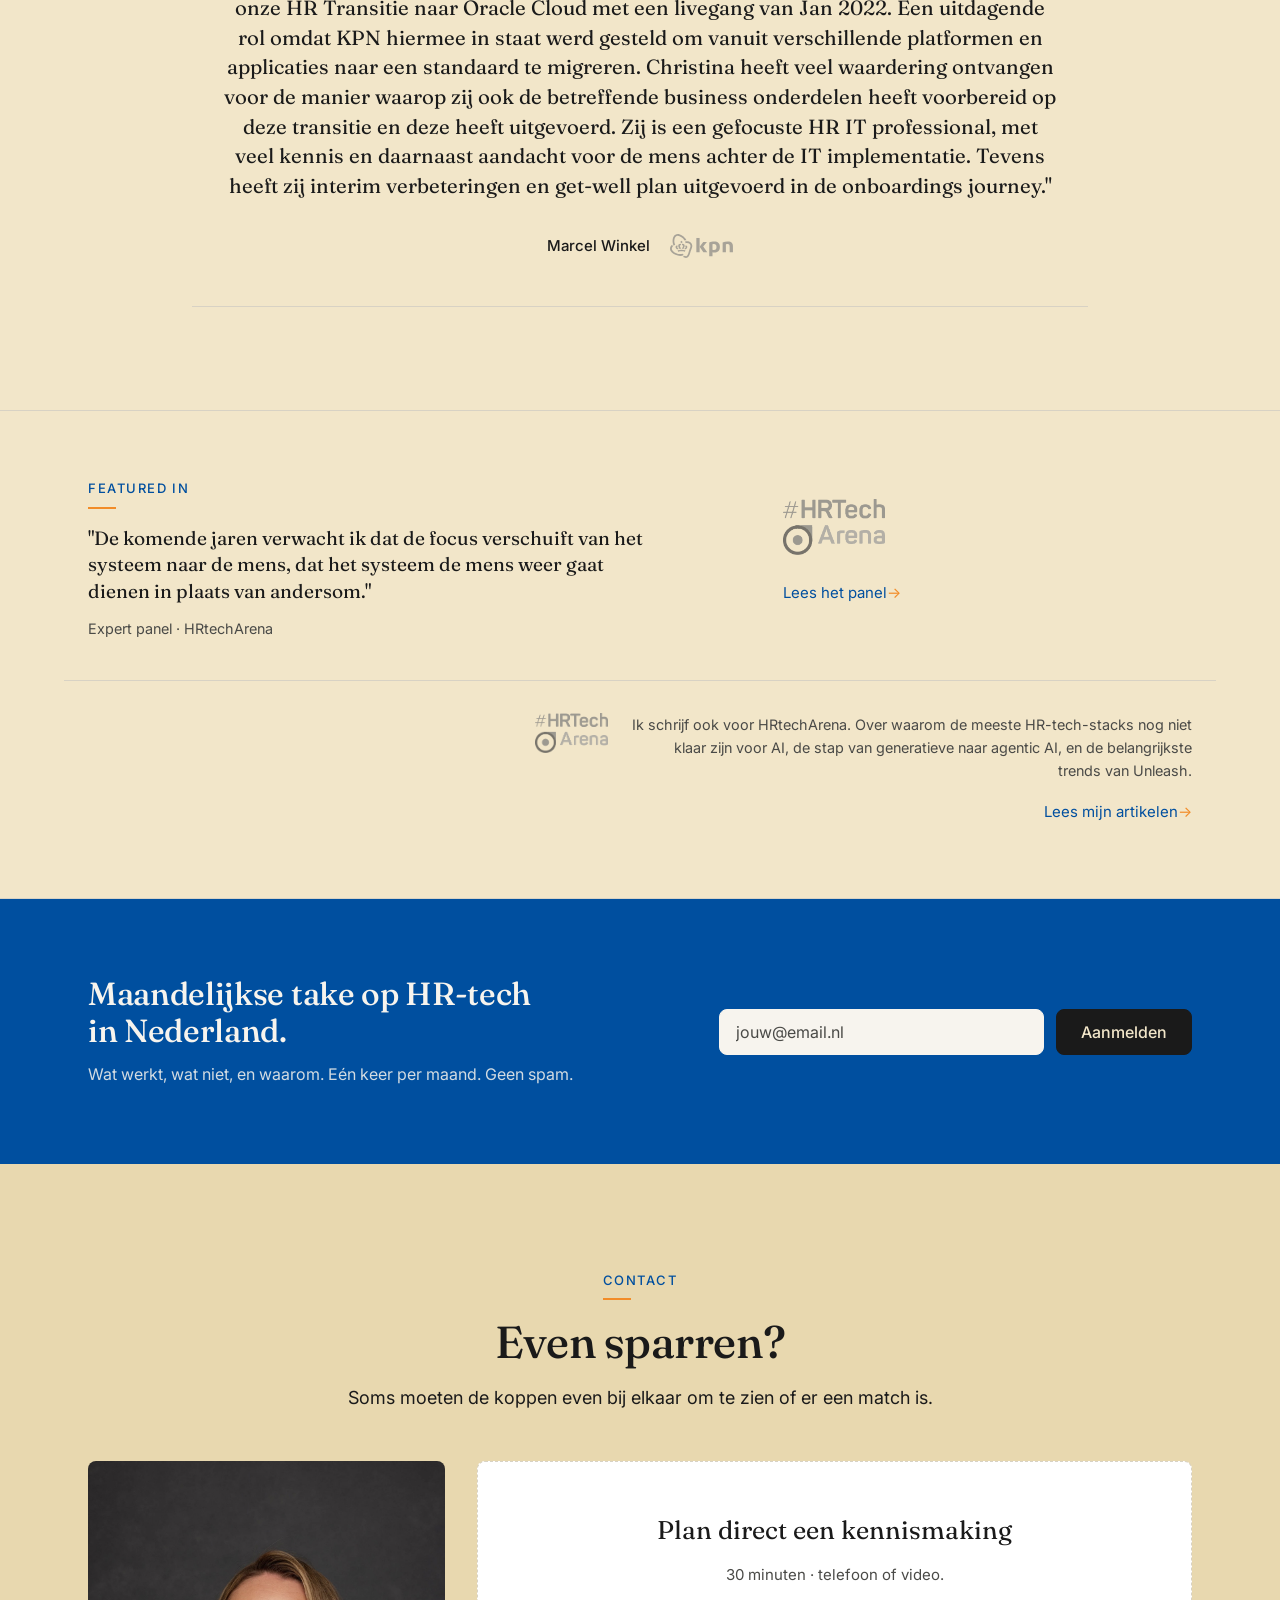
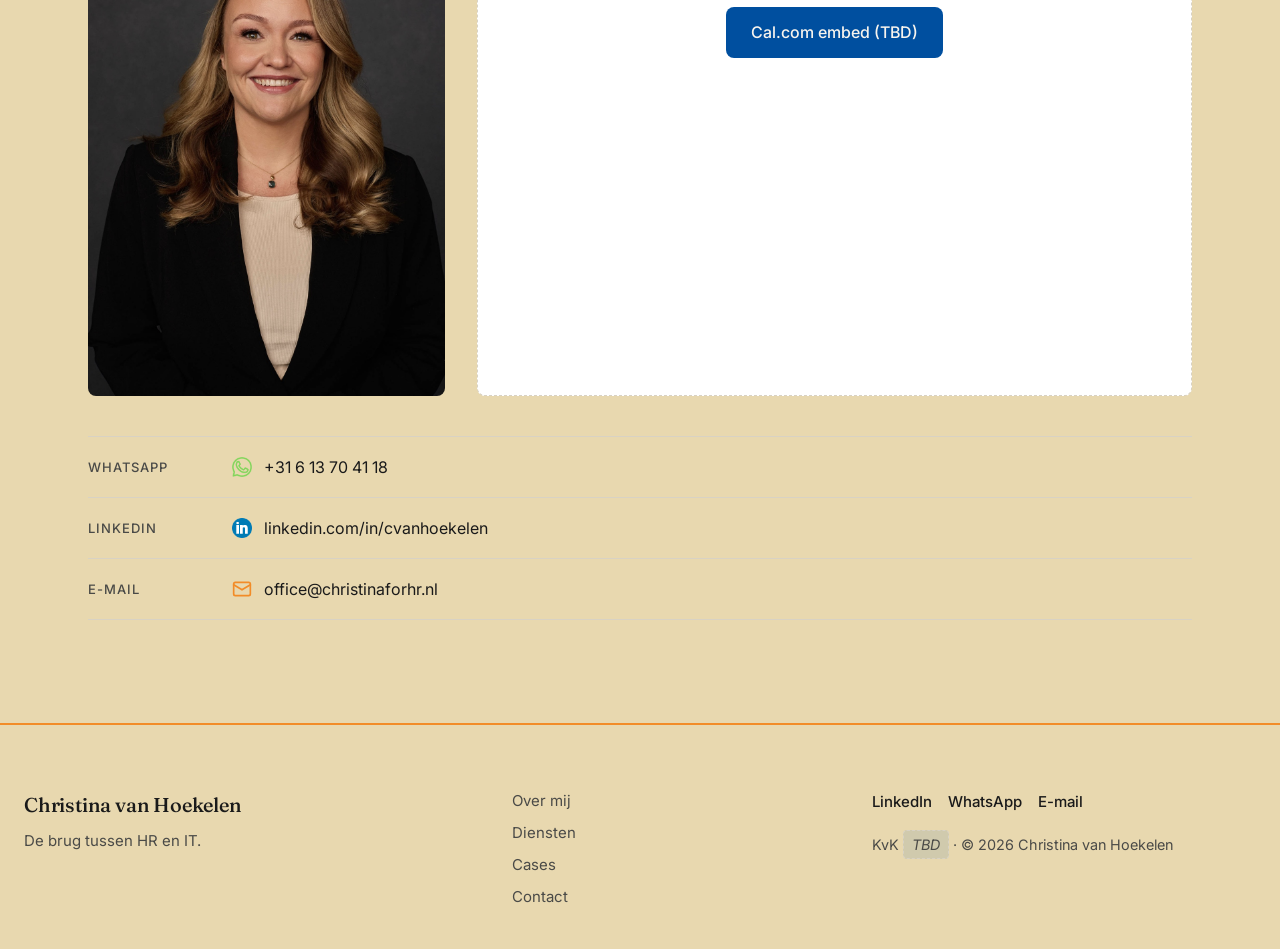
==== commit 3ed3999d: "Add vanilla NL/EN i18n with flag toggle - Javascript/i18n.js: complete NL and EN dictionaries (~100 " ====
--- a/index.html
+++ b/index.html
@@ -44,18 +44,22 @@
         <a class="wordmark" href="index.html">Christina van Hoekelen</a>
 
         <nav class="primary-nav" aria-label="Hoofdmenu">
-          <a href="#over-mij">Over mij</a>
-          <a href="#diensten">Diensten</a>
-          <a href="#cases">Cases</a>
-          <a href="#contact">Contact</a>
+          <a href="#over-mij" data-i18n="nav.about">Over mij</a>
+          <a href="#diensten" data-i18n="nav.services">Diensten</a>
+          <a href="#cases" data-i18n="nav.cases">Cases</a>
+          <a href="#contact" data-i18n="nav.contact">Contact</a>
         </nav>
 
         <div class="header-actions">
+          <div class="lang-toggle" role="group" aria-label="Taal / Language">
+            <button type="button" data-lang="nl" aria-label="Nederlands" aria-pressed="true">🇳🇱</button>
+            <button type="button" data-lang="en" aria-label="English" aria-pressed="false">🇬🇧</button>
+          </div>
           <button type="button" class="theme-toggle" aria-label="Wissel thema" aria-pressed="false">
             <span class="theme-toggle-icon" aria-hidden="true"></span>
           </button>
           <!-- TBD: vervang href door Cal.com / Calendly URL -->
-          <a class="btn btn-primary header-cta" href="#contact">Plan kennismaking</a>
+          <a class="btn btn-primary header-cta" href="#contact" data-i18n="header.cta">Plan kennismaking</a>
         </div>
       </div>
     </header>
@@ -69,13 +73,13 @@
       <section id="hero" class="hero">
         <div class="container-wide hero-grid">
           <div class="hero-copy">
-            <p class="eyebrow">HR × HRtech consultant</p>
-            <h1>Ik bouw de brug tussen HR en IT, zodat je HR-systeem werkt voor de mensen die het gebruiken.</h1>
-            <p class="lead">15 jaar HR + HRtech-ervaring. Implementaties, vendor-selecties en optimalisaties voor Nederlandse scale-ups en corporates.</p>
+            <p class="eyebrow" data-i18n="hero.eyebrow">HR × HRtech consultant</p>
+            <h1 data-i18n="hero.title">Ik bouw de brug tussen HR en IT, zodat je HR-systeem werkt voor de mensen die het gebruiken.</h1>
+            <p class="lead" data-i18n="hero.lead">15 jaar HR + HRtech-ervaring. Implementaties, vendor-selecties en optimalisaties voor Nederlandse scale-ups en corporates.</p>
             <div class="hero-ctas">
               <!-- TBD: Cal.com / Calendly URL -->
-              <a class="btn btn-primary" href="#contact">Plan een kennismaking</a>
-              <a class="btn btn-secondary" href="#diensten">Bekijk hoe ik werk</a>
+              <a class="btn btn-primary" href="#contact" data-i18n="hero.cta1">Plan een kennismaking</a>
+              <a class="btn btn-secondary" href="#diensten" data-i18n="hero.cta2">Bekijk hoe ik werk</a>
             </div>
           </div>
           <div class="hero-image">
@@ -85,7 +89,7 @@
 
         <!-- Gewerkt voor -->
         <div class="container-wide logo-strip">
-          <p class="logo-strip-label">Gewerkt voor</p>
+          <p class="logo-strip-label" data-i18n="hero.logolabel">Gewerkt voor</p>
           <div class="logo-strip-viewport">
             <ul class="logo-strip-list">
               <li><img src="Images/KPN_logo_2023.svg" alt="KPN"></li>
@@ -120,10 +124,10 @@
       <section id="over-mij" class="over-mij section section-alt">
         <div class="container over-mij-grid">
           <div class="over-mij-text">
-            <p class="eyebrow">Over mij</p>
-            <h2>De komende 10 jaar gaat het systeem de mens weer dienen.</h2>
-            <p class="lead">De afgelopen 10 jaar stonden in het teken van het standaardiseren van HR-systemen. De volgende fase vraagt iemand die beide talen spreekt: HR én IT.</p>
-            <p>Ik ben Christina, <span id="age">36</span> jaar, en heb 15 jaar in het HR-vak gewerkt. De laatste vijf jaar als freelancer. Mijn specialisatie: organisaties helpen om HR-systemen niet alleen technisch goed te implementeren, maar ze ook echt te laten werken voor de mensen die ermee moeten werken. Momenteel werk ik bij Technische Unie als Business Process Architect.</p>
+            <p class="eyebrow" data-i18n="about.eyebrow">Over mij</p>
+            <h2 data-i18n="about.title">De komende 10 jaar gaat het systeem de mens weer dienen.</h2>
+            <p class="lead" data-i18n="about.lead">De afgelopen 10 jaar stonden in het teken van het standaardiseren van HR-systemen. De volgende fase vraagt iemand die beide talen spreekt: HR én IT.</p>
+            <p data-i18n="about.body">Ik ben Christina, <span id="age">36</span> jaar, en heb 15 jaar in het HR-vak gewerkt. De laatste vijf jaar als freelancer. Mijn specialisatie: organisaties helpen om HR-systemen niet alleen technisch goed te implementeren, maar ze ook echt te laten werken voor de mensen die ermee moeten werken. Momenteel werk ik bij Technische Unie als Business Process Architect.</p>
           </div>
           <div class="over-mij-photo">
             <img src="Images/christina-overmij.jpg" alt="Christina van Hoekelen">
@@ -136,70 +140,70 @@
       <section id="diensten" class="diensten section">
         <div class="container-wide">
           <header class="section-header">
-            <p class="eyebrow">Diensten</p>
-            <h2>Drie manieren om samen te werken.</h2>
-            <p class="lead">Geen open-eind consultancy. Iedere opdracht heeft een afgebakende scope, doorlooptijd en oplevering. Met hands-on ervaring in o.a. Workday, Oracle Cloud HCM, AFAS, ServiceNow en Shiftbase.</p>
+            <p class="eyebrow" data-i18n="services.eyebrow">Diensten</p>
+            <h2 data-i18n="services.title">Drie manieren om samen te werken.</h2>
+            <p class="lead" data-i18n="services.lead">Geen open-eind consultancy. Iedere opdracht heeft een afgebakende scope, doorlooptijd en oplevering. Met hands-on ervaring in o.a. Workday, Oracle Cloud HCM, AFAS, ServiceNow en Shiftbase.</p>
           </header>
 
           <div class="diensten-grid">
 
             <article class="dienst-card">
-              <h3 class="dienst-name">HRIS Vendor Selection Sprint</h3>
-              <p class="dienst-outcome">Een onderbouwde keuze voor het HR-systeem dat bij jullie organisatie past, zonder vendor-druk.</p>
+              <h3 class="dienst-name" data-i18n="services.1.name">HRIS Vendor Selection Sprint</h3>
+              <p class="dienst-outcome" data-i18n="services.1.outcome">Een onderbouwde keuze voor het HR-systeem dat bij jullie organisatie past, zonder vendor-druk.</p>
               <ul class="dienst-scope">
-                <li>Requirements-sessies met HR, IT en eindgebruikers</li>
-                <li>Long- en shortlist van leveranciers</li>
-                <li>Gestructureerde demo's en scoring</li>
-                <li>Onderbouwd selectie-advies</li>
+                <li data-i18n="services.1.scope1">Requirements-sessies met HR, IT en eindgebruikers</li>
+                <li data-i18n="services.1.scope2">Long- en shortlist van leveranciers</li>
+                <li data-i18n="services.1.scope3">Gestructureerde demo's en scoring</li>
+                <li data-i18n="services.1.scope4">Onderbouwd selectie-advies</li>
               </ul>
               <dl class="dienst-meta">
                 <div>
-                  <dt>Duur</dt>
-                  <dd>4 weken</dd>
-                </div>
-                <div>
-                  <dt>Wanneer dit past</dt>
-                  <dd>Je staat voor de eerste (of opnieuw) keuze van een HR-systeem.</dd>
-                </div>
-                <div>
-                  <dt>Track record</dt>
+                  <dt data-i18n="services.meta.duration">Duur</dt>
+                  <dd data-i18n="services.1.duration">4 weken</dd>
+                </div>
+                <div>
+                  <dt data-i18n="services.meta.fit">Wanneer dit past</dt>
+                  <dd data-i18n="services.1.fit">Je staat voor de eerste (of opnieuw) keuze van een HR-systeem.</dd>
+                </div>
+                <div>
+                  <dt data-i18n="services.meta.track">Track record</dt>
                   <dd>
-                    HR IT-scan met procesmodellering (BPMN) en vendor-analyse voor CERN.
+                    <span data-i18n="services.1.track">HR IT-scan met procesmodellering (BPMN) en vendor-analyse voor CERN.</span>
                     <span class="dienst-track-logos">
                       <img src="Images/CERN_logo.svg" alt="CERN">
                     </span>
                   </dd>
                 </div>
                 <div>
-                  <dt>Indicatieve investering</dt>
-                  <dd><!-- TBD: Christina to confirm price range --><span class="tbd">op aanvraag</span></dd>
-                </div>
-              </dl>
-              <a class="btn-ghost" href="#contact">Plan kennismaking</a>
+                  <dt data-i18n="services.meta.invest">Indicatieve investering</dt>
+                  <dd><!-- TBD: Christina to confirm price range --><span class="tbd" data-i18n="services.tbdprice">op aanvraag</span></dd>
+                </div>
+              </dl>
+              <a class="btn-ghost" href="#contact" data-i18n="services.cta">Plan kennismaking</a>
             </article>
 
             <article class="dienst-card">
-              <h3 class="dienst-name">Implementatie &amp; Go-Live Begeleiding</h3>
-              <p class="dienst-outcome">Een nieuwe HR-suite of -module die op tijd live gaat, en die HR én IT samen blijven dragen.</p>
+              <h3 class="dienst-name" data-i18n="services.2.name">Implementatie &amp; Go-Live Begeleiding</h3>
+              <p class="dienst-outcome" data-i18n="services.2.outcome">Een nieuwe HR-suite of -module die op tijd live gaat, en die HR én IT samen blijven dragen.</p>
               <ul class="dienst-scope">
-                <li>Product owner / proces manager rol</li>
-                <li>Brug tussen HR-business en technische consultants</li>
-                <li>Sturen op scope, planning en go-live readiness</li>
-                <li>Training en overdracht naar de staande organisatie</li>
+                <li data-i18n="services.2.scope1">Product owner / proces manager rol</li>
+                <li data-i18n="services.2.scope2">Brug tussen HR-business en technische consultants</li>
+                <li data-i18n="services.2.scope3">Sturen op scope, planning en go-live readiness</li>
+                <li data-i18n="services.2.scope4">Training en overdracht naar de staande organisatie</li>
               </ul>
               <dl class="dienst-meta">
                 <div>
-                  <dt>Duur</dt>
-                  <dd>Per project</dd>
-                </div>
-                <div>
-                  <dt>Wanneer dit past</dt>
-                  <dd>Je bent gestart met een implementatie en mist een eigenaar die beide werelden begrijpt.</dd>
-                </div>
-                <div>
-                  <dt>Track record</dt>
+                  <dt data-i18n="services.meta.duration">Duur</dt>
+                  <dd data-i18n="services.2.duration">Per project</dd>
+                </div>
+                <div>
+                  <dt data-i18n="services.meta.fit">Wanneer dit past</dt>
+                  <dd data-i18n="services.2.fit">Je bent gestart met een implementatie en mist een eigenaar die beide werelden begrijpt.</dd>
+                </div>
+                <div>
+                  <dt data-i18n="services.meta.track">Track record</dt>
                   <dd>
-                    Oracle Cloud HCM bij KPN, Workday Recruitment bij Rituals, AFAS bij AFPRO Filters.
+                    <span data-i18n="services.2.track">Oracle Cloud HCM bij KPN, Workday Recruitment bij Rituals, AFAS bij AFPRO Filters.</span>
                     <span class="dienst-track-logos">
                       <img src="Images/KPN_logo_2023.svg" alt="KPN">
                       <img src="Images/Rituals_logo.png" alt="Rituals">
@@ -208,35 +212,35 @@
                   </dd>
                 </div>
                 <div>
-                  <dt>Indicatieve investering</dt>
-                  <dd><!-- TBD: Christina to confirm price range --><span class="tbd">op aanvraag</span></dd>
-                </div>
-              </dl>
-              <a class="btn-ghost" href="#contact">Plan kennismaking</a>
+                  <dt data-i18n="services.meta.invest">Indicatieve investering</dt>
+                  <dd><!-- TBD: Christina to confirm price range --><span class="tbd" data-i18n="services.tbdprice">op aanvraag</span></dd>
+                </div>
+              </dl>
+              <a class="btn-ghost" href="#contact" data-i18n="services.cta">Plan kennismaking</a>
             </article>
 
             <article class="dienst-card">
-              <h3 class="dienst-name">Post-Implementation Optimalisatie</h3>
-              <p class="dienst-outcome">Een bestaand HR-systeem dat draait, maar onderbenut is: terugbrengen naar wat het oorspronkelijk moest doen.</p>
+              <h3 class="dienst-name" data-i18n="services.3.name">Post-Implementation Optimalisatie</h3>
+              <p class="dienst-outcome" data-i18n="services.3.outcome">Een bestaand HR-systeem dat draait, maar onderbenut is: terugbrengen naar wat het oorspronkelijk moest doen.</p>
               <ul class="dienst-scope">
-                <li>Procesaudit met HR, IT en key-users</li>
-                <li>Identificatie van quick wins en structurele issues</li>
-                <li>Roadmap voor configuratie- en procesverbetering</li>
-                <li>Begeleiding bij uitvoering of overdracht</li>
+                <li data-i18n="services.3.scope1">Procesaudit met HR, IT en key-users</li>
+                <li data-i18n="services.3.scope2">Identificatie van quick wins en structurele issues</li>
+                <li data-i18n="services.3.scope3">Roadmap voor configuratie- en procesverbetering</li>
+                <li data-i18n="services.3.scope4">Begeleiding bij uitvoering of overdracht</li>
               </ul>
               <dl class="dienst-meta">
                 <div>
-                  <dt>Duur</dt>
-                  <dd>6 weken</dd>
-                </div>
-                <div>
-                  <dt>Wanneer dit past</dt>
-                  <dd>Je hebt een systeem dat &quot;draait&quot; maar de adoptie of efficiëntie blijft achter.</dd>
-                </div>
-                <div>
-                  <dt>Track record</dt>
+                  <dt data-i18n="services.meta.duration">Duur</dt>
+                  <dd data-i18n="services.3.duration">6 weken</dd>
+                </div>
+                <div>
+                  <dt data-i18n="services.meta.fit">Wanneer dit past</dt>
+                  <dd data-i18n="services.3.fit">Je hebt een systeem dat &quot;draait&quot; maar de adoptie of efficiëntie blijft achter.</dd>
+                </div>
+                <div>
+                  <dt data-i18n="services.meta.track">Track record</dt>
                   <dd>
-                    Get-well plan voor de onboarding journey bij KPN; HR Tech &amp; Analytics bij Jacobs Douwe Egberts.
+                    <span data-i18n="services.3.track">Get-well plan voor de onboarding journey bij KPN; HR Tech &amp; Analytics bij Jacobs Douwe Egberts.</span>
                     <span class="dienst-track-logos">
                       <img src="Images/KPN_logo_2023.svg" alt="KPN">
                       <img src="Images/JDE_logo.svg" alt="Jacobs Douwe Egberts">
@@ -244,11 +248,11 @@
                   </dd>
                 </div>
                 <div>
-                  <dt>Indicatieve investering</dt>
-                  <dd><!-- TBD: Christina to confirm price range --><span class="tbd">op aanvraag</span></dd>
-                </div>
-              </dl>
-              <a class="btn-ghost" href="#contact">Plan kennismaking</a>
+                  <dt data-i18n="services.meta.invest">Indicatieve investering</dt>
+                  <dd><!-- TBD: Christina to confirm price range --><span class="tbd" data-i18n="services.tbdprice">op aanvraag</span></dd>
+                </div>
+              </dl>
+              <a class="btn-ghost" href="#contact" data-i18n="services.cta">Plan kennismaking</a>
             </article>
 
           </div>
@@ -260,8 +264,8 @@
       <section id="cases" class="cases section section-alt">
         <div class="container-wide">
           <header class="section-header">
-            <p class="eyebrow">Cases</p>
-            <h2>Wat ik heb gebouwd.</h2>
+            <p class="eyebrow" data-i18n="cases.eyebrow">Cases</p>
+            <h2 data-i18n="cases.title">Wat ik heb gebouwd.</h2>
           </header>
 
           <div class="cases-grid">
@@ -270,12 +274,12 @@
               <div class="case-logo">
                 <img src="Images/KPN_logo_2023.svg" alt="KPN">
               </div>
-              <h3 class="case-title">Oracle Cloud HCM · Time &amp; Labor</h3>
-              <p class="case-context">KPN consolideerde meerdere legacy HR-platformen naar één Oracle Cloud HCM-suite. Als verantwoordelijke voor de Time &amp; Labor-module zorgde ik voor scope, go-live readiness en voorbereiding van de business.</p>
+              <h3 class="case-title" data-i18n="cases.1.title">Oracle Cloud HCM · Time &amp; Labor</h3>
+              <p class="case-context" data-i18n="cases.1.context">KPN consolideerde meerdere legacy HR-platformen naar één Oracle Cloud HCM-suite. Als verantwoordelijke voor de Time &amp; Labor-module zorgde ik voor scope, go-live readiness en voorbereiding van de business.</p>
               <dl class="case-outcome">
-                <dt>Resultaat</dt>
+                <dt data-i18n="cases.result">Resultaat</dt>
                 <!-- TBD: Christina to verify numbers (aantal platformen, aantal medewerkers, etc.) -->
-                <dd>Go-live januari 2022. Migratie vanuit meerdere legacy-platformen naar één standaard.</dd>
+                <dd data-i18n="cases.1.result">Go-live januari 2022. Migratie vanuit meerdere legacy-platformen naar één standaard.</dd>
               </dl>
             </article>
 
@@ -283,12 +287,12 @@
               <div class="case-logo">
                 <img src="Images/VU_logo_official.svg" alt="Vrije Universiteit Amsterdam">
               </div>
-              <h3 class="case-title">ServiceNow · Onboarding &amp; Offboarding</h3>
-              <p class="case-context">Als HR Product Owner verantwoordelijk voor het ontwerp en de bouw van de onboarding- en offboarding-modules in ServiceNow, inclusief de procedures eromheen.</p>
+              <h3 class="case-title" data-i18n="cases.2.title">ServiceNow · Onboarding &amp; Offboarding</h3>
+              <p class="case-context" data-i18n="cases.2.context">Als HR Product Owner verantwoordelijk voor het ontwerp en de bouw van de onboarding- en offboarding-modules in ServiceNow, inclusief de procedures eromheen.</p>
               <dl class="case-outcome">
-                <dt>Resultaat</dt>
+                <dt data-i18n="cases.result">Resultaat</dt>
                 <!-- TBD: Christina to verify numbers (aantal nieuwe medewerkers per jaar, reductie doorlooptijd, etc.) -->
-                <dd>Gestandaardiseerd in- en uitstroomproces voor de hele organisatie.</dd>
+                <dd data-i18n="cases.2.result">Gestandaardiseerd in- en uitstroomproces voor de hele organisatie.</dd>
               </dl>
             </article>
 
@@ -296,11 +300,11 @@
               <div class="case-logo">
                 <img src="Images/AFPRO_logo.png" alt="AFPRO Filters">
               </div>
-              <h3 class="case-title">AFAS &amp; Shiftbase · Internationale rollout</h3>
-              <p class="case-context">Als interim projectmanager verantwoordelijk voor de internationale AFAS-implementatie bij AFPRO Filters: HR-processen gestroomlijnd en gestandaardiseerd over alle AFPRO-entiteiten en Filtrair, inclusief de adoptie van HR self-service door managers en medewerkers.</p>
+              <h3 class="case-title" data-i18n="cases.3.title">AFAS &amp; Shiftbase · Internationale rollout</h3>
+              <p class="case-context" data-i18n="cases.3.context">Als interim projectmanager verantwoordelijk voor de internationale AFAS-implementatie bij AFPRO Filters: HR-processen gestroomlijnd en gestandaardiseerd over alle AFPRO-entiteiten en Filtrair, inclusief de adoptie van HR self-service door managers en medewerkers.</p>
               <dl class="case-outcome">
-                <dt>Resultaat</dt>
-                <dd>Eén gestandaardiseerd HR-landschap over alle internationale entiteiten. AFAS en Shiftbase live.</dd>
+                <dt data-i18n="cases.result">Resultaat</dt>
+                <dd data-i18n="cases.3.result">Eén gestandaardiseerd HR-landschap over alle internationale entiteiten. AFAS en Shiftbase live.</dd>
               </dl>
             </article>
 
@@ -308,11 +312,11 @@
               <div class="case-logo">
                 <img src="Images/CERN_logo.svg" alt="CERN">
               </div>
-              <h3 class="case-title">HR IT-scan &amp; Vendor-analyse</h3>
-              <p class="case-context">Voor CERN in Genève voerde ik als senior consultant een HR IT-scan uit: procesmodellering (BPMN) van het bestaande HR-landschap plus een onafhankelijke vendor-analyse als basis voor de volgende stap.</p>
+              <h3 class="case-title" data-i18n="cases.4.title">HR IT-scan &amp; Vendor-analyse</h3>
+              <p class="case-context" data-i18n="cases.4.context">Voor CERN in Genève voerde ik als senior consultant een HR IT-scan uit: procesmodellering (BPMN) van het bestaande HR-landschap plus een onafhankelijke vendor-analyse als basis voor de volgende stap.</p>
               <dl class="case-outcome">
-                <dt>Resultaat</dt>
-                <dd>Onderbouwd beeld van het HR IT-landschap en een productonafhankelijk vendor-advies.</dd>
+                <dt data-i18n="cases.result">Resultaat</dt>
+                <dd data-i18n="cases.4.result">Onderbouwd beeld van het HR IT-landschap en een productonafhankelijk vendor-advies.</dd>
               </dl>
             </article>
 
@@ -320,11 +324,11 @@
               <div class="case-logo">
                 <img src="Images/Rituals_logo.png" alt="Rituals">
               </div>
-              <h3 class="case-title">Global Recruitment · Workday &amp; Paradox</h3>
-              <p class="case-context">Als Global Test &amp; Hypercare Lead a.i. begeleidde ik de implementatie van het wereldwijde recruitmentproces bij Rituals, inclusief hiring- en payroll-integraties over Kaliber, Paradox, Workday Recruitment, Workday HCM en GlobalView.</p>
+              <h3 class="case-title" data-i18n="cases.5.title">Global Recruitment · Workday &amp; Paradox</h3>
+              <p class="case-context" data-i18n="cases.5.context">Als Global Test &amp; Hypercare Lead a.i. begeleidde ik de implementatie van het wereldwijde recruitmentproces bij Rituals, inclusief hiring- en payroll-integraties over Kaliber, Paradox, Workday Recruitment, Workday HCM en GlobalView.</p>
               <dl class="case-outcome">
-                <dt>Resultaat</dt>
-                <dd>Wereldwijd recruitmentproces live, inclusief keten-integraties van sollicitatie tot payroll.</dd>
+                <dt data-i18n="cases.result">Resultaat</dt>
+                <dd data-i18n="cases.5.result">Wereldwijd recruitmentproces live, inclusief keten-integraties van sollicitatie tot payroll.</dd>
               </dl>
             </article>
 
@@ -332,11 +336,11 @@
               <div class="case-logo">
                 <img src="Images/TechnischeUnie_logo.png" alt="Technische Unie">
               </div>
-              <h3 class="case-title">HR IT-architectuur</h3>
-              <p class="case-context">Als Business Process Architect bij Technische Unie verantwoordelijk voor de volledige HR IT-architectuur: de brug tussen HR en IT, met als missie versimpelen en verbinden.</p>
+              <h3 class="case-title" data-i18n="cases.6.title">HR IT-architectuur</h3>
+              <p class="case-context" data-i18n="cases.6.context">Als Business Process Architect bij Technische Unie verantwoordelijk voor de volledige HR IT-architectuur: de brug tussen HR en IT, met als missie versimpelen en verbinden.</p>
               <dl class="case-outcome">
-                <dt>Resultaat</dt>
-                <dd>Lopend sinds februari 2026.</dd>
+                <dt data-i18n="cases.result">Resultaat</dt>
+                <dd data-i18n="cases.6.result">Lopend sinds februari 2026.</dd>
               </dl>
             </article>
 
@@ -349,15 +353,15 @@
       <section id="testimonials" class="testimonials section">
         <div class="container">
           <header class="section-header section-header-center">
-            <p class="eyebrow">Testimonials</p>
-            <h2>Wat opdrachtgevers zeggen.</h2>
+            <p class="eyebrow" data-i18n="testi.eyebrow">Testimonials</p>
+            <h2 data-i18n="testi.title">Wat opdrachtgevers zeggen.</h2>
           </header>
 
           <div class="carousel-container">
             <div class="carousel-text">
               <div class="active">
                 <blockquote>
-                  <p>"Christina was verantwoordelijk voor het opzetten van de Time &amp; Labor module in onze HR Transitie naar Oracle Cloud met een livegang van Jan 2022. Een uitdagende rol omdat KPN hiermee in staat werd gesteld om vanuit verschillende platformen en applicaties naar een standaard te migreren. Christina heeft veel waardering ontvangen voor de manier waarop zij ook de betreffende business onderdelen heeft voorbereid op deze transitie en deze heeft uitgevoerd. Zij is een gefocuste HR IT professional, met veel kennis en daarnaast aandacht voor de mens achter de IT implementatie. Tevens heeft zij interim verbeteringen en get-well plan uitgevoerd in de onboardings journey."</p>
+                  <p data-i18n="testi.q1">"Christina was verantwoordelijk voor het opzetten van de Time &amp; Labor module in onze HR Transitie naar Oracle Cloud met een livegang van Jan 2022. Een uitdagende rol omdat KPN hiermee in staat werd gesteld om vanuit verschillende platformen en applicaties naar een standaard te migreren. Christina heeft veel waardering ontvangen voor de manier waarop zij ook de betreffende business onderdelen heeft voorbereid op deze transitie en deze heeft uitgevoerd. Zij is een gefocuste HR IT professional, met veel kennis en daarnaast aandacht voor de mens achter de IT implementatie. Tevens heeft zij interim verbeteringen en get-well plan uitgevoerd in de onboardings journey."</p>
                 </blockquote>
                 <footer class="testimonial-attribution">
                   <span class="testimonial-name">Marcel Winkel</span>
@@ -366,7 +370,7 @@
               </div>
               <div>
                 <blockquote>
-                  <p>"Christina, dank voor je projectmatige aanpak voor de internationale Afas implementatie. Je hebt Afpro echt naar het next level gebracht. Onder de indruk van je kennis en kunde, veel succes in je volgende opdracht."</p>
+                  <p data-i18n="testi.q2">"Christina, dank voor je projectmatige aanpak voor de internationale Afas implementatie. Je hebt Afpro echt naar het next level gebracht. Onder de indruk van je kennis en kunde, veel succes in je volgende opdracht."</p>
                 </blockquote>
                 <footer class="testimonial-attribution">
                   <span class="testimonial-name">Yvette Minderhoud</span>
@@ -422,14 +426,14 @@
         <div class="container hr-tech-flexbox">
           <div class="hr-tech-review-text">
             <p class="eyebrow">Featured in</p>
-            <p class="hr-tech-pull">"De komende jaren verwacht ik dat de focus verschuift van het systeem naar de mens, dat het systeem de mens weer gaat dienen in plaats van andersom."</p>
+            <p class="hr-tech-pull" data-i18n="feat.quote">"De komende jaren verwacht ik dat de focus verschuift van het systeem naar de mens, dat het systeem de mens weer gaat dienen in plaats van andersom."</p>
             <p class="hr-tech-meta">Expert panel · HRtechArena</p>
           </div>
           <div class="hrtech-emblems">
             <a href="https://hrtecharena.nl/arena/christina-van-hoekelen/" target="_blank" rel="noopener">
               <img src="Images/Hrtechlogo.webp" alt="HRtechArena" class="hrtech-emblem">
             </a>
-            <a href="https://hrtecharena.nl/arena/christina-van-hoekelen/" target="_blank" rel="noopener" class="hrtech-link">
+            <a href="https://hrtecharena.nl/arena/christina-van-hoekelen/" target="_blank" rel="noopener" class="hrtech-link" data-i18n="feat.panel">
               Lees het panel
             </a>
           </div>
@@ -439,8 +443,8 @@
             <img src="Images/Hrtechlogo.webp" alt="HRtechArena">
           </a>
           <div class="hr-tech-author-text">
-            <p>Ik schrijf ook voor HRtechArena. Over waarom de meeste HR-tech-stacks nog niet klaar zijn voor AI, de stap van generatieve naar agentic AI, en de belangrijkste trends van Unleash.</p>
-            <a href="https://hrtecharena.nl/author/christinavanhoekelen/" target="_blank" rel="noopener" class="hrtech-link">
+            <p data-i18n="feat.author">Ik schrijf ook voor HRtechArena. Over waarom de meeste HR-tech-stacks nog niet klaar zijn voor AI, de stap van generatieve naar agentic AI, en de belangrijkste trends van Unleash.</p>
+            <a href="https://hrtecharena.nl/author/christinavanhoekelen/" target="_blank" rel="noopener" class="hrtech-link" data-i18n="feat.articles">
               Lees mijn artikelen
             </a>
           </div>
@@ -452,14 +456,14 @@
       <section id="newsletter" class="newsletter">
         <div class="container newsletter-inner">
           <div class="newsletter-copy">
-            <h2 class="newsletter-title">Maandelijkse take op HR-tech in Nederland.</h2>
-            <p class="newsletter-sub">Wat werkt, wat niet, en waarom. Eén keer per maand. Geen spam.</p>
+            <h2 class="newsletter-title" data-i18n="news.title">Maandelijkse take op HR-tech in Nederland.</h2>
+            <p class="newsletter-sub" data-i18n="news.sub">Wat werkt, wat niet, en waarom. Eén keer per maand. Geen spam.</p>
           </div>
           <!-- TBD: koppel form action aan ESP (Mailchimp / Buttondown / Beehiiv) -->
           <form class="newsletter-form" action="" method="post" novalidate>
-            <label for="newsletter-email" class="visually-hidden">E-mailadres</label>
-            <input type="email" id="newsletter-email" name="email" placeholder="jouw@email.nl" required>
-            <button type="submit" class="btn btn-primary">Aanmelden</button>
+            <label for="newsletter-email" class="visually-hidden" data-i18n="news.label">E-mailadres</label>
+            <input type="email" id="newsletter-email" name="email" placeholder="jouw@email.nl" data-i18n-attr="placeholder:news.placeholder" required>
+            <button type="submit" class="btn btn-primary" data-i18n="news.button">Aanmelden</button>
           </form>
         </div>
       </section>
@@ -469,9 +473,9 @@
       <section id="contact" class="contact section section-alt">
         <div class="container">
           <header class="section-header section-header-center">
-            <p class="eyebrow">Contact</p>
-            <h2>Even sparren?</h2>
-            <p class="lead">Soms moeten de koppen even bij elkaar om te zien of er een match is.</p>
+            <p class="eyebrow" data-i18n="contact.eyebrow">Contact</p>
+            <h2 data-i18n="contact.title">Even sparren?</h2>
+            <p class="lead" data-i18n="contact.lead">Soms moeten de koppen even bij elkaar om te zien of er een match is.</p>
           </header>
 
           <div class="contact-primary">
@@ -480,8 +484,8 @@
             </div>
             <!-- TBD: vervang door werkelijke Cal.com embed iframe of inline widget -->
             <div class="cal-embed-placeholder">
-              <p class="cal-embed-title">Plan direct een kennismaking</p>
-              <p class="cal-embed-sub">30 minuten · telefoon of video.</p>
+              <p class="cal-embed-title" data-i18n="contact.caltitle">Plan direct een kennismaking</p>
+              <p class="cal-embed-sub" data-i18n="contact.calsub">30 minuten · telefoon of video.</p>
               <a class="btn btn-primary" href="#" aria-disabled="true">
                 Cal.com embed (TBD)
               </a>
@@ -522,13 +526,13 @@
       <div class="container-wide footer-grid">
         <div class="footer-brand">
           <p class="footer-wordmark">Christina van Hoekelen</p>
-          <p class="footer-tagline">De brug tussen HR en IT.</p>
+          <p class="footer-tagline" data-i18n="footer.tagline">De brug tussen HR en IT.</p>
         </div>
         <nav class="footer-nav" aria-label="Footer">
-          <a href="#over-mij">Over mij</a>
-          <a href="#diensten">Diensten</a>
-          <a href="#cases">Cases</a>
-          <a href="#contact">Contact</a>
+          <a href="#over-mij" data-i18n="nav.about">Over mij</a>
+          <a href="#diensten" data-i18n="nav.services">Diensten</a>
+          <a href="#cases" data-i18n="nav.cases">Cases</a>
+          <a href="#contact" data-i18n="nav.contact">Contact</a>
         </nav>
         <div class="footer-meta">
           <ul class="footer-social">
@@ -543,14 +547,7 @@
     </footer>
     <!-- end of footer -->
 
-    <script>
-      document.getElementById('footer-year').textContent = new Date().getFullYear();
-      var birth = new Date(1990, 5, 13);
-      var now = new Date();
-      var age = now.getFullYear() - birth.getFullYear();
-      if (now.getMonth() < birth.getMonth() || (now.getMonth() === birth.getMonth() && now.getDate() < birth.getDate())) age--;
-      document.getElementById('age').textContent = age;
-    </script>
+    <script src="Javascript/i18n.js"></script>
     <script src="Javascript/theme-toggle.js"></script>
 
   </body>
--- a/CSS/header.css
+++ b/CSS/header.css
@@ -99,3 +99,36 @@
     padding: var(--space-2) var(--space-3);
   }
 }
+
+.lang-toggle {
+  display: flex;
+  align-items: center;
+  gap: var(--space-1);
+}
+
+.lang-toggle button {
+  display: inline-flex;
+  align-items: center;
+  justify-content: center;
+  width: 36px;
+  height: 36px;
+  padding: 0;
+  font-size: 1.25rem;
+  line-height: 1;
+  background: none;
+  border: 1px solid transparent;
+  border-radius: var(--radius-sm);
+  cursor: pointer;
+  opacity: 0.45;
+  transition: opacity var(--transition), border-color var(--transition);
+}
+
+.lang-toggle button:hover {
+  opacity: 1;
+}
+
+.lang-toggle button.active {
+  opacity: 1;
+  border-color: var(--rule);
+  background-color: var(--accent-soft);
+}
